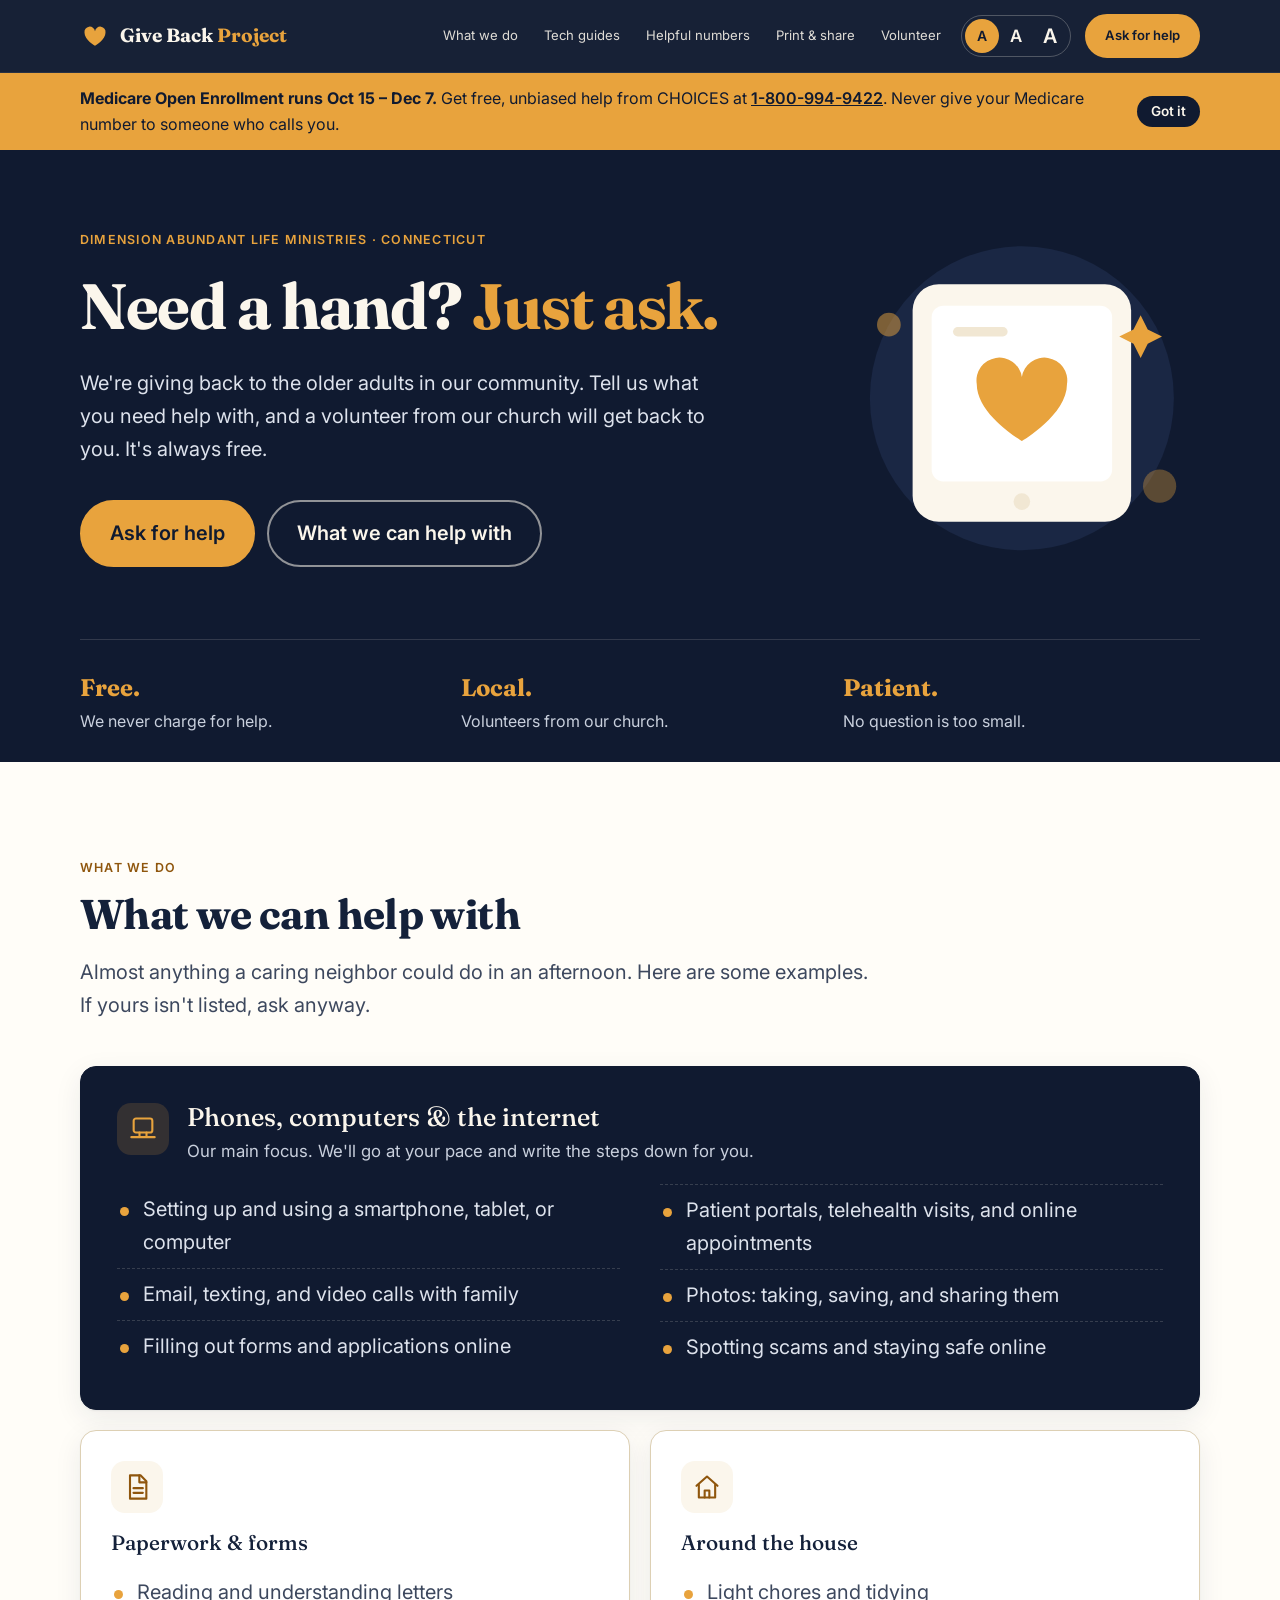
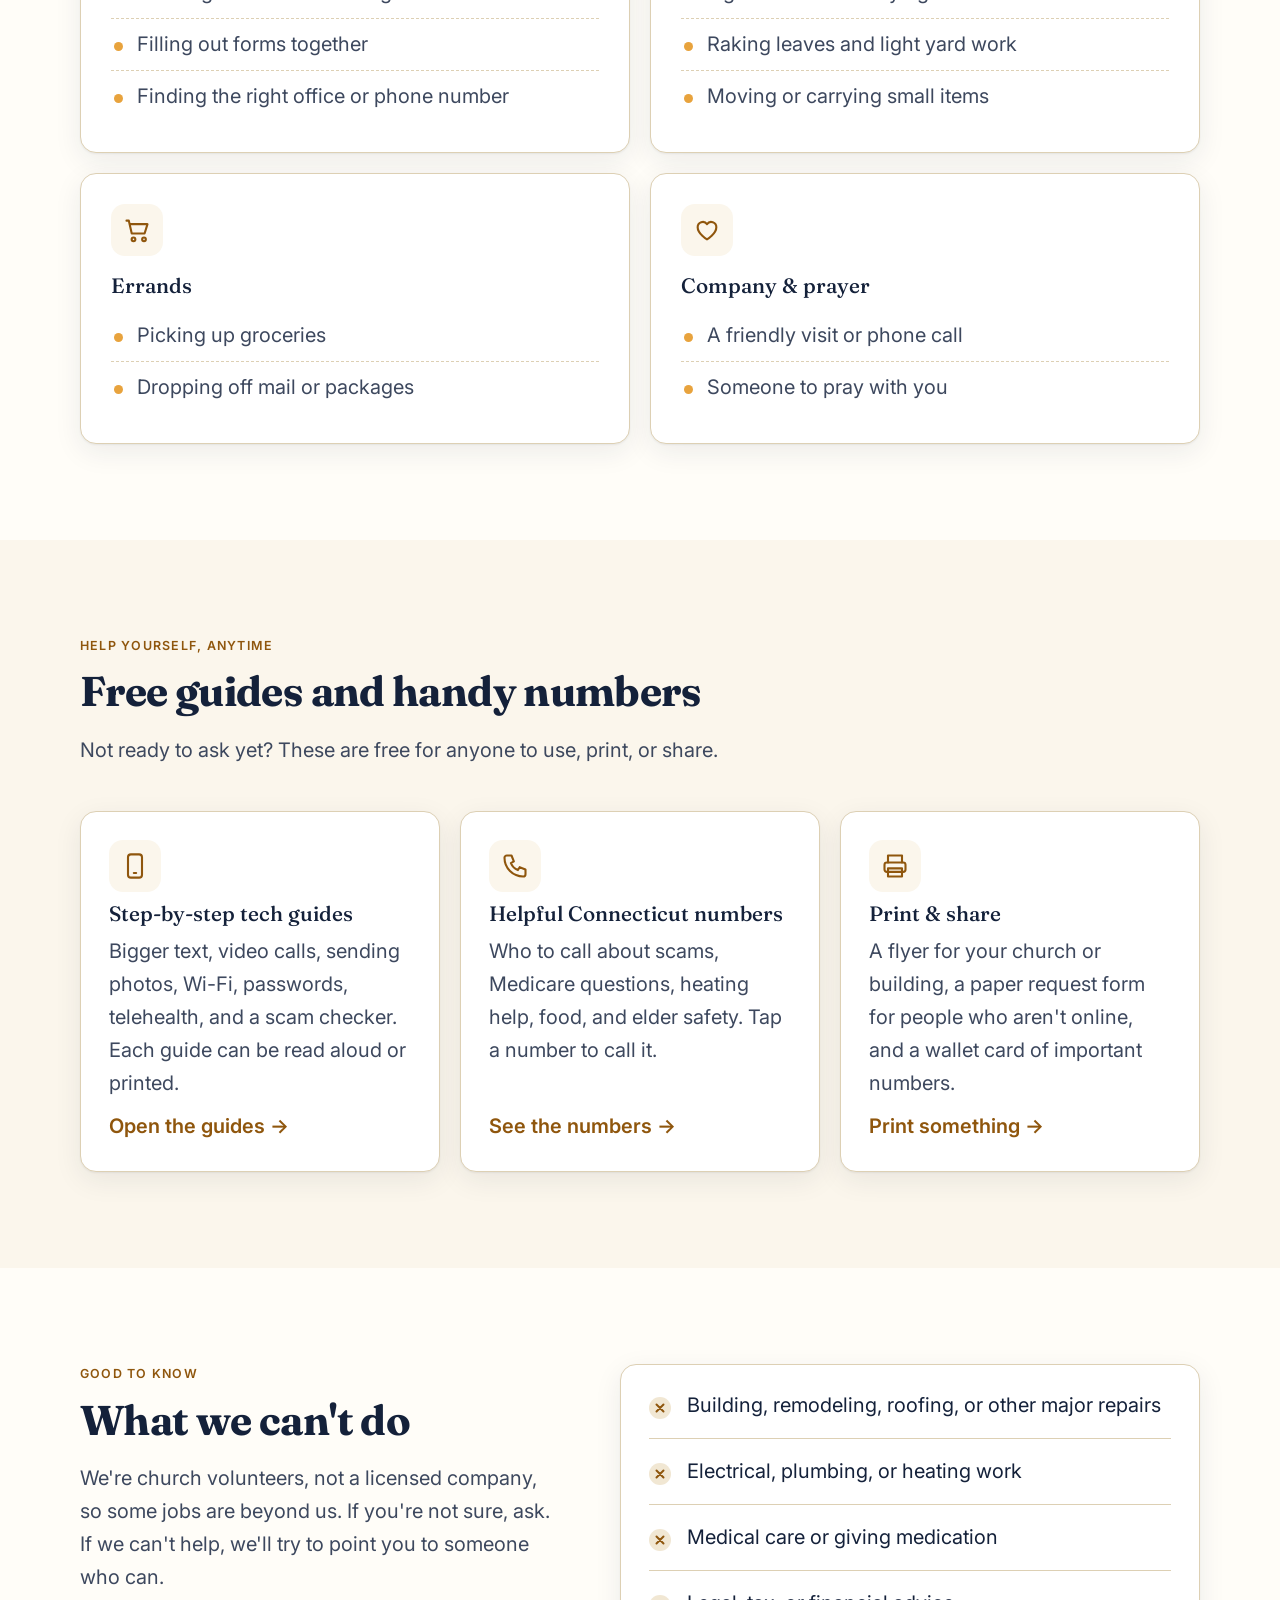
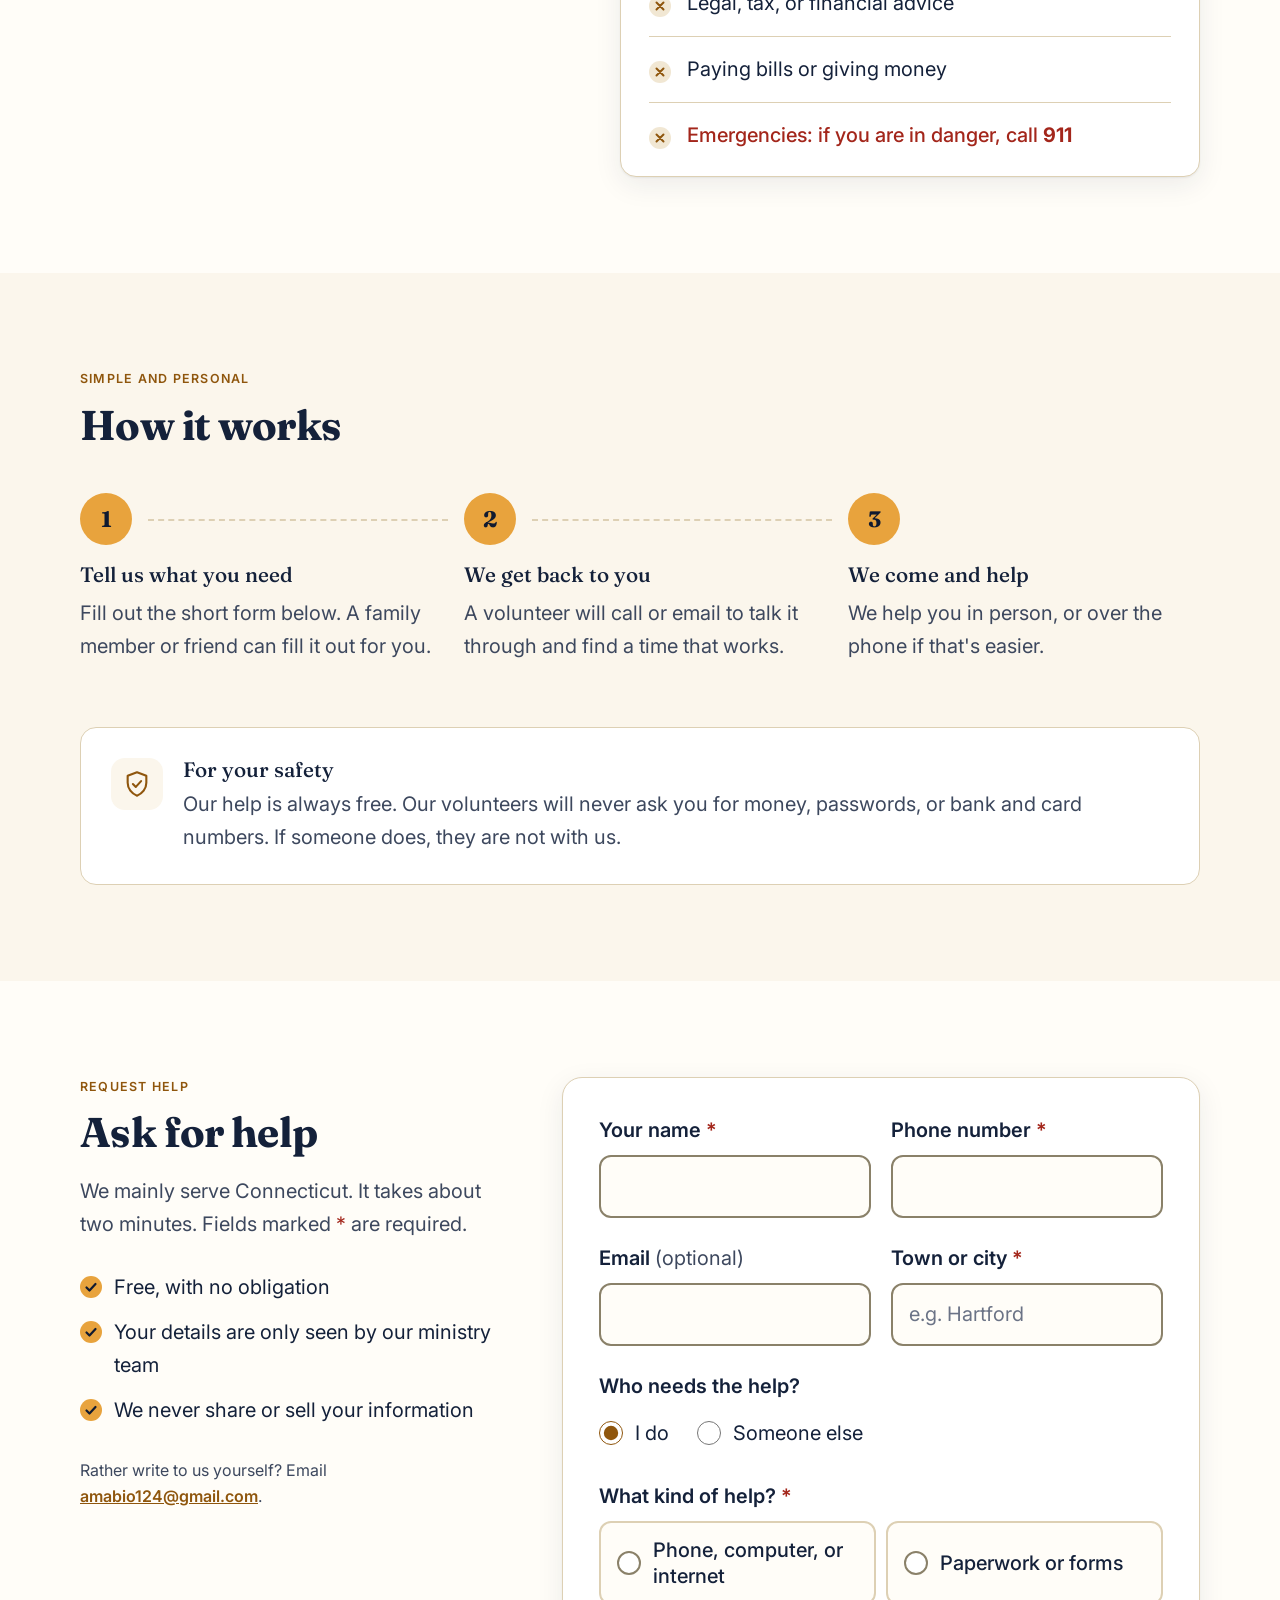
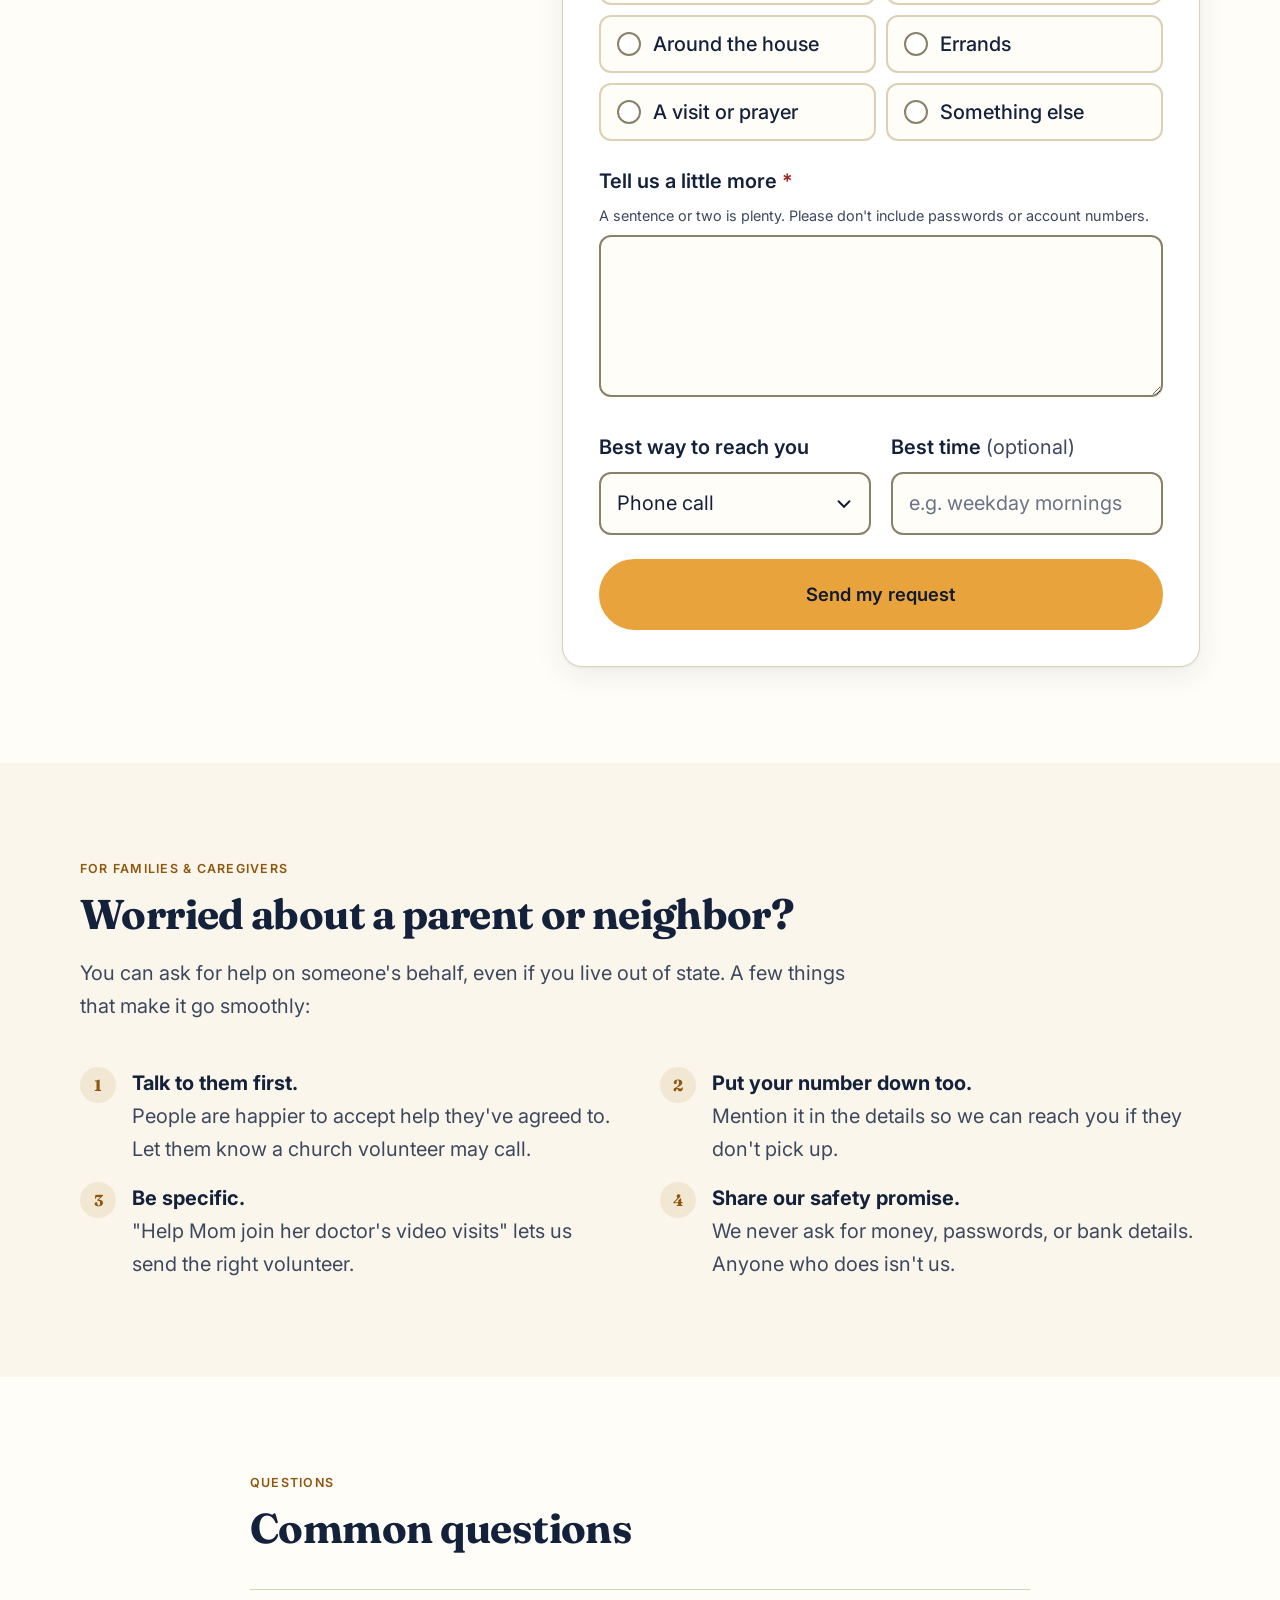
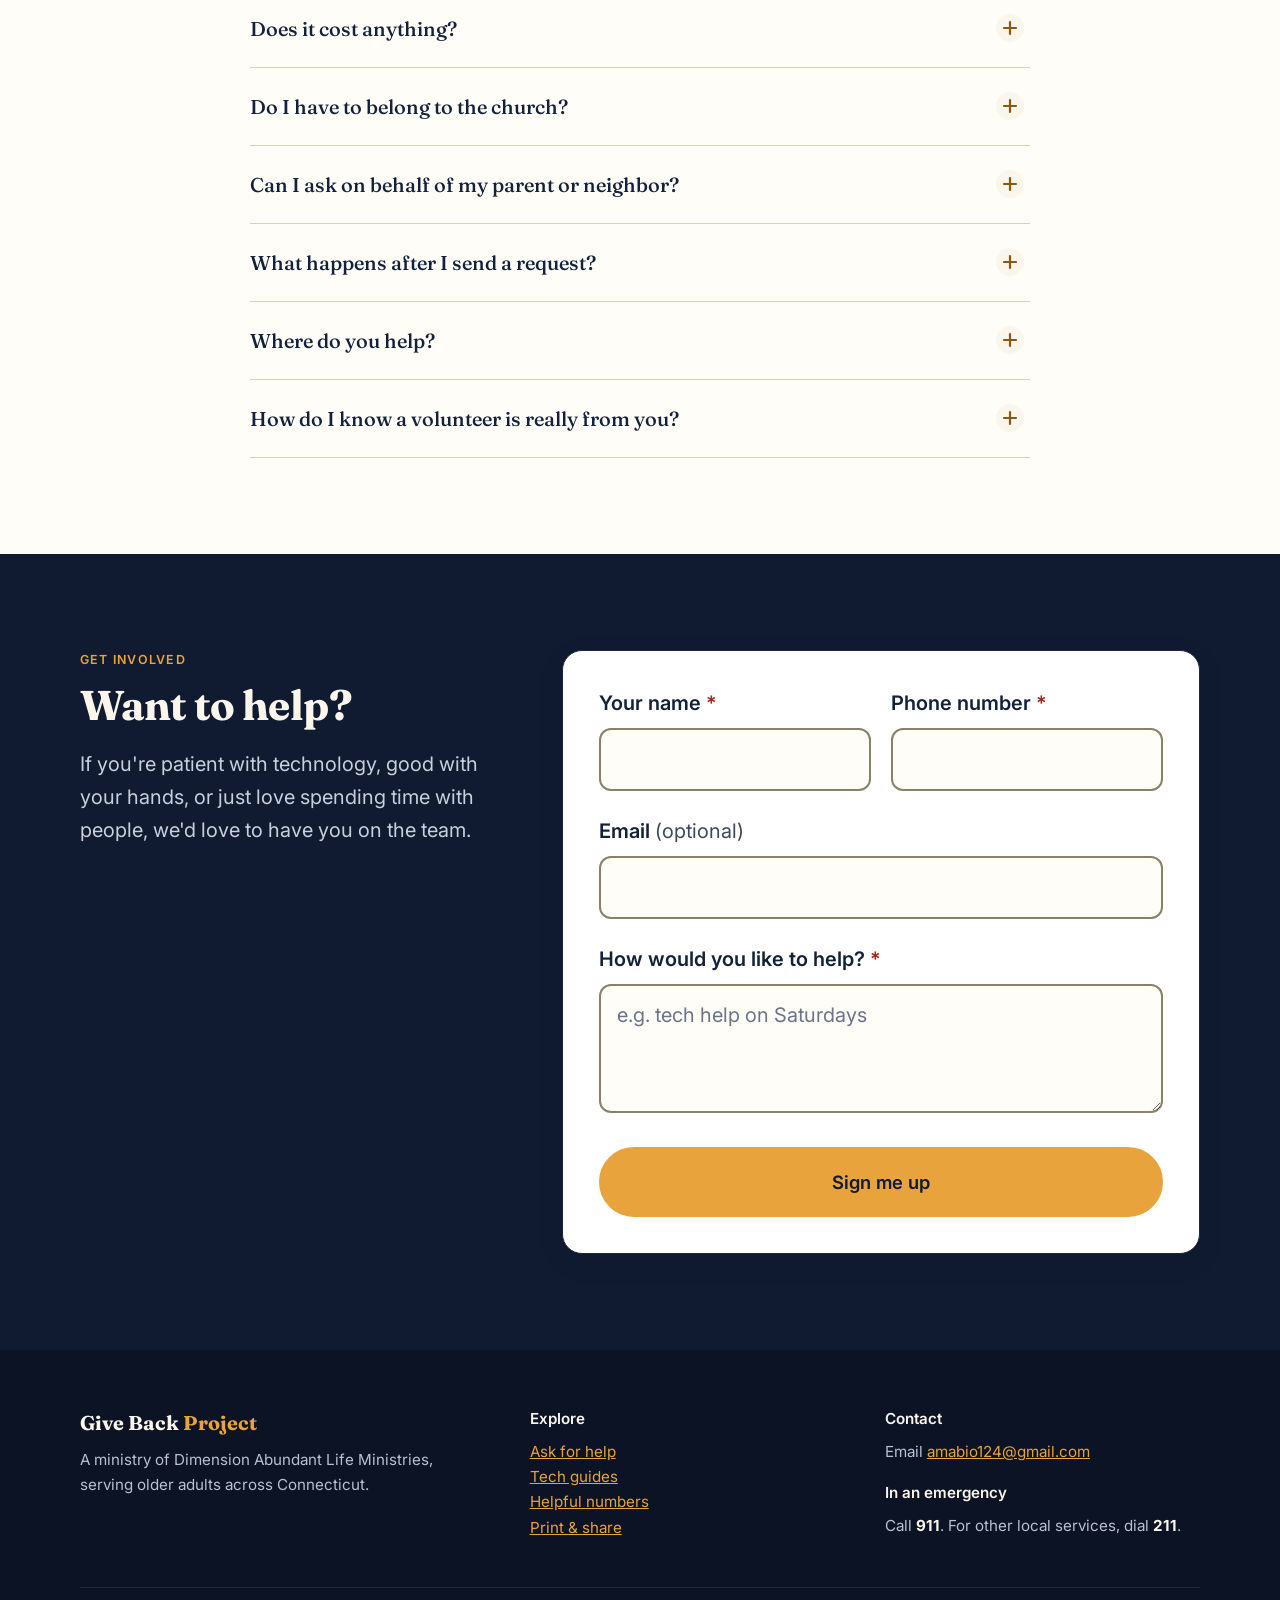
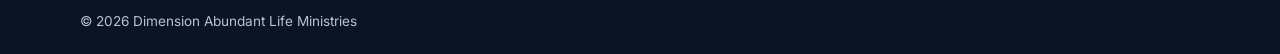
==== index.html @ 1e96fa34 "Give Back Project website for Dimension Abundant Life Ministries Help request and volunteer forms, t" ====
<!doctype html>
<html lang="en">
<head>
  <meta charset="utf-8">
  <meta name="viewport" content="width=device-width, initial-scale=1">
  <title>Give Back Project · Dimension Abundant Life Ministries</title>
  <meta name="description" content="Free help for older adults in Connecticut from Dimension Abundant Life Ministries. Ask for help with phones, computers, the internet, paperwork, and everyday tasks.">
  <meta name="theme-color" content="#101a30">
  <meta property="og:title" content="Give Back Project · Free help for older adults in Connecticut">
  <meta property="og:description" content="Ask for help with phones, computers, the internet, paperwork, and everyday tasks. Free, from Dimension Abundant Life Ministries.">
  <meta property="og:type" content="website">
  <link rel="icon" href="data:image/svg+xml,%3Csvg xmlns='http://www.w3.org/2000/svg' viewBox='0 0 64 64'%3E%3Crect width='64' height='64' rx='14' fill='%23101a30'/%3E%3Cpath d='M32 50S12 38 12 24a10 10 0 0 1 20-3 10 10 0 0 1 20 3c0 14-20 26-20 26z' fill='%23e8a33d'/%3E%3C/svg%3E">
  <link rel="preconnect" href="https://fonts.googleapis.com">
  <link rel="preconnect" href="https://fonts.gstatic.com" crossorigin>
  <link href="https://fonts.googleapis.com/css2?family=Fraunces:opsz,wght@9..144,500;9..144,700&family=Inter:wght@400;500;600&display=swap" rel="stylesheet">
  <link rel="stylesheet" href="styles.css">
</head>
<body>
  <a class="skip" href="#main">Skip to content</a>

  <header class="site-header">
    <div class="wrap header-row">
      <a class="brand" href="index.html">
        <svg viewBox="0 0 40 40" aria-hidden="true"><path d="M20 33S6 25 6 15.5a7 7 0 0 1 14-2 7 7 0 0 1 14 2C34 25 20 33 20 33z" fill="var(--amber)"/></svg>
        <span class="brand-text">Give Back <span>Project</span></span>
      </a>
      <nav id="site-nav" aria-label="Main">
        <a href="index.html#can">What we do</a>
        <a href="guides.html">Tech guides</a>
        <a href="resources.html">Helpful numbers</a>
        <a href="print.html">Print &amp; share</a>
        <a href="index.html#volunteer">Volunteer</a>
        <a class="nav-ask" href="index.html#ask">Ask for help →</a>
      </nav>
      <div class="header-tools">
        <div class="textsize" role="group" aria-label="Text size">
          <button type="button" data-size="1" aria-label="Normal text">A</button>
          <button type="button" data-size="2" aria-label="Larger text">A</button>
          <button type="button" data-size="3" aria-label="Largest text">A</button>
        </div>
        <a class="btn btn-small" href="index.html#ask">Ask for help</a>
        <button class="menu-btn" type="button" aria-expanded="false" aria-controls="site-nav">Menu</button>
      </div>
    </div>
  </header>

  <div class="notice" id="notice" hidden>
    <div class="wrap">
      <p id="notice-text"></p>
      <button type="button" id="notice-close">Got it</button>
    </div>
  </div>

  <main id="main">
    <section class="hero" id="top">
      <div class="wrap hero-grid">
        <div>
          <p class="eyebrow">Dimension Abundant Life Ministries · Connecticut</p>
          <h1>Need a hand? <em>Just ask.</em></h1>
          <p class="lede">We're giving back to the older adults in our community. Tell us what you need help with, and a volunteer from our church will get back to you. It's always free.</p>
          <div class="actions">
            <a class="btn" href="#ask">Ask for help</a>
            <a class="btn btn-ghost" href="#can">What we can help with</a>
          </div>
        </div>
        <svg class="hero-art" viewBox="0 0 320 280" role="img" aria-label="Illustration of a tablet showing a heart">
          <circle cx="170" cy="140" r="128" fill="#1a2744"/>
          <rect x="78" y="44" width="184" height="200" rx="22" fill="var(--cream)"/>
          <rect x="94" y="62" width="152" height="148" rx="10" fill="#fff"/>
          <circle cx="170" cy="227" r="7" fill="var(--sand)"/>
          <path d="M170 176s-38-22-38-48a19 19 0 0 1 38-6 19 19 0 0 1 38 6c0 26-38 48-38 48z" fill="var(--amber)"/>
          <rect x="112" y="80" width="46" height="8" rx="4" fill="var(--sand)"/>
          <circle cx="58" cy="78" r="10" fill="var(--amber)" opacity="0.5"/>
          <circle cx="286" cy="214" r="14" fill="var(--amber)" opacity="0.35"/>
          <path d="M270 70l6 12 12 6-12 6-6 12-6-12-12-6 12-6z" fill="var(--amber)"/>
        </svg>
      </div>
      <div class="wrap">
        <ul class="promises">
          <li><strong>Free.</strong> We never charge for help.</li>
          <li><strong>Local.</strong> Volunteers from our church.</li>
          <li><strong>Patient.</strong> No question is too small.</li>
        </ul>
      </div>
    </section>

    <section id="can">
      <div class="wrap">
        <p class="kicker">What we do</p>
        <h2>What we can help with</h2>
        <p class="section-lede">Almost anything a caring neighbor could do in an afternoon. Here are some examples. If yours isn't listed, ask anyway.</p>

        <div class="cards">
          <article class="card-feature">
            <div class="card-head">
              <span class="icon icon-light" aria-hidden="true"><svg viewBox="0 0 24 24"><rect x="4" y="3" width="16" height="12" rx="2"/><path d="M2 19h20M9 15v4M15 15v4"/></svg></span>
              <div>
                <h3>Phones, computers &amp; the internet</h3>
                <p class="card-note">Our main focus. We'll go at your pace and write the steps down for you.</p>
              </div>
            </div>
            <ul>
              <li>Setting up and using a smartphone, tablet, or computer</li>
              <li>Email, texting, and video calls with family</li>
              <li>Filling out forms and applications online</li>
              <li>Patient portals, telehealth visits, and online appointments</li>
              <li>Photos: taking, saving, and sharing them</li>
              <li>Spotting scams and staying safe online</li>
            </ul>
          </article>
          <article>
            <span class="icon" aria-hidden="true"><svg viewBox="0 0 24 24"><path d="M6 2h9l5 5v15H6z"/><path d="M14 2v6h6M9 13h8M9 17h8"/></svg></span>
            <h3>Paperwork &amp; forms</h3>
            <ul>
              <li>Reading and understanding letters</li>
              <li>Filling out forms together</li>
              <li>Finding the right office or phone number</li>
            </ul>
          </article>
          <article>
            <span class="icon" aria-hidden="true"><svg viewBox="0 0 24 24"><path d="M3 11l9-8 9 8"/><path d="M5 10v11h14V10"/><path d="M10 21v-6h4v6"/></svg></span>
            <h3>Around the house</h3>
            <ul>
              <li>Light chores and tidying</li>
              <li>Raking leaves and light yard work</li>
              <li>Moving or carrying small items</li>
            </ul>
          </article>
          <article>
            <span class="icon" aria-hidden="true"><svg viewBox="0 0 24 24"><path d="M3 4h2l2.5 11h11L21 7H6.5"/><circle cx="9" cy="20" r="1.6"/><circle cx="18" cy="20" r="1.6"/></svg></span>
            <h3>Errands</h3>
            <ul>
              <li>Picking up groceries</li>
              <li>Dropping off mail or packages</li>
            </ul>
          </article>
          <article>
            <span class="icon" aria-hidden="true"><svg viewBox="0 0 24 24"><path d="M12 20s-8-4.8-8-10.4A4.4 4.4 0 0 1 12 7a4.4 4.4 0 0 1 8 2.6C20 15.2 12 20 12 20z"/></svg></span>
            <h3>Company &amp; prayer</h3>
            <ul>
              <li>A friendly visit or phone call</li>
              <li>Someone to pray with you</li>
            </ul>
          </article>
        </div>
      </div>
    </section>

    <section id="extras" class="band">
      <div class="wrap">
        <p class="kicker">Help yourself, anytime</p>
        <h2>Free guides and handy numbers</h2>
        <p class="section-lede">Not ready to ask yet? These are free for anyone to use, print, or share.</p>
        <div class="extras">
          <a class="extra" href="guides.html">
            <span class="icon" aria-hidden="true"><svg viewBox="0 0 24 24"><rect x="6" y="2" width="12" height="20" rx="2.5"/><path d="M11 18h2"/></svg></span>
            <h3>Step-by-step tech guides</h3>
            <p>Bigger text, video calls, sending photos, Wi-Fi, passwords, telehealth, and a scam checker. Each guide can be read aloud or printed.</p>
            <span class="go">Open the guides →</span>
          </a>
          <a class="extra" href="resources.html">
            <span class="icon" aria-hidden="true"><svg viewBox="0 0 24 24"><path d="M5 3h4l2 5-2.5 1.5a11 11 0 0 0 6 6L16 13l5 2v4a2 2 0 0 1-2 2A16 16 0 0 1 3 5a2 2 0 0 1 2-2"/></svg></span>
            <h3>Helpful Connecticut numbers</h3>
            <p>Who to call about scams, Medicare questions, heating help, food, and elder safety. Tap a number to call it.</p>
            <span class="go">See the numbers →</span>
          </a>
          <a class="extra" href="print.html">
            <span class="icon" aria-hidden="true"><svg viewBox="0 0 24 24"><path d="M6 9V3h12v6"/><rect x="3" y="9" width="18" height="8" rx="2"/><path d="M6 14h12v7H6z"/></svg></span>
            <h3>Print &amp; share</h3>
            <p>A flyer for your church or building, a paper request form for people who aren't online, and a wallet card of important numbers.</p>
            <span class="go">Print something →</span>
          </a>
        </div>
      </div>
    </section>

    <section id="events" hidden>
      <div class="wrap narrow">
        <p class="kicker">Come see us</p>
        <h2>Upcoming Tech Help Days</h2>
        <p class="section-lede">Bring your phone, tablet, or laptop and your questions. No appointment needed.</p>
        <div class="events" id="event-list"></div>
      </div>
    </section>

    <section id="cannot">
      <div class="wrap two-col">
        <div>
          <p class="kicker">Good to know</p>
          <h2>What we can't do</h2>
          <p>We're church volunteers, not a licensed company, so some jobs are beyond us. If you're not sure, ask. If we can't help, we'll try to point you to someone who can.</p>
        </div>
        <ul class="limits">
          <li>Building, remodeling, roofing, or other major repairs</li>
          <li>Electrical, plumbing, or heating work</li>
          <li>Medical care or giving medication</li>
          <li>Legal, tax, or financial advice</li>
          <li>Paying bills or giving money</li>
          <li class="limit-urgent">Emergencies: if you are in danger, call <strong>911</strong></li>
        </ul>
      </div>
    </section>

    <section id="how" class="band">
      <div class="wrap">
        <p class="kicker">Simple and personal</p>
        <h2>How it works</h2>
        <ol class="steps">
          <li>
            <span class="step-num" aria-hidden="true">1</span>
            <h3>Tell us what you need</h3>
            <p>Fill out the short form below. A family member or friend can fill it out for you.</p>
          </li>
          <li>
            <span class="step-num" aria-hidden="true">2</span>
            <h3>We get back to you</h3>
            <p>A volunteer will call or email to talk it through and find a time that works.</p>
          </li>
          <li>
            <span class="step-num" aria-hidden="true">3</span>
            <h3>We come and help</h3>
            <p>We help you in person, or over the phone if that's easier.</p>
          </li>
        </ol>

        <aside class="safety">
          <span class="icon" aria-hidden="true"><svg viewBox="0 0 24 24"><path d="M12 2l8 3v6c0 5-3.4 9.4-8 11-4.6-1.6-8-6-8-11V5z"/><path d="M8.5 12l2.5 2.5 4.5-5"/></svg></span>
          <div>
            <h3>For your safety</h3>
            <p>Our help is always free. Our volunteers will never ask you for money, passwords, or bank and card numbers. If someone does, they are not with us.</p>
          </div>
        </aside>
      </div>
    </section>

    <section id="ask">
      <div class="wrap ask-grid">
        <div class="ask-intro">
          <p class="kicker">Request help</p>
          <h2>Ask for help</h2>
          <p>We mainly serve Connecticut. It takes about two minutes. Fields marked <span class="req" aria-hidden="true">*</span><span class="sr">with a star</span> are required.</p>
          <ul class="ask-points">
            <li>Free, with no obligation</li>
            <li>Your details are only seen by our ministry team</li>
            <li>We never share or sell your information</li>
          </ul>
          <p class="ask-email" id="ask-email" hidden></p>
        </div>

        <div class="ask-panel">
          <form id="request-form" class="form" novalidate data-kind="Help request">
            <p class="draft-note" hidden>We saved what you typed last time. <button type="button" class="link-btn draft-clear">Start over</button></p>
            <div class="row">
              <div class="field">
                <label for="name">Your name <span class="req" aria-hidden="true">*</span></label>
                <input id="name" name="name" type="text" autocomplete="name" required>
              </div>
              <div class="field">
                <label for="phone">Phone number <span class="req" aria-hidden="true">*</span></label>
                <input id="phone" name="phone" type="tel" autocomplete="tel" inputmode="tel" required>
              </div>
            </div>

            <div class="row">
              <div class="field">
                <label for="email">Email <span class="optional">(optional)</span></label>
                <input id="email" name="email" type="email" autocomplete="email">
              </div>
              <div class="field">
                <label for="town">Town or city <span class="req" aria-hidden="true">*</span></label>
                <input id="town" name="town" type="text" autocomplete="address-level2" placeholder="e.g. Hartford" required>
              </div>
            </div>

            <fieldset class="field">
              <legend>Who needs the help?</legend>
              <div class="choices">
                <label class="choice"><input type="radio" name="for" value="Myself" checked> I do</label>
                <label class="choice"><input type="radio" name="for" value="Someone else"> Someone else</label>
              </div>
            </fieldset>

            <fieldset class="field">
              <legend>What kind of help? <span class="req" aria-hidden="true">*</span></legend>
              <div class="tiles" data-required="kind">
                <label class="tile"><input type="radio" name="kind" value="Phone, computer, or internet"><span>Phone, computer, or internet</span></label>
                <label class="tile"><input type="radio" name="kind" value="Paperwork or forms"><span>Paperwork or forms</span></label>
                <label class="tile"><input type="radio" name="kind" value="Around the house"><span>Around the house</span></label>
                <label class="tile"><input type="radio" name="kind" value="Errands"><span>Errands</span></label>
                <label class="tile"><input type="radio" name="kind" value="A visit or prayer"><span>A visit or prayer</span></label>
                <label class="tile"><input type="radio" name="kind" value="Something else"><span>Something else</span></label>
              </div>
            </fieldset>

            <div class="field">
              <label for="details">Tell us a little more <span class="req" aria-hidden="true">*</span></label>
              <p class="hint" id="details-hint">A sentence or two is plenty. Please don't include passwords or account numbers.</p>
              <textarea id="details" name="details" rows="4" aria-describedby="details-hint" maxlength="2000" required></textarea>
            </div>

            <div class="row">
              <div class="field">
                <label for="contact">Best way to reach you</label>
                <select id="contact" name="contact">
                  <option>Phone call</option>
                  <option>Text message</option>
                  <option>Email</option>
                </select>
              </div>
              <div class="field">
                <label for="when">Best time <span class="optional">(optional)</span></label>
                <input id="when" name="when" type="text" placeholder="e.g. weekday mornings">
              </div>
            </div>

            <div class="trap" aria-hidden="true">
              <label for="honey-1">Leave this blank</label>
              <input id="honey-1" name="_honey" type="text" tabindex="-1" autocomplete="off">
            </div>

            <button class="btn btn-big" type="submit">Send my request</button>
            <p class="status" role="status" aria-live="polite"></p>
          </form>

          <div class="thanks" tabindex="-1" hidden>
            <span class="thanks-mark" aria-hidden="true"><svg viewBox="0 0 24 24"><path d="M5 12.5l4.5 4.5L19 7.5"/></svg></span>
            <h3>Thank you. We have your request.</h3>
            <p>A volunteer from Dimension Abundant Life Ministries will get back to you soon. You don't need to do anything else.</p>
            <p class="fine">Your reference number is <strong class="ref"></strong>.</p>
            <button class="link-btn" type="button" data-again>Send another request</button>
          </div>
        </div>
      </div>
    </section>

    <section id="families" class="band">
      <div class="wrap">
        <p class="kicker">For families &amp; caregivers</p>
        <h2>Worried about a parent or neighbor?</h2>
        <p class="section-lede">You can ask for help on someone's behalf, even if you live out of state. A few things that make it go smoothly:</p>
        <ol class="tips">
          <li><strong>Talk to them first.</strong> People are happier to accept help they've agreed to. Let them know a church volunteer may call.</li>
          <li><strong>Put your number down too.</strong> Mention it in the details so we can reach you if they don't pick up.</li>
          <li><strong>Be specific.</strong> "Help Mom join her doctor's video visits" lets us send the right volunteer.</li>
          <li><strong>Share our safety promise.</strong> We never ask for money, passwords, or bank details. Anyone who does isn't us.</li>
        </ol>
      </div>
    </section>

    <section id="faq">
      <div class="wrap narrow">
        <p class="kicker">Questions</p>
        <h2>Common questions</h2>
        <div class="faq">
          <details>
            <summary>Does it cost anything?</summary>
            <p>No. Our help is always free. We will never ask you for money.</p>
          </details>
          <details>
            <summary>Do I have to belong to the church?</summary>
            <p>No. Anyone can ask for help, whatever their faith or background.</p>
          </details>
          <details>
            <summary>Can I ask on behalf of my parent or neighbor?</summary>
            <p>Yes. Choose "Someone else" on the form and tell us a little about them. Please make sure they're happy for us to get in touch.</p>
          </details>
          <details>
            <summary>What happens after I send a request?</summary>
            <p>Someone from our ministry team reads every request. A volunteer will reach out the way you asked, by phone, text, or email, to talk it through and arrange a time.</p>
          </details>
          <details>
            <summary>Where do you help?</summary>
            <p>We mainly serve Connecticut. If you're outside the state, ask anyway and we'll see what we can do, even if it's helping over the phone.</p>
          </details>
          <details>
            <summary>How do I know a volunteer is really from you?</summary>
            <p>Our volunteers will tell you they're from Dimension Abundant Life Ministries and mention the request you sent. They will never ask for money, passwords, or bank details.</p>
          </details>
        </div>
      </div>
    </section>

    <section id="volunteer" class="volunteer">
      <div class="wrap ask-grid">
        <div class="ask-intro">
          <p class="kicker">Get involved</p>
          <h2>Want to help?</h2>
          <p>If you're patient with technology, good with your hands, or just love spending time with people, we'd love to have you on the team.</p>
        </div>

        <div class="ask-panel">
          <form id="volunteer-form" class="form" novalidate data-kind="Volunteer sign-up">
            <div class="row">
              <div class="field">
                <label for="v-name">Your name <span class="req" aria-hidden="true">*</span></label>
                <input id="v-name" name="name" type="text" autocomplete="name" required>
              </div>
              <div class="field">
                <label for="v-phone">Phone number <span class="req" aria-hidden="true">*</span></label>
                <input id="v-phone" name="phone" type="tel" autocomplete="tel" inputmode="tel" required>
              </div>
            </div>
            <div class="field">
              <label for="v-email">Email <span class="optional">(optional)</span></label>
              <input id="v-email" name="email" type="email" autocomplete="email">
            </div>
            <div class="field">
              <label for="v-details">How would you like to help? <span class="req" aria-hidden="true">*</span></label>
              <textarea id="v-details" name="details" rows="3" maxlength="2000" required placeholder="e.g. tech help on Saturdays"></textarea>
            </div>
            <div class="trap" aria-hidden="true">
              <label for="honey-2">Leave this blank</label>
              <input id="honey-2" name="_honey" type="text" tabindex="-1" autocomplete="off">
            </div>
            <button class="btn btn-big" type="submit">Sign me up</button>
            <p class="status" role="status" aria-live="polite"></p>
          </form>

          <div class="thanks" tabindex="-1" hidden>
            <span class="thanks-mark" aria-hidden="true"><svg viewBox="0 0 24 24"><path d="M5 12.5l4.5 4.5L19 7.5"/></svg></span>
            <h3>Thank you for signing up!</h3>
            <p>Someone from our ministry team will be in touch about next steps.</p>
            <p class="fine">Your reference number is <strong class="ref"></strong>.</p>
          </div>
        </div>
      </div>
    </section>
  </main>

  <footer class="site-footer">
    <div class="wrap footer-grid">
      <div>
        <p class="footer-brand">Give Back <span>Project</span></p>
        <p>A ministry of Dimension Abundant Life Ministries, serving older adults across Connecticut.</p>
      </div>
      <div>
        <p class="footer-head">Explore</p>
        <p><a href="index.html#ask">Ask for help</a><br><a href="guides.html">Tech guides</a><br><a href="resources.html">Helpful numbers</a><br><a href="print.html">Print &amp; share</a></p>
      </div>
      <div>
        <p class="footer-head">Contact</p>
        <p id="footer-contact">Use the form on our home page to reach us.</p>
        <p class="footer-head">In an emergency</p>
        <p>Call <strong>911</strong>. For other local services, dial <strong>211</strong>.</p>
      </div>
    </div>
    <div class="wrap footer-bottom">
      <p>© <span id="year"></span> Dimension Abundant Life Ministries</p>
    </div>
  </footer>

  <script src="script.js"></script>
</body>
</html>
---- styles.css ----
:root {
  --ink: #14213a;
  --ink-soft: #3d485e;
  --night: #101a30;
  --night-2: #1a2744;
  --cream: #fbf6ec;
  --paper: #fffdf8;
  --sand: #f1e7d3;
  --amber: #e8a33d;
  --amber-deep: #8f560d;
  --line: #ddd0b4;
  --field: #8a8169;
  --error: #a3261b;
  --ok: #2e6b3f;
  --radius: 16px;
  --shadow: 0 1px 2px rgba(20, 33, 58, 0.06), 0 8px 28px rgba(20, 33, 58, 0.08);
  --serif: "Fraunces", Georgia, serif;
  --sans: "Inter", system-ui, -apple-system, "Segoe UI", sans-serif;
}

* { box-sizing: border-box; }

/* The text-size buttons scale everything through the root size. */
html { font-size: 100%; scroll-behavior: smooth; scroll-padding-top: 88px; }
html[data-size="2"] { font-size: 112.5%; }
html[data-size="3"] { font-size: 125%; }

/* Larger type and stronger contrast than usual: most readers here are older adults. */
body {
  margin: 0;
  background: var(--paper);
  color: var(--ink);
  font: 400 1.25rem/1.65 var(--sans);
  -webkit-font-smoothing: antialiased;
}

h1, h2, h3 { font-family: var(--serif); line-height: 1.14; margin: 0; text-wrap: balance; }
h1 { font-size: clamp(2.5rem, 6vw, 4rem); font-weight: 700; letter-spacing: -0.02em; }
h1 em { font-style: normal; color: var(--amber); }
h2 { font-size: clamp(1.9rem, 4vw, 2.6rem); font-weight: 700; letter-spacing: -0.015em; }
h3 { font-size: 1.3rem; font-weight: 500; }
p { margin: 0 0 1em; }
a { color: inherit; }
svg { display: block; }

.wrap { width: min(1120px, 100% - 40px); margin-inline: auto; }
.wrap.narrow { width: min(780px, 100% - 40px); }
.sr { position: absolute; width: 1px; height: 1px; overflow: hidden; clip: rect(0 0 0 0); }

.skip { position: absolute; left: -999px; }
.skip:focus { left: 12px; top: 12px; background: var(--paper); padding: 8px 12px; z-index: 20; }

:focus-visible { outline: 3px solid var(--amber); outline-offset: 3px; }

/* Header */
.site-header {
  position: sticky; top: 0; z-index: 10;
  background: rgba(16, 26, 48, 0.97);
  backdrop-filter: blur(8px);
  color: var(--cream);
  border-bottom: 1px solid rgba(251, 246, 236, 0.08);
}
.header-row { display: flex; align-items: center; gap: 20px; min-height: 72px; }
.brand { display: flex; align-items: center; gap: 10px; text-decoration: none; white-space: nowrap; }
.brand svg { width: 30px; height: 30px; }
.brand-text { font-family: var(--serif); font-weight: 700; font-size: 1.2rem; }
.brand-text span { color: var(--amber); }
nav { display: flex; gap: 26px; font-size: 0.82rem; margin-left: auto; }
nav a { text-decoration: none; opacity: 0.88; }
nav a:hover { opacity: 1; text-decoration: underline; text-underline-offset: 4px; }
.header-tools { display: flex; align-items: center; gap: 14px; }

.textsize { display: flex; align-items: flex-end; border: 1px solid rgba(251, 246, 236, 0.25); border-radius: 999px; padding: 3px; }
.textsize button {
  font: 600 14px/1 var(--sans); color: var(--cream); background: none; border: 0;
  width: 34px; height: 34px; border-radius: 999px; cursor: pointer;
}
.textsize button:nth-child(2) { font-size: 17px; }
.textsize button:nth-child(3) { font-size: 20px; }
.textsize button[aria-pressed="true"] { background: var(--amber); color: var(--night); }

/* Buttons */
.btn {
  display: inline-block;
  background: var(--amber);
  color: var(--night);
  font: inherit;
  font-weight: 600;
  text-decoration: none;
  text-align: center;
  padding: 15px 28px;
  border-radius: 999px;
  border: 2px solid var(--amber);
  cursor: pointer;
  transition: transform 0.15s ease, background 0.15s ease, box-shadow 0.15s ease;
}
.btn:hover { transform: translateY(-1px); background: #f0b356; box-shadow: 0 6px 18px rgba(232, 163, 61, 0.3); }
.btn:disabled { opacity: 0.65; cursor: progress; transform: none; box-shadow: none; }
.btn-ghost { background: transparent; color: var(--cream); border-color: rgba(251, 246, 236, 0.55); }
.btn-ghost:hover { background: rgba(251, 246, 236, 0.1); box-shadow: none; }
.btn-big { width: 100%; font-size: 1.15rem; padding: 18px 28px; }
.btn-small { padding: 9px 18px; font-size: 0.82rem; white-space: nowrap; }
.link-btn { font: inherit; font-weight: 600; color: var(--amber-deep); background: none; border: 0; padding: 0; cursor: pointer; text-decoration: underline; text-underline-offset: 4px; }

/* Hero */
.hero { background: var(--night); color: var(--cream); padding: 80px 0 0; overflow: hidden; }
.hero-grid { display: grid; grid-template-columns: 1.2fr 0.8fr; gap: 48px; align-items: center; }
.eyebrow { color: var(--amber); font-weight: 600; font-size: 0.78rem; letter-spacing: 0.1em; text-transform: uppercase; margin-bottom: 20px; }
.lede { font-size: 1.25rem; color: #dde2ec; max-width: 32em; margin: 24px 0 34px; }
.actions { display: flex; flex-wrap: wrap; gap: 12px; }
.hero-art { width: 100%; max-width: 380px; height: auto; justify-self: end; }

.promises {
  list-style: none; margin: 72px 0 0; padding: 28px 0;
  display: grid; grid-template-columns: repeat(3, 1fr); gap: 24px;
  border-top: 1px solid rgba(251, 246, 236, 0.14);
  color: #c9d0dd; font-size: 1rem;
}
.promises strong { display: block; font-family: var(--serif); font-size: 1.5rem; font-weight: 700; color: var(--amber); }

/* Sections */
section { padding: 96px 0; }
.band { background: var(--cream); }
.kicker { color: var(--amber-deep); font-weight: 600; font-size: 0.78rem; letter-spacing: 0.1em; text-transform: uppercase; margin-bottom: 12px; }
.section-lede { color: var(--ink-soft); max-width: 40em; margin: 18px 0 44px; }
.two-col { display: grid; grid-template-columns: 1fr 1.2fr; gap: 56px; align-items: start; }
.two-col p:not(.kicker) { color: var(--ink-soft); margin-top: 18px; }

.icon { display: inline-grid; place-items: center; width: 52px; height: 52px; border-radius: 14px; background: var(--cream); color: var(--amber-deep); flex: none; }
.icon svg { width: 28px; height: 28px; fill: none; stroke: currentColor; stroke-width: 1.8; stroke-linecap: round; stroke-linejoin: round; }
.icon-light { background: rgba(232, 163, 61, 0.16); color: var(--amber); }

/* What we can help with */
.cards { display: grid; grid-template-columns: repeat(2, 1fr); gap: 20px; }
.cards article { border: 1px solid var(--line); border-radius: var(--radius); padding: 30px; background: #fff; box-shadow: var(--shadow); }
.cards article > .icon { margin-bottom: 18px; }
.cards h3 { margin-bottom: 12px; }
.cards ul { margin: 0; padding: 0; list-style: none; color: var(--ink-soft); }
.cards li { padding: 9px 0 9px 26px; position: relative; border-top: 1px dashed var(--line); }
.cards li:first-child { border-top: 0; }
.cards li::before { content: ""; position: absolute; left: 3px; top: 1.15em; width: 9px; height: 9px; border-radius: 50%; background: var(--amber); }
.cards .card-feature { grid-column: 1 / -1; background: var(--night); border-color: var(--night); color: var(--cream); padding: 36px; }
.card-head { display: flex; gap: 18px; align-items: flex-start; margin-bottom: 18px; }
.card-head h3 { font-size: 1.6rem; margin-bottom: 6px; }
.card-note { color: #c9d0dd; margin: 0; font-size: 1.05rem; }
.cards .card-feature ul { color: #dde2ec; columns: 2; column-gap: 40px; }
.cards .card-feature li { border-color: rgba(251, 246, 236, 0.16); break-inside: avoid; }

/* What we can't do */
.limits { margin: 0; padding: 0; list-style: none; background: #fff; border: 1px solid var(--line); border-radius: var(--radius); padding: 8px 28px; box-shadow: var(--shadow); }
.limits li { padding: 16px 0 16px 38px; position: relative; border-top: 1px solid var(--line); }
.limits li:first-child { border-top: 0; }
.limits li::before {
  content: ""; position: absolute; left: 0; top: 1.2em; width: 22px; height: 22px; border-radius: 50%;
  background: var(--sand) url("data:image/svg+xml,%3Csvg xmlns='http://www.w3.org/2000/svg' viewBox='0 0 22 22'%3E%3Cpath d='M7.5 7.5l7 7M14.5 7.5l-7 7' stroke='%238f560d' stroke-width='2' stroke-linecap='round'/%3E%3C/svg%3E") center / 22px no-repeat;
}
.limits .limit-urgent { color: var(--error); font-weight: 500; }

/* How it works */
.steps { list-style: none; padding: 0; margin: 44px 0 0; display: grid; grid-template-columns: repeat(3, 1fr); gap: 32px; }
.steps li { position: relative; }
.step-num {
  display: grid; place-items: center; width: 52px; height: 52px; border-radius: 50%;
  background: var(--amber); color: var(--night); font: 700 1.4rem/1 var(--serif); margin-bottom: 18px;
}
.steps li:not(:last-child)::after { content: ""; position: absolute; top: 26px; left: 68px; right: -16px; border-top: 2px dashed var(--line); }
.steps p { color: var(--ink-soft); margin: 10px 0 0; }

.safety { display: flex; gap: 20px; align-items: flex-start; margin-top: 64px; background: var(--cream); border: 1px solid var(--line); border-radius: var(--radius); padding: 30px; }
.safety .icon { background: #fff; }
.safety h3 { margin-bottom: 6px; }
.safety p { margin: 0; color: var(--ink-soft); }

/* Ask + volunteer layout */
.ask-grid { display: grid; grid-template-columns: 0.8fr 1.2fr; gap: 56px; align-items: start; }
.ask-intro { position: sticky; top: 110px; }
.ask-intro > p:not(.kicker) { color: var(--ink-soft); margin-top: 18px; }
.ask-points { list-style: none; margin: 24px 0; padding: 0; }
.ask-points li { padding: 6px 0 6px 34px; position: relative; }
.ask-points li::before {
  content: ""; position: absolute; left: 0; top: 0.55em; width: 22px; height: 22px; border-radius: 50%;
  background: var(--amber) url("data:image/svg+xml,%3Csvg xmlns='http://www.w3.org/2000/svg' viewBox='0 0 22 22'%3E%3Cpath d='M6.5 11.5l3 3 6-6.5' fill='none' stroke='%23101a30' stroke-width='2.2' stroke-linecap='round' stroke-linejoin='round'/%3E%3C/svg%3E") center / 22px no-repeat;
}
.ask-email { font-size: 1rem; }
.ask-email a { color: var(--amber-deep); font-weight: 600; word-break: break-word; }

/* Forms */
.form, .thanks { background: #fff; border: 1px solid var(--line); border-radius: 20px; padding: 36px; box-shadow: var(--shadow); }
.row { display: grid; grid-template-columns: 1fr 1fr; gap: 0 20px; }
.field { margin: 0 0 24px; padding: 0; border: 0; min-width: 0; }
label, legend { display: block; font-weight: 600; margin-bottom: 8px; padding: 0; }
.req { color: var(--error); }
.optional { font-weight: 400; color: var(--ink-soft); }
.hint { color: var(--ink-soft); font-size: 0.9rem; margin: -2px 0 8px; }
input[type="text"], input[type="tel"], input[type="email"], select, textarea {
  width: 100%;
  font: inherit;
  color: var(--ink);
  background: var(--paper);
  border: 2px solid var(--field);
  border-radius: 12px;
  padding: 13px 16px;
  min-height: 56px;
}
select {
  appearance: none;
  background: var(--paper) url("data:image/svg+xml,%3Csvg xmlns='http://www.w3.org/2000/svg' viewBox='0 0 24 24'%3E%3Cpath d='M6 9l6 6 6-6' fill='none' stroke='%2314213a' stroke-width='2.2' stroke-linecap='round'/%3E%3C/svg%3E") right 14px center / 22px no-repeat;
  padding-right: 46px;
}
textarea { resize: vertical; }
::placeholder { color: #6b7386; opacity: 1; }
input:focus, select:focus, textarea:focus { outline: 3px solid var(--amber); outline-offset: 1px; border-color: var(--ink); }
[aria-invalid="true"] { border-color: var(--error) !important; background-color: #fff6f5; }

.choices { display: flex; flex-wrap: wrap; gap: 8px 28px; }
.choice { display: flex; align-items: center; gap: 12px; font-weight: 400; padding: 6px 0; margin: 0; cursor: pointer; }
.choice input { width: 24px; height: 24px; accent-color: var(--amber-deep); flex: none; margin: 0; }

.tiles { display: grid; grid-template-columns: repeat(2, 1fr); gap: 10px; }
.tile { position: relative; margin: 0; font-weight: 500; cursor: pointer; }
.tile input { position: absolute; opacity: 0; inset: 0; margin: 0; cursor: pointer; }
.tile span {
  display: flex; align-items: center; gap: 12px; height: 100%;
  padding: 14px 16px; border: 2px solid var(--line); border-radius: 12px; background: var(--paper);
  line-height: 1.3; transition: border-color 0.15s ease, background 0.15s ease;
}
.tile span::before { content: ""; flex: none; width: 20px; height: 20px; border-radius: 50%; border: 2px solid var(--field); background: #fff; }
.tile:hover span { border-color: var(--field); }
.tile input:checked + span { border-color: var(--amber-deep); background: #fdf2df; }
.tile input:checked + span::before { border: 6px solid var(--amber-deep); }
.tile input:focus-visible + span { outline: 3px solid var(--amber); outline-offset: 2px; }
.tile input[aria-invalid="true"] + span { border-color: var(--error); }

.trap { position: absolute; left: -9999px; }
.status { margin: 16px 0 0; font-weight: 500; }
.status:empty { display: none; }
.status.error { color: var(--error); background: #fff6f5; border: 1px solid #f0c9c4; border-radius: 12px; padding: 12px 16px; }
.status a { font-weight: 600; }

.thanks { text-align: center; padding: 52px 36px; }
.thanks:focus { outline: none; }
.thanks-mark { display: grid; place-items: center; width: 72px; height: 72px; border-radius: 50%; background: #e3f0e5; color: var(--ok); margin: 0 auto 22px; }
.thanks-mark svg { width: 38px; height: 38px; fill: none; stroke: currentColor; stroke-width: 2.4; stroke-linecap: round; stroke-linejoin: round; }
.thanks h3 { font-size: 1.7rem; margin-bottom: 12px; }
.thanks p { color: var(--ink-soft); max-width: 30em; margin-inline: auto; }
.fine { font-size: 0.95rem; }
.fine strong { color: var(--ink); letter-spacing: 0.04em; }

/* FAQ */
.faq { margin-top: 36px; border-top: 1px solid var(--line); }
.faq details { border-bottom: 1px solid var(--line); }
.faq summary {
  list-style: none; cursor: pointer; padding: 22px 48px 22px 0; position: relative;
  font-family: var(--serif); font-size: 1.25rem; font-weight: 500;
}
.faq summary::-webkit-details-marker { display: none; }
.faq summary::after {
  content: ""; position: absolute; right: 6px; top: 50%; width: 28px; height: 28px; margin-top: -14px; border-radius: 50%;
  background: var(--cream) url("data:image/svg+xml,%3Csvg xmlns='http://www.w3.org/2000/svg' viewBox='0 0 28 28'%3E%3Cpath d='M14 8v12M8 14h12' stroke='%238f560d' stroke-width='2.2' stroke-linecap='round'/%3E%3C/svg%3E") center / 28px no-repeat;
  transition: transform 0.2s ease;
}
.faq details[open] summary::after { transform: rotate(45deg); }
.faq details p { color: var(--ink-soft); margin: -6px 0 22px; max-width: 40em; }

/* Volunteer */
.volunteer { background: var(--night); color: var(--cream); }
.volunteer .kicker { color: var(--amber); }
.volunteer .ask-intro > p:not(.kicker) { color: #c9d0dd; }
.volunteer .form, .volunteer .thanks { color: var(--ink); border-color: var(--night-2); }

/* Footer */
.site-footer { background: #0b1324; color: #b9c1d0; padding: 56px 0 0; font-size: 0.95rem; }
.footer-grid { display: grid; grid-template-columns: 1.3fr 1fr 1fr; gap: 40px; }
.footer-brand { font-family: var(--serif); font-weight: 700; font-size: 1.25rem; color: var(--cream); margin-bottom: 8px; }
.footer-brand span { color: var(--amber); }
.footer-head { color: var(--cream); font-weight: 600; margin-bottom: 8px; }
.site-footer a { color: var(--amber); word-break: break-word; }
.site-footer strong { color: var(--cream); }
.footer-bottom { border-top: 1px solid rgba(251, 246, 236, 0.1); margin-top: 32px; padding: 22px 0; font-size: 0.85rem; }
.footer-bottom p { margin: 0; }

@media (max-width: 960px) {
  nav { display: none; }
  .header-tools { margin-left: auto; }
  .ask-grid { grid-template-columns: 1fr; gap: 32px; }
  .ask-intro { position: static; }
}

@media (max-width: 820px) {
  section { padding: 64px 0; }
  .hero { padding-top: 52px; }
  .hero-grid, .two-col { grid-template-columns: 1fr; gap: 28px; }
  .hero-art { display: none; }
  .promises { grid-template-columns: 1fr; gap: 14px; margin-top: 48px; }
  .promises li { display: flex; gap: 10px; align-items: baseline; }
  .promises strong { display: inline; font-size: 1.2rem; }
  .steps { grid-template-columns: 1fr; gap: 28px; }
  .steps li:not(:last-child)::after { display: none; }
  .cards .card-feature ul { columns: 1; }
  .footer-grid { grid-template-columns: 1fr; gap: 24px; }
}

@media (max-width: 600px) {
  body { font-size: 1.1875rem; }
  .cards, .row, .tiles { grid-template-columns: 1fr; }
  .cards article, .cards .card-feature { padding: 24px; }
  .card-head { flex-direction: column; }
  .form, .thanks { padding: 24px 18px; border-radius: 16px; }
  .limits { padding: 4px 18px; }
  .actions .btn { width: 100%; }
  .safety { flex-direction: column; }
}

@media (max-width: 420px) {
  .brand-text { display: none; }
}

@media (prefers-reduced-motion: reduce) {
  html { scroll-behavior: auto; }
  .btn, .tile span, .faq summary::after { transition: none; }
}

/* ---------- Added: menu, notices, extra pages ---------- */

.menu-btn {
  display: none; font: 600 0.82rem/1 var(--sans); color: var(--cream); background: none;
  border: 1px solid rgba(251, 246, 236, 0.35); border-radius: 999px; padding: 10px 16px; cursor: pointer;
}
nav a[aria-current="page"] { opacity: 1; color: var(--amber); }
nav .nav-ask { display: none; }

.notice { background: var(--amber); color: var(--night); font-size: 1rem; }
.notice .wrap { display: flex; align-items: center; gap: 16px; padding: 12px 0; }
.notice p { margin: 0; flex: 1; }
.notice a { font-weight: 600; }
.notice button { flex: none; font: 600 0.85rem/1 var(--sans); background: var(--night); color: var(--cream); border: 0; border-radius: 999px; padding: 9px 14px; cursor: pointer; }

/* Page header for inner pages */
.page-hero { background: var(--night); color: var(--cream); padding: 64px 0 56px; }
.page-hero .lede { margin-bottom: 0; }
.crumbs { font-size: 0.85rem; margin-bottom: 16px; color: #c9d0dd; }
.crumbs a { color: var(--amber); }

/* Link cards */
.extras { display: grid; grid-template-columns: repeat(3, 1fr); gap: 20px; }
.extra {
  display: flex; flex-direction: column; gap: 10px; text-decoration: none; background: #fff;
  border: 1px solid var(--line); border-radius: var(--radius); padding: 28px; box-shadow: var(--shadow);
  transition: transform 0.15s ease, border-color 0.15s ease;
}
.extra:hover { transform: translateY(-2px); border-color: var(--amber); }
.extra p { color: var(--ink-soft); margin: 0; flex: 1; }
.extra .go { font-weight: 600; color: var(--amber-deep); }

/* Families */
.tips { display: grid; grid-template-columns: repeat(2, 1fr); gap: 16px 40px; margin: 36px 0 0; padding: 0; list-style: none; counter-reset: tip; }
.tips li { counter-increment: tip; position: relative; padding-left: 52px; color: var(--ink-soft); }
.tips li::before {
  content: counter(tip); position: absolute; left: 0; top: 0; width: 36px; height: 36px; border-radius: 50%;
  display: grid; place-items: center; background: var(--sand); color: var(--amber-deep); font: 700 1rem/1 var(--serif);
}
.tips strong { color: var(--ink); display: block; }

/* Events */
.events { display: grid; gap: 14px; margin-top: 32px; }
.event { display: flex; gap: 22px; align-items: center; background: #fff; border: 1px solid var(--line); border-radius: var(--radius); padding: 20px 24px; }
.event-date { flex: none; width: 72px; text-align: center; background: var(--night); color: var(--cream); border-radius: 12px; padding: 10px 0; line-height: 1.1; }
.event-date b { display: block; font: 700 1.6rem/1.1 var(--serif); color: var(--amber); }
.event-date span { font-size: 0.75rem; text-transform: uppercase; letter-spacing: 0.08em; }
.event h3 { margin-bottom: 4px; }
.event p { margin: 0; color: var(--ink-soft); font-size: 1rem; }

/* Guides */
.guide-layout { display: grid; grid-template-columns: 260px 1fr; gap: 56px; align-items: start; }
.toc { position: sticky; top: 100px; font-size: 0.95rem; }
.toc p { font-weight: 600; margin-bottom: 8px; }
.toc ol { margin: 0; padding: 0; list-style: none; border-left: 2px solid var(--line); }
.toc a { display: block; padding: 7px 0 7px 16px; text-decoration: none; color: var(--ink-soft); margin-left: -2px; border-left: 2px solid transparent; }
.toc a:hover { color: var(--ink); border-left-color: var(--amber); }

.device-pick { display: flex; flex-wrap: wrap; align-items: center; gap: 12px; background: var(--cream); border: 1px solid var(--line); border-radius: var(--radius); padding: 18px 22px; margin-bottom: 40px; }
.device-pick p { margin: 0 8px 0 0; font-weight: 600; }
.seg { display: inline-flex; background: #fff; border: 2px solid var(--line); border-radius: 999px; padding: 3px; }
.seg button { font: 600 1rem/1 var(--sans); color: var(--ink); background: none; border: 0; border-radius: 999px; padding: 11px 20px; cursor: pointer; }
.seg button[aria-pressed="true"] { background: var(--night); color: var(--cream); }

.guide { background: #fff; border: 1px solid var(--line); border-radius: 20px; padding: 36px; box-shadow: var(--shadow); margin-bottom: 28px; }
.guide-top { display: flex; align-items: flex-start; justify-content: space-between; gap: 16px; margin-bottom: 8px; }
.guide h2 { font-size: clamp(1.5rem, 3vw, 2rem); }
.guide .meta { color: var(--ink-soft); font-size: 0.95rem; margin: 6px 0 22px; }
.guide h3 { margin: 26px 0 10px; font-size: 1.15rem; }
.guide-tools { display: flex; gap: 8px; flex: none; }
.tool-btn {
  display: inline-flex; align-items: center; gap: 8px; font: 600 0.85rem/1 var(--sans); color: var(--ink);
  background: var(--cream); border: 1px solid var(--line); border-radius: 999px; padding: 10px 14px; cursor: pointer; white-space: nowrap;
}
.tool-btn:hover { border-color: var(--amber-deep); }
.tool-btn svg { width: 18px; height: 18px; fill: none; stroke: currentColor; stroke-width: 2; stroke-linecap: round; stroke-linejoin: round; }
.tool-btn[aria-pressed="true"] { background: var(--night); color: var(--cream); border-color: var(--night); }

.steps-list { margin: 0; padding: 0; list-style: none; counter-reset: s; }
.steps-list li { counter-increment: s; position: relative; padding: 12px 0 12px 54px; border-top: 1px dashed var(--line); }
.steps-list li:first-child { border-top: 0; }
.steps-list li::before {
  content: counter(s); position: absolute; left: 0; top: 10px; width: 36px; height: 36px; border-radius: 50%;
  display: grid; place-items: center; background: var(--amber); color: var(--night); font: 700 1rem/1 var(--serif);
}
.path { font-weight: 600; background: var(--cream); border-radius: 6px; padding: 1px 6px; white-space: nowrap; }
[data-device][hidden] { display: none; }
.tip { display: flex; gap: 14px; background: #fdf2df; border-radius: 12px; padding: 16px 18px; margin-top: 20px; font-size: 1rem; }
.tip::before { content: "Tip"; flex: none; font-weight: 700; color: var(--amber-deep); }
.tip.warn { background: #fff1ef; }
.tip.warn::before { content: "Careful"; color: var(--error); }
.bullets { margin: 0; padding-left: 1.2em; }
.bullets li { margin: 6px 0; }

/* Scam checker */
.checker { background: var(--cream); border: 1px solid var(--line); border-radius: var(--radius); padding: 24px; margin-top: 24px; }
.checker h3 { margin-top: 0; }
.checker .choice { align-items: flex-start; padding: 8px 0; }
.checker .choice input { margin-top: 4px; }
.verdict { margin-top: 16px; border-radius: 12px; padding: 16px 18px; font-weight: 500; }
.verdict.safe { background: #e3f0e5; color: #1f4d2c; }
.verdict.danger { background: #fde2de; color: #7a1c13; }
.verdict strong { display: block; font-size: 1.15rem; margin-bottom: 4px; }

/* Resources */
.res-group { margin-bottom: 56px; }
.res-group > h2 { margin-bottom: 8px; }
.res-group > p { color: var(--ink-soft); margin-bottom: 24px; }
.res-list { display: grid; grid-template-columns: repeat(2, 1fr); gap: 16px; }
.res { background: #fff; border: 1px solid var(--line); border-radius: var(--radius); padding: 24px; display: flex; flex-direction: column; gap: 6px; }
.res h3 { font-size: 1.2rem; }
.res p { margin: 0; color: var(--ink-soft); font-size: 1rem; flex: 1; }
.res .call {
  align-self: flex-start; margin-top: 10px; display: inline-flex; align-items: center; gap: 10px;
  background: var(--night); color: var(--cream); text-decoration: none; font-weight: 600; border-radius: 999px; padding: 11px 18px;
}
.res .call svg { width: 18px; height: 18px; fill: none; stroke: var(--amber); stroke-width: 2; stroke-linecap: round; stroke-linejoin: round; }
.res .hours { font-size: 0.88rem; }
.res.urgent { border: 2px solid var(--error); }
.res.urgent .call { background: var(--error); }
.res.urgent .call svg { stroke: #fff; }
.checked { font-size: 0.9rem; color: var(--ink-soft); border-top: 1px solid var(--line); padding-top: 20px; }

/* Print & share */
.sheet-pick { display: grid; grid-template-columns: repeat(3, 1fr); gap: 20px; margin-bottom: 56px; }
.sheet-pick article { background: #fff; border: 1px solid var(--line); border-radius: var(--radius); padding: 26px; display: flex; flex-direction: column; gap: 8px; }
.sheet-pick p { color: var(--ink-soft); margin: 0 0 8px; flex: 1; font-size: 1rem; }
.sheet { background: #fff; border: 1px solid var(--line); box-shadow: var(--shadow); width: min(816px, 100%); margin: 0 auto 40px; padding: 56px; color: #000; }
.sheet h2 { font-size: 2.3rem; }
.sheet-label { text-align: center; font-size: 0.85rem; color: var(--ink-soft); text-transform: uppercase; letter-spacing: 0.1em; margin-bottom: 10px; }
.flyer-top { display: grid; grid-template-columns: 1fr 200px; gap: 32px; align-items: center; border-bottom: 3px solid var(--amber); padding-bottom: 28px; margin-bottom: 24px; }
.flyer-top .eyebrow { color: var(--amber-deep); }
.flyer-top h2 { font-size: 3rem; }
.qr { width: 200px; text-align: center; font-size: 0.8rem; }
.qr canvas, .qr img { width: 180px !important; height: 180px !important; margin: 0 auto 6px; }
.flyer-cols { display: grid; grid-template-columns: 1fr 1fr; gap: 28px; }
.flyer-cols h3 { margin-bottom: 8px; }
.flyer-cols ul { margin: 0; padding-left: 1.1em; }
.flyer-foot { margin-top: 28px; background: var(--night); color: var(--cream); border-radius: 12px; padding: 20px 24px; font-size: 1.1rem; }
.flyer-foot strong { color: var(--amber); }
.paper-line { display: flex; gap: 12px; align-items: flex-end; margin: 18px 0; font-weight: 600; }
.paper-line span { flex: 1; border-bottom: 1.5px solid #555; height: 1.6em; }
.boxes { display: grid; grid-template-columns: 1fr 1fr; gap: 6px 24px; margin: 8px 0 16px; }
.boxes span::before { content: ""; display: inline-block; width: 18px; height: 18px; border: 1.5px solid #555; border-radius: 3px; margin-right: 10px; vertical-align: -3px; }
.lines { height: 140px; background: repeating-linear-gradient(to bottom, transparent 0 34px, #888 34px 35.5px); }
.cards-print { display: grid; grid-template-columns: 1fr 1fr; gap: 20px; }
.wallet { border: 2px dashed #777; border-radius: 12px; padding: 18px 20px; font-size: 0.95rem; }
.wallet h3 { font-size: 1.1rem; margin-bottom: 8px; }
.wallet dl { margin: 0; display: grid; grid-template-columns: auto 1fr; gap: 6px 12px; }
.wallet dt { font-weight: 600; }
.wallet dd { margin: 0; border-bottom: 1px solid #aaa; min-height: 1.4em; }

/* 404 */
.lost { text-align: center; padding: 120px 0; }
.lost p { color: var(--ink-soft); margin: 18px auto 30px; max-width: 30em; }

@media (max-width: 960px) {
  .menu-btn { display: inline-block; }
  nav {
    display: none; position: absolute; top: 100%; left: 0; right: 0; flex-direction: column; gap: 0;
    background: var(--night); padding: 8px 20px 20px; font-size: 1.1rem; border-bottom: 1px solid rgba(251, 246, 236, 0.12);
  }
  nav.open { display: flex; }
  nav a { padding: 14px 4px; border-top: 1px solid rgba(251, 246, 236, 0.1); }
  nav .nav-ask { display: block; color: var(--amber); font-weight: 600; }
  .guide-layout { grid-template-columns: 1fr; gap: 24px; }
  .toc { position: static; }
  .extras, .sheet-pick { grid-template-columns: 1fr; }
}

@media (max-width: 700px) {
  .header-tools .btn-small { display: none; }
  .tips, .res-list, .flyer-cols, .cards-print, .flyer-top { grid-template-columns: 1fr; }
  .guide { padding: 24px 18px; }
  .guide-top { flex-direction: column; }
  .sheet { padding: 28px 20px; }
  .notice .wrap { align-items: flex-start; }
  .event { flex-direction: column; align-items: flex-start; }
}

@media print {
  @page { margin: 0.5in; }
  html { font-size: 90%; }
  body { background: #fff; }
  .site-header, .site-footer, .notice, .no-print, .guide-tools, .toc, .device-pick, .page-hero .actions { display: none !important; }
  .page-hero { background: none; color: #000; padding: 0 0 16px; }
  .page-hero .lede { color: #333; }
  section { padding: 0; }
  .guide-layout { display: block; }
  .guide, .res, .sheet { box-shadow: none; break-inside: avoid; }
  .sheet { border: 0; padding: 0; margin: 0; width: 100%; }
  .sheet-label { display: none; }
  body.print-one [data-printable]:not(.printing) { display: none !important; }
  body.print-one .page-hero, body.print-one .checked { display: none; }
  a[href^="tel:"] { text-decoration: none; }
  .res .call { background: none !important; color: #000; padding: 0; }
}
.band .safety { background: #fff; }
.band .safety .icon { background: var(--cream); }
.draft-note { background: var(--cream); border-radius: 12px; padding: 12px 16px; font-size: 1rem; margin-bottom: 22px; }
.notice a { white-space: nowrap; }
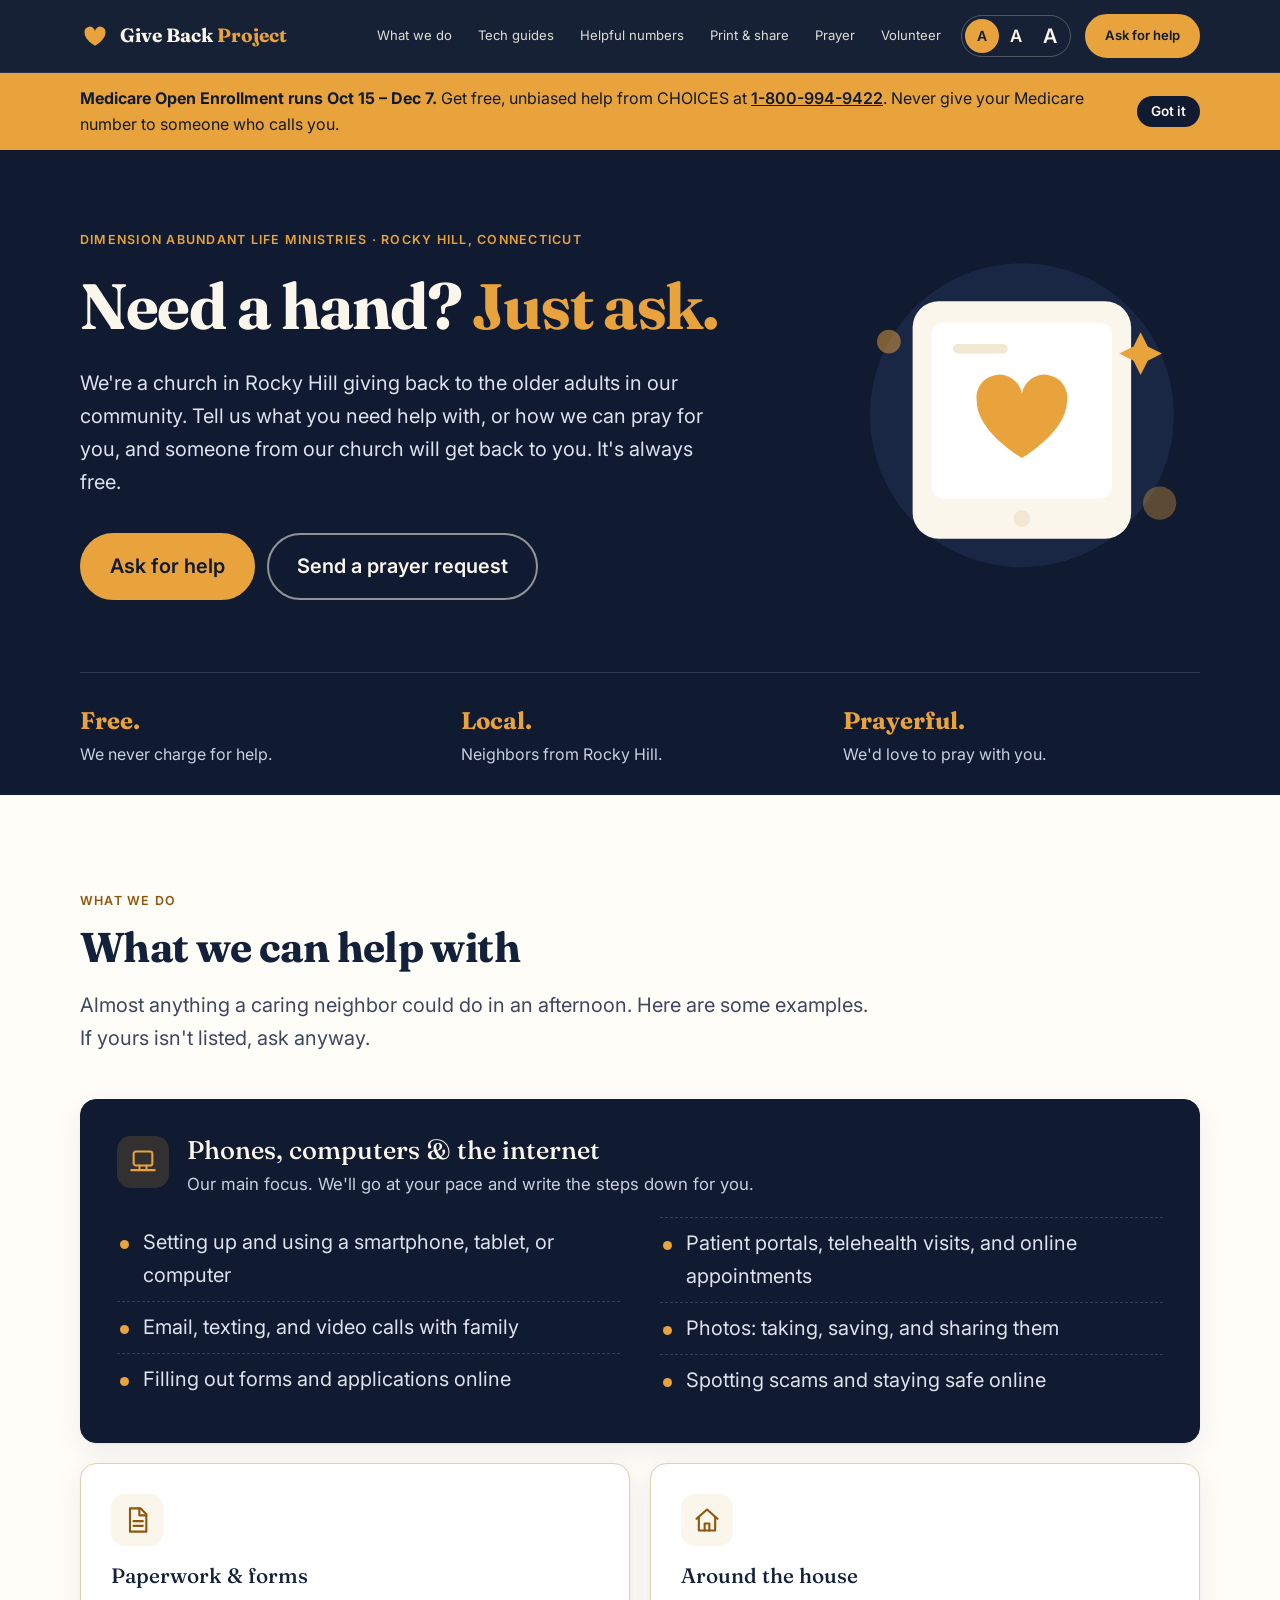
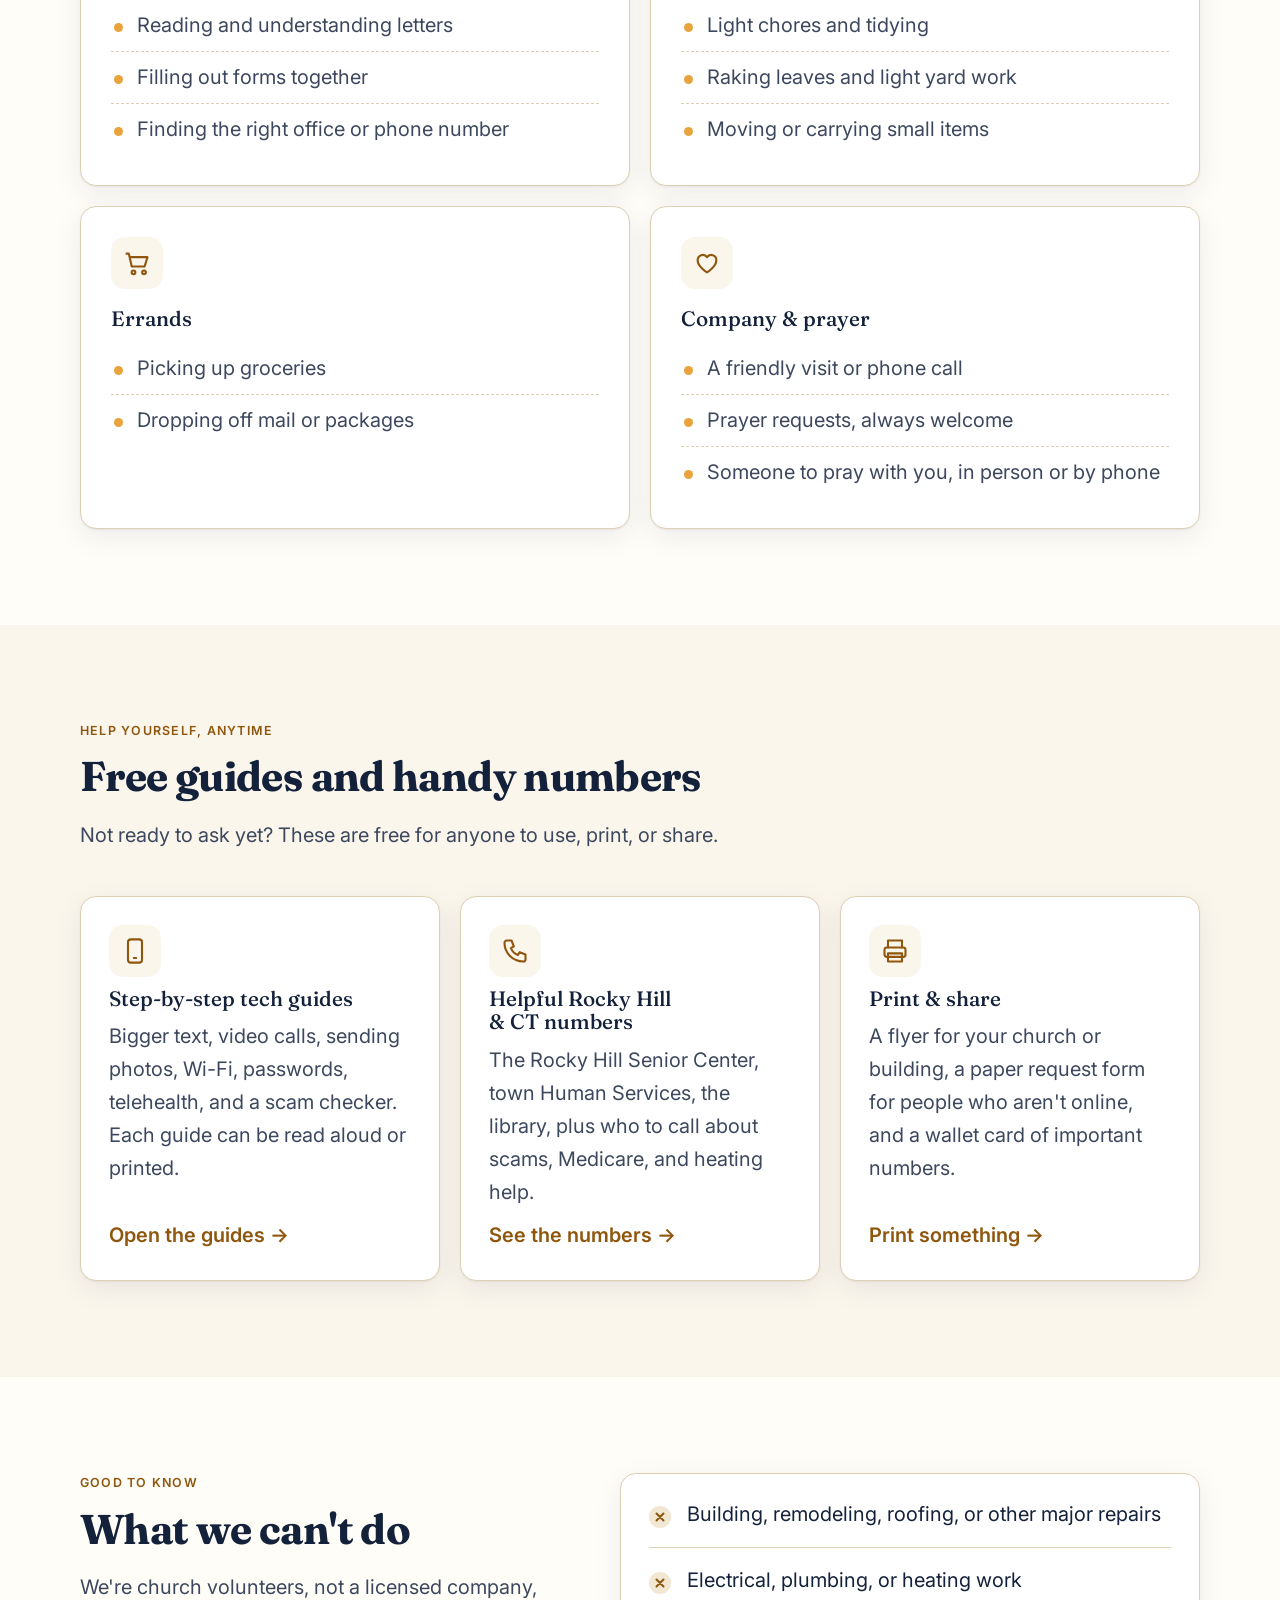
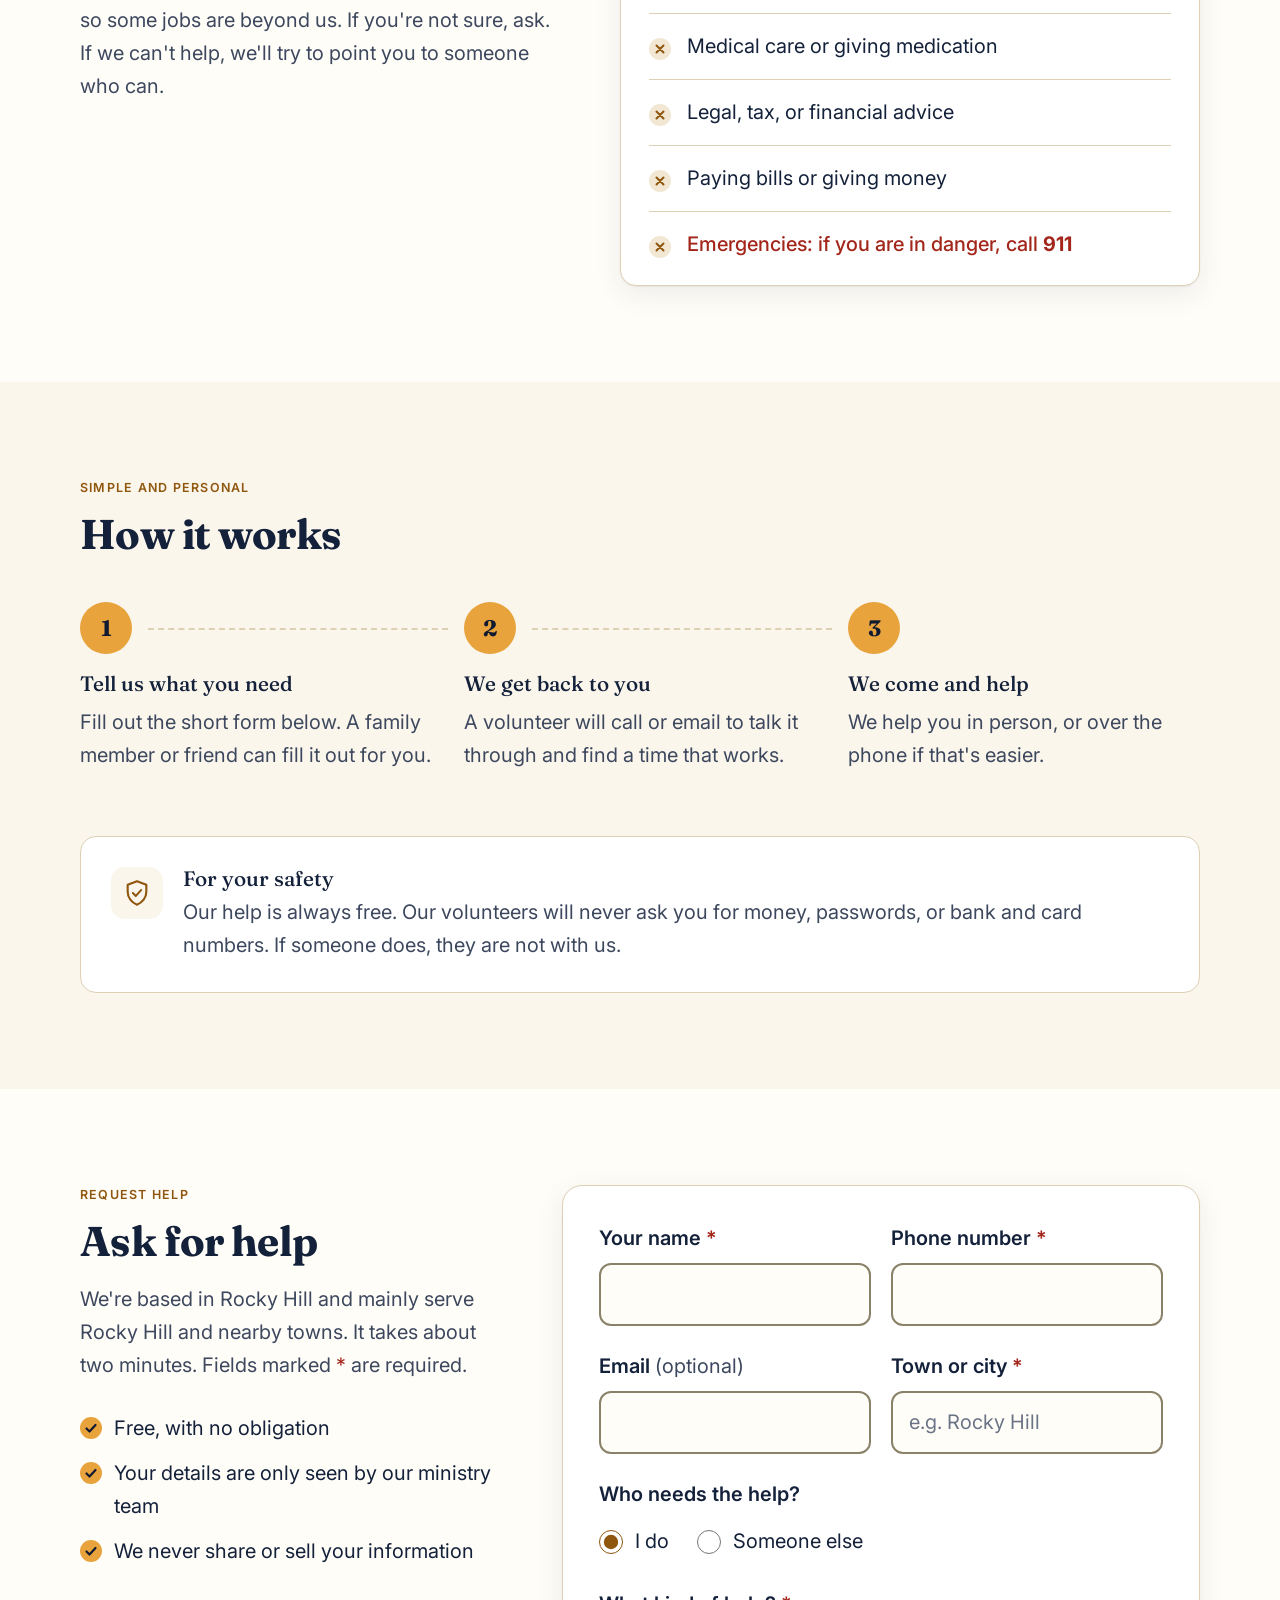
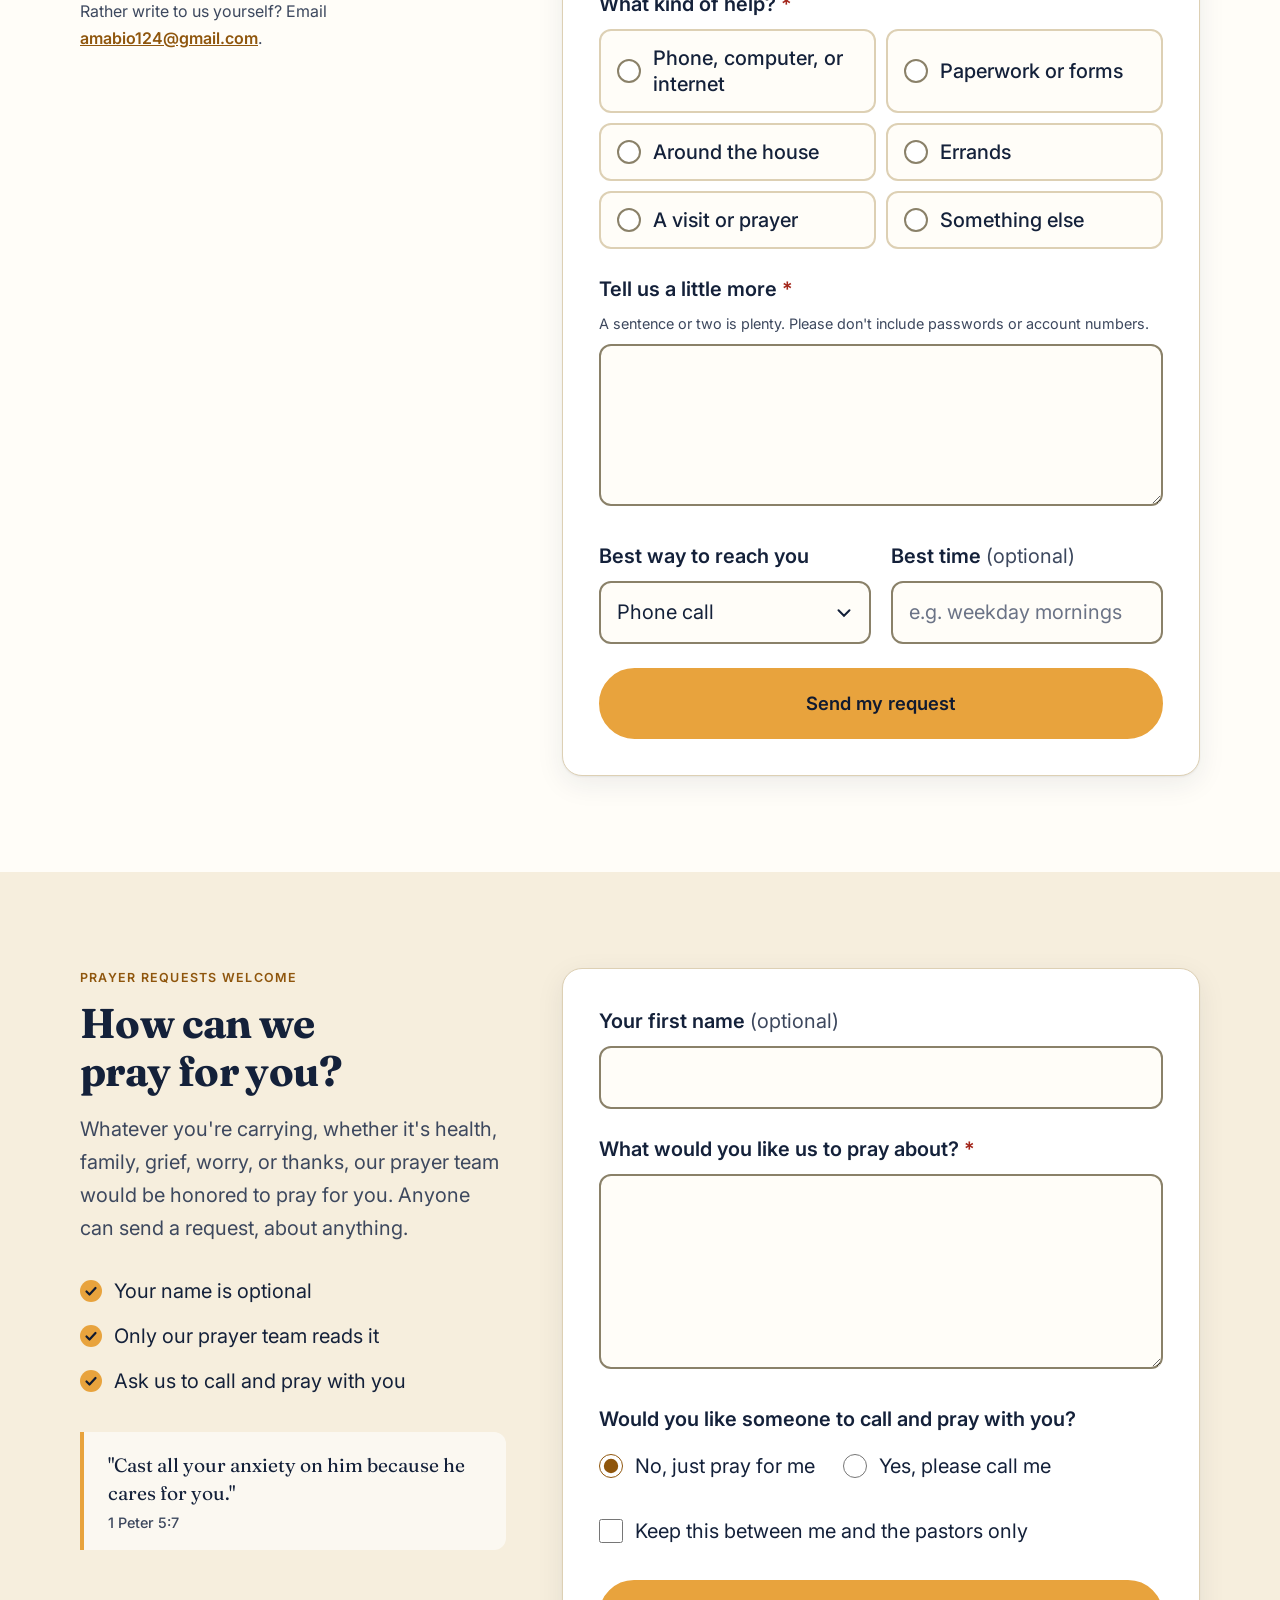
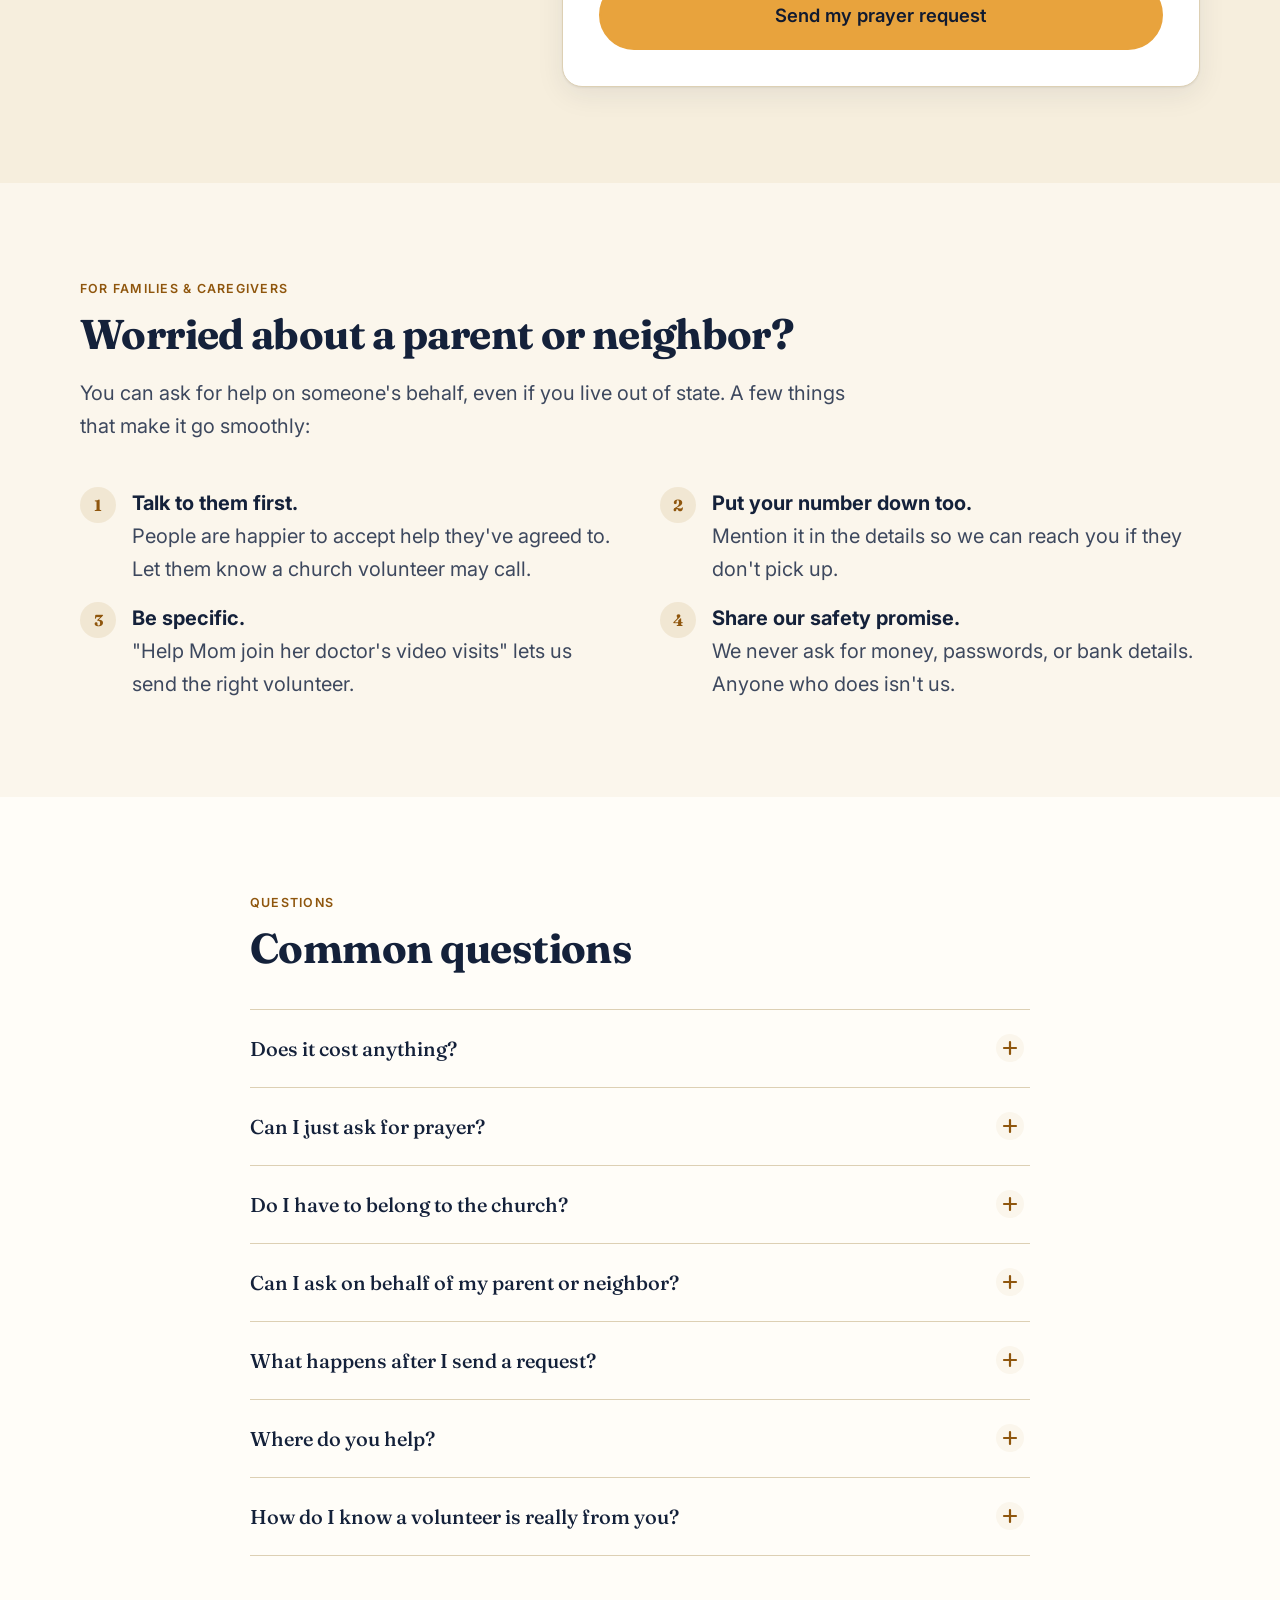
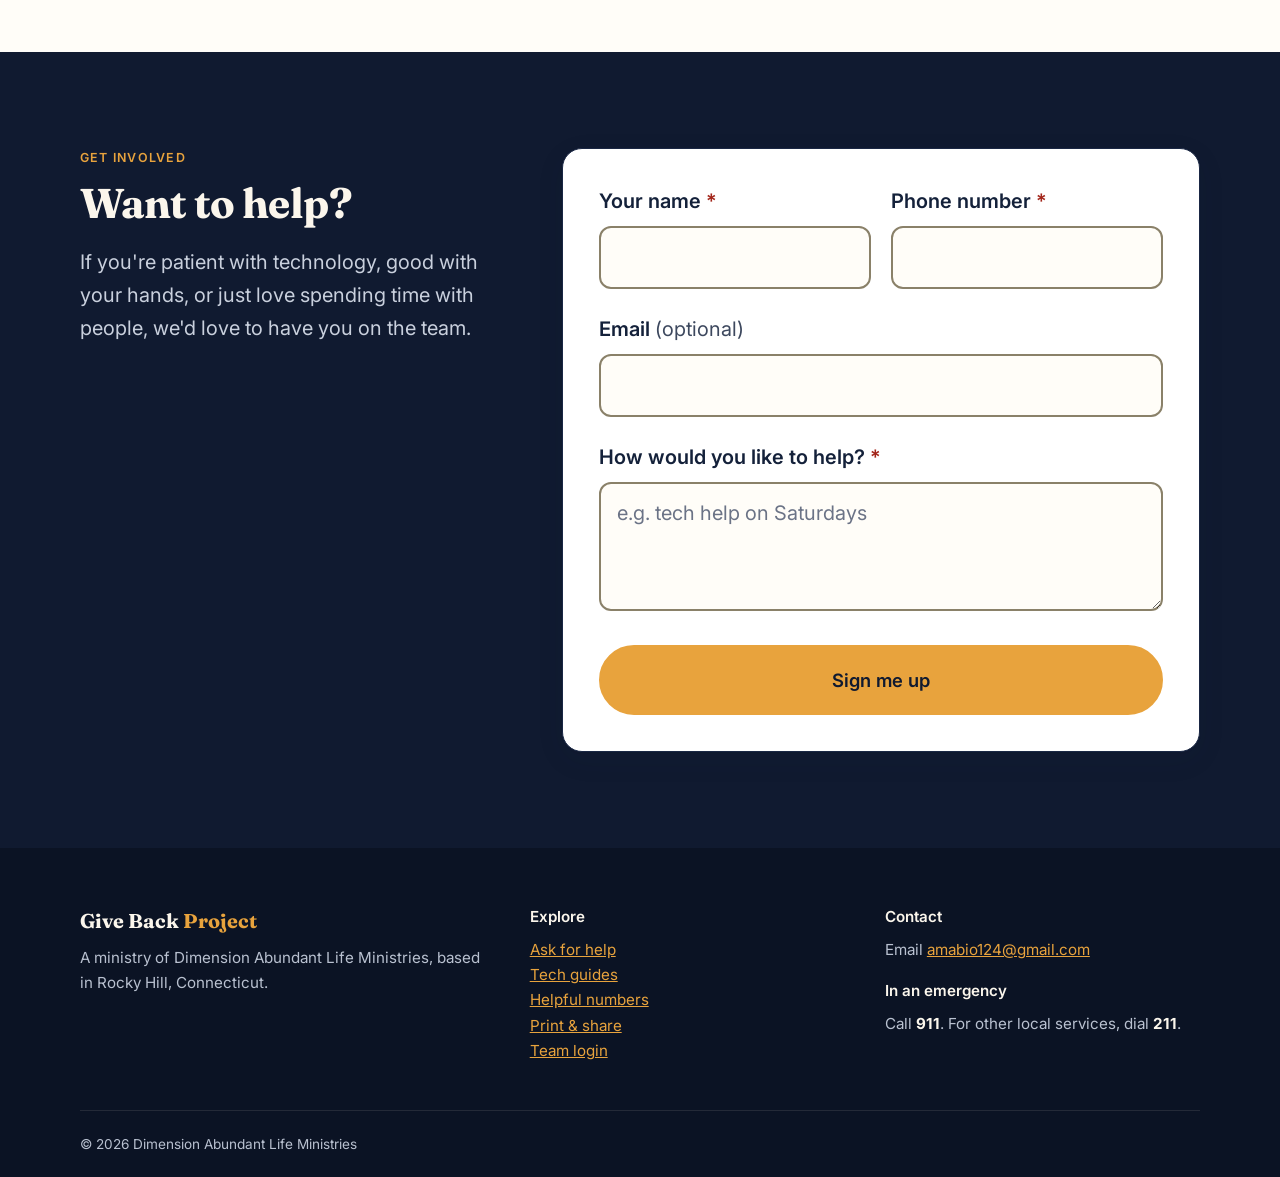
==== commit 3d59d0c2: "Add Rocky Hill info, prayer requests, and team dashboard - Rocky Hill local services on Helpful Numb" ====
--- a/index.html
+++ b/index.html
@@ -4,9 +4,9 @@
   <meta charset="utf-8">
   <meta name="viewport" content="width=device-width, initial-scale=1">
   <title>Give Back Project · Dimension Abundant Life Ministries</title>
-  <meta name="description" content="Free help for older adults in Connecticut from Dimension Abundant Life Ministries. Ask for help with phones, computers, the internet, paperwork, and everyday tasks.">
+  <meta name="description" content="Free help for older adults in Rocky Hill and nearby Connecticut towns from Dimension Abundant Life Ministries. Prayer requests welcome. Ask for help with phones, computers, the internet, paperwork, and everyday tasks.">
   <meta name="theme-color" content="#101a30">
-  <meta property="og:title" content="Give Back Project · Free help for older adults in Connecticut">
+  <meta property="og:title" content="Give Back Project · Free help for older adults in Rocky Hill, CT">
   <meta property="og:description" content="Ask for help with phones, computers, the internet, paperwork, and everyday tasks. Free, from Dimension Abundant Life Ministries.">
   <meta property="og:type" content="website">
   <link rel="icon" href="data:image/svg+xml,%3Csvg xmlns='http://www.w3.org/2000/svg' viewBox='0 0 64 64'%3E%3Crect width='64' height='64' rx='14' fill='%23101a30'/%3E%3Cpath d='M32 50S12 38 12 24a10 10 0 0 1 20-3 10 10 0 0 1 20 3c0 14-20 26-20 26z' fill='%23e8a33d'/%3E%3C/svg%3E">
@@ -29,6 +29,7 @@
         <a href="guides.html">Tech guides</a>
         <a href="resources.html">Helpful numbers</a>
         <a href="print.html">Print &amp; share</a>
+        <a href="index.html#pray">Prayer</a>
         <a href="index.html#volunteer">Volunteer</a>
         <a class="nav-ask" href="index.html#ask">Ask for help →</a>
       </nav>
@@ -55,12 +56,12 @@
     <section class="hero" id="top">
       <div class="wrap hero-grid">
         <div>
-          <p class="eyebrow">Dimension Abundant Life Ministries · Connecticut</p>
+          <p class="eyebrow">Dimension Abundant Life Ministries · Rocky Hill, Connecticut</p>
           <h1>Need a hand? <em>Just ask.</em></h1>
-          <p class="lede">We're giving back to the older adults in our community. Tell us what you need help with, and a volunteer from our church will get back to you. It's always free.</p>
+          <p class="lede">We're a church in Rocky Hill giving back to the older adults in our community. Tell us what you need help with, or how we can pray for you, and someone from our church will get back to you. It's always free.</p>
           <div class="actions">
             <a class="btn" href="#ask">Ask for help</a>
-            <a class="btn btn-ghost" href="#can">What we can help with</a>
+            <a class="btn btn-ghost" href="#pray">Send a prayer request</a>
           </div>
         </div>
         <svg class="hero-art" viewBox="0 0 320 280" role="img" aria-label="Illustration of a tablet showing a heart">
@@ -78,8 +79,8 @@
       <div class="wrap">
         <ul class="promises">
           <li><strong>Free.</strong> We never charge for help.</li>
-          <li><strong>Local.</strong> Volunteers from our church.</li>
-          <li><strong>Patient.</strong> No question is too small.</li>
+          <li><strong>Local.</strong> Neighbors from Rocky Hill.</li>
+          <li><strong>Prayerful.</strong> We'd love to pray with you.</li>
         </ul>
       </div>
     </section>
@@ -139,7 +140,8 @@
             <h3>Company &amp; prayer</h3>
             <ul>
               <li>A friendly visit or phone call</li>
-              <li>Someone to pray with you</li>
+              <li>Prayer requests, always welcome</li>
+              <li>Someone to pray with you, in person or by phone</li>
             </ul>
           </article>
         </div>
@@ -160,8 +162,8 @@
           </a>
           <a class="extra" href="resources.html">
             <span class="icon" aria-hidden="true"><svg viewBox="0 0 24 24"><path d="M5 3h4l2 5-2.5 1.5a11 11 0 0 0 6 6L16 13l5 2v4a2 2 0 0 1-2 2A16 16 0 0 1 3 5a2 2 0 0 1 2-2"/></svg></span>
-            <h3>Helpful Connecticut numbers</h3>
-            <p>Who to call about scams, Medicare questions, heating help, food, and elder safety. Tap a number to call it.</p>
+            <h3>Helpful Rocky Hill &amp; CT numbers</h3>
+            <p>The Rocky Hill Senior Center, town Human Services, the library, plus who to call about scams, Medicare, and heating help.</p>
             <span class="go">See the numbers →</span>
           </a>
           <a class="extra" href="print.html">
@@ -238,7 +240,7 @@
         <div class="ask-intro">
           <p class="kicker">Request help</p>
           <h2>Ask for help</h2>
-          <p>We mainly serve Connecticut. It takes about two minutes. Fields marked <span class="req" aria-hidden="true">*</span><span class="sr">with a star</span> are required.</p>
+          <p>We're based in Rocky Hill and mainly serve Rocky Hill and nearby towns. It takes about two minutes. Fields marked <span class="req" aria-hidden="true">*</span><span class="sr">with a star</span> are required.</p>
           <ul class="ask-points">
             <li>Free, with no obligation</li>
             <li>Your details are only seen by our ministry team</li>
@@ -268,7 +270,7 @@
               </div>
               <div class="field">
                 <label for="town">Town or city <span class="req" aria-hidden="true">*</span></label>
-                <input id="town" name="town" type="text" autocomplete="address-level2" placeholder="e.g. Hartford" required>
+                <input id="town" name="town" type="text" autocomplete="address-level2" placeholder="e.g. Rocky Hill" required>
               </div>
             </div>
 
@@ -328,6 +330,62 @@
             <p>A volunteer from Dimension Abundant Life Ministries will get back to you soon. You don't need to do anything else.</p>
             <p class="fine">Your reference number is <strong class="ref"></strong>.</p>
             <button class="link-btn" type="button" data-again>Send another request</button>
+          </div>
+        </div>
+      </div>
+    </section>
+
+    <section id="pray" class="pray">
+      <div class="wrap ask-grid">
+        <div class="ask-intro">
+          <p class="kicker">Prayer requests welcome</p>
+          <h2>How can we pray for you?</h2>
+          <p>Whatever you're carrying, whether it's health, family, grief, worry, or thanks, our prayer team would be honored to pray for you. Anyone can send a request, about anything.</p>
+          <ul class="ask-points">
+            <li>Your name is optional</li>
+            <li>Only our prayer team reads it</li>
+            <li>Ask us to call and pray with you</li>
+          </ul>
+          <blockquote class="verse">"Cast all your anxiety on him because he cares for you."<cite>1 Peter 5:7</cite></blockquote>
+        </div>
+
+        <div class="ask-panel">
+          <form id="prayer-form" class="form" novalidate data-kind="Prayer request">
+            <p class="draft-note" hidden>We saved what you typed last time. <button type="button" class="link-btn draft-clear">Start over</button></p>
+            <div class="field">
+              <label for="p-name">Your first name <span class="optional">(optional)</span></label>
+              <input id="p-name" name="name" type="text" autocomplete="given-name">
+            </div>
+            <div class="field">
+              <label for="p-details">What would you like us to pray about? <span class="req" aria-hidden="true">*</span></label>
+              <textarea id="p-details" name="details" rows="5" maxlength="3000" required></textarea>
+            </div>
+            <fieldset class="field">
+              <legend>Would you like someone to call and pray with you?</legend>
+              <div class="choices">
+                <label class="choice"><input type="radio" name="callback" value="No, just pray for me" checked> No, just pray for me</label>
+                <label class="choice"><input type="radio" name="callback" value="Yes, please call me" data-reveal="p-phone-field"> Yes, please call me</label>
+              </div>
+            </fieldset>
+            <div class="field" id="p-phone-field" hidden>
+              <label for="p-phone">Phone number</label>
+              <input id="p-phone" name="phone" type="tel" autocomplete="tel" inputmode="tel">
+            </div>
+            <label class="choice private-choice"><input type="checkbox" name="private" value="Yes"> Keep this between me and the pastors only</label>
+            <div class="trap" aria-hidden="true">
+              <label for="honey-3">Leave this blank</label>
+              <input id="honey-3" name="_honey" type="text" tabindex="-1" autocomplete="off">
+            </div>
+            <button class="btn btn-big" type="submit">Send my prayer request</button>
+            <p class="status" role="status" aria-live="polite"></p>
+          </form>
+
+          <div class="thanks" tabindex="-1" hidden>
+            <span class="thanks-mark" aria-hidden="true"><svg viewBox="0 0 24 24"><path d="M5 12.5l4.5 4.5L19 7.5"/></svg></span>
+            <h3>We're praying with you.</h3>
+            <p>Thank you for trusting us with this. Our prayer team will lift it up in prayer. If you asked for a call, someone will be in touch soon.</p>
+            <p class="fine">Your reference number is <strong class="ref"></strong>.</p>
+            <button class="link-btn" type="button" data-again>Send another prayer request</button>
           </div>
         </div>
       </div>
@@ -357,6 +415,10 @@
             <p>No. Our help is always free. We will never ask you for money.</p>
           </details>
           <details>
+            <summary>Can I just ask for prayer?</summary>
+            <p>Yes, please do. Prayer requests are always welcome, from anyone, about anything. Use the <a href="#pray">prayer request form</a>. You can leave your name off, and you can ask for someone to call and pray with you.</p>
+          </details>
+          <details>
             <summary>Do I have to belong to the church?</summary>
             <p>No. Anyone can ask for help, whatever their faith or background.</p>
           </details>
@@ -370,7 +432,7 @@
           </details>
           <details>
             <summary>Where do you help?</summary>
-            <p>We mainly serve Connecticut. If you're outside the state, ask anyway and we'll see what we can do, even if it's helping over the phone.</p>
+            <p>We're based in Rocky Hill, so we mainly help people in Rocky Hill and nearby towns like Wethersfield, Cromwell, Newington, Glastonbury, and Berlin. If you're farther away, ask anyway. We can often help over the phone, and we'll gladly pray for anyone, anywhere.</p>
           </details>
           <details>
             <summary>How do I know a volunteer is really from you?</summary>
@@ -431,11 +493,12 @@
     <div class="wrap footer-grid">
       <div>
         <p class="footer-brand">Give Back <span>Project</span></p>
-        <p>A ministry of Dimension Abundant Life Ministries, serving older adults across Connecticut.</p>
+        <p>A ministry of Dimension Abundant Life Ministries, based in Rocky Hill, Connecticut.</p>
+        <p data-address-row><span data-church-address></span></p>
       </div>
       <div>
         <p class="footer-head">Explore</p>
-        <p><a href="index.html#ask">Ask for help</a><br><a href="guides.html">Tech guides</a><br><a href="resources.html">Helpful numbers</a><br><a href="print.html">Print &amp; share</a></p>
+        <p><a href="index.html#ask">Ask for help</a><br><a href="guides.html">Tech guides</a><br><a href="resources.html">Helpful numbers</a><br><a href="print.html">Print &amp; share</a><br><a href="admin.html" rel="nofollow">Team login</a></p>
       </div>
       <div>
         <p class="footer-head">Contact</p>
--- a/styles.css
+++ b/styles.css
@@ -192,7 +192,9 @@
 .req { color: var(--error); }
 .optional { font-weight: 400; color: var(--ink-soft); }
 .hint { color: var(--ink-soft); font-size: 0.9rem; margin: -2px 0 8px; }
-input[type="text"], input[type="tel"], input[type="email"], select, textarea {
+[hidden] { display: none !important; }
+
+input[type="text"], input[type="tel"], input[type="email"], input[type="password"], input[type="search"], input:not([type]), select, textarea {
   width: 100%;
   font: inherit;
   color: var(--ink);
@@ -521,3 +523,10 @@
 .band .safety .icon { background: var(--cream); }
 .draft-note { background: var(--cream); border-radius: 12px; padding: 12px 16px; font-size: 1rem; margin-bottom: 22px; }
 .notice a { white-space: nowrap; }
+
+/* Prayer */
+.pray { background: #f6eedd; }
+.verse { margin: 28px 0 0; padding: 20px 24px; border-left: 4px solid var(--amber); background: rgba(255, 255, 255, 0.6); border-radius: 0 12px 12px 0; font-family: var(--serif); font-size: 1.2rem; line-height: 1.45; }
+.verse cite { display: block; margin-top: 8px; font: 500 0.9rem/1 var(--sans); font-style: normal; color: var(--ink-soft); }
+.private-choice { margin: -4px 0 26px; }
+.footer-grid [data-address-row] { margin-top: -6px; }
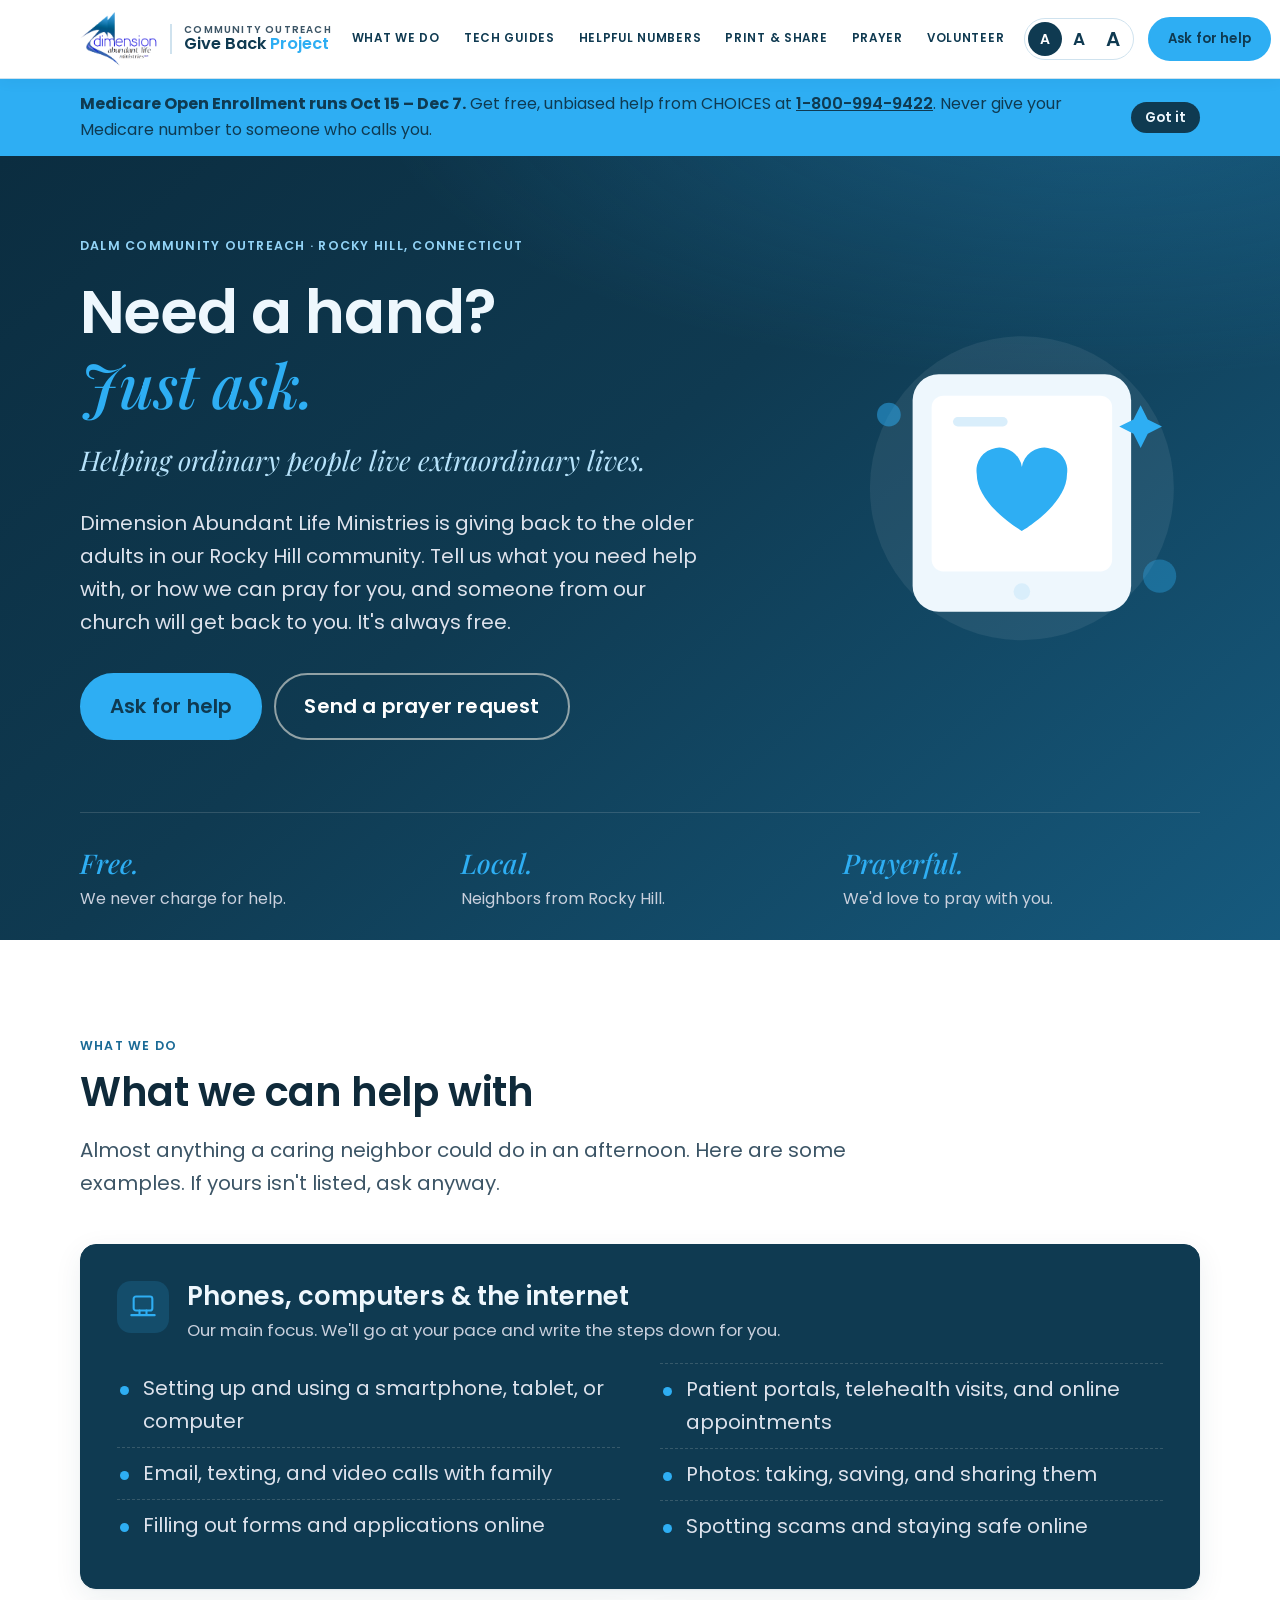
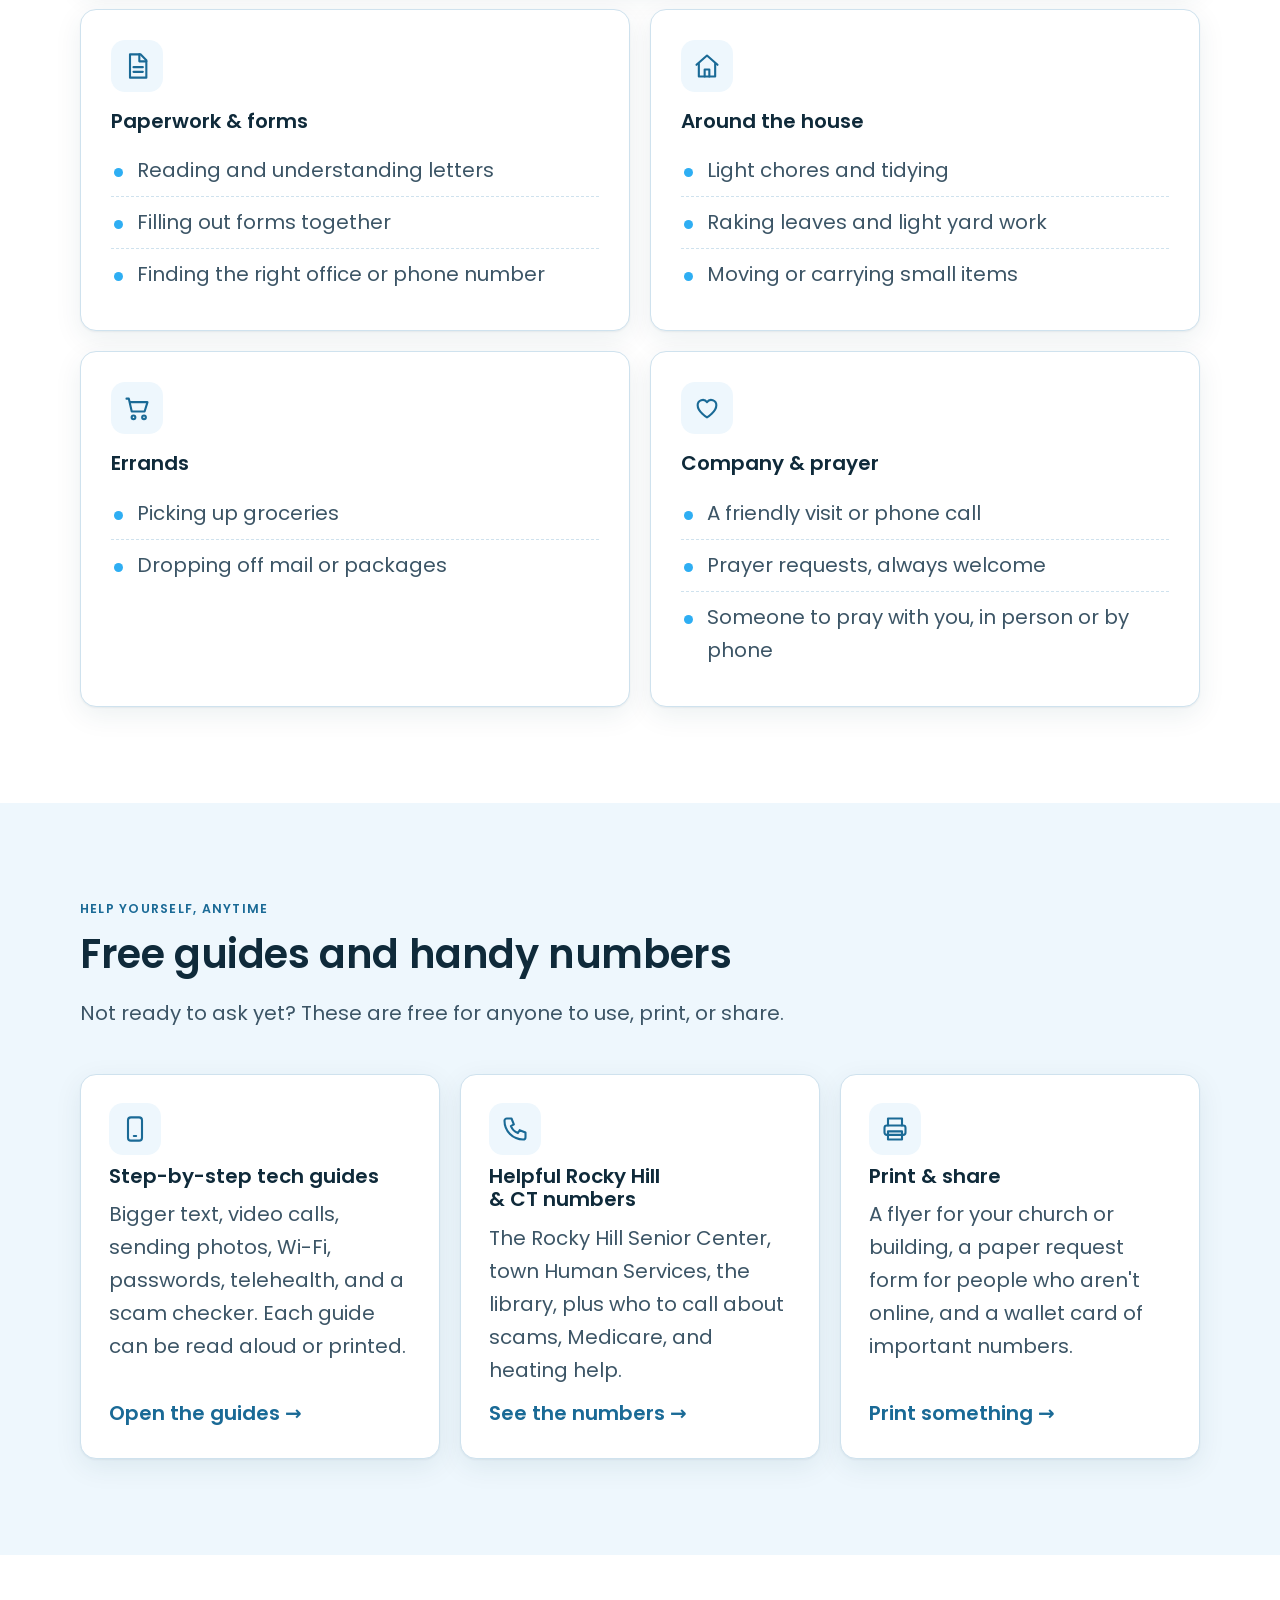
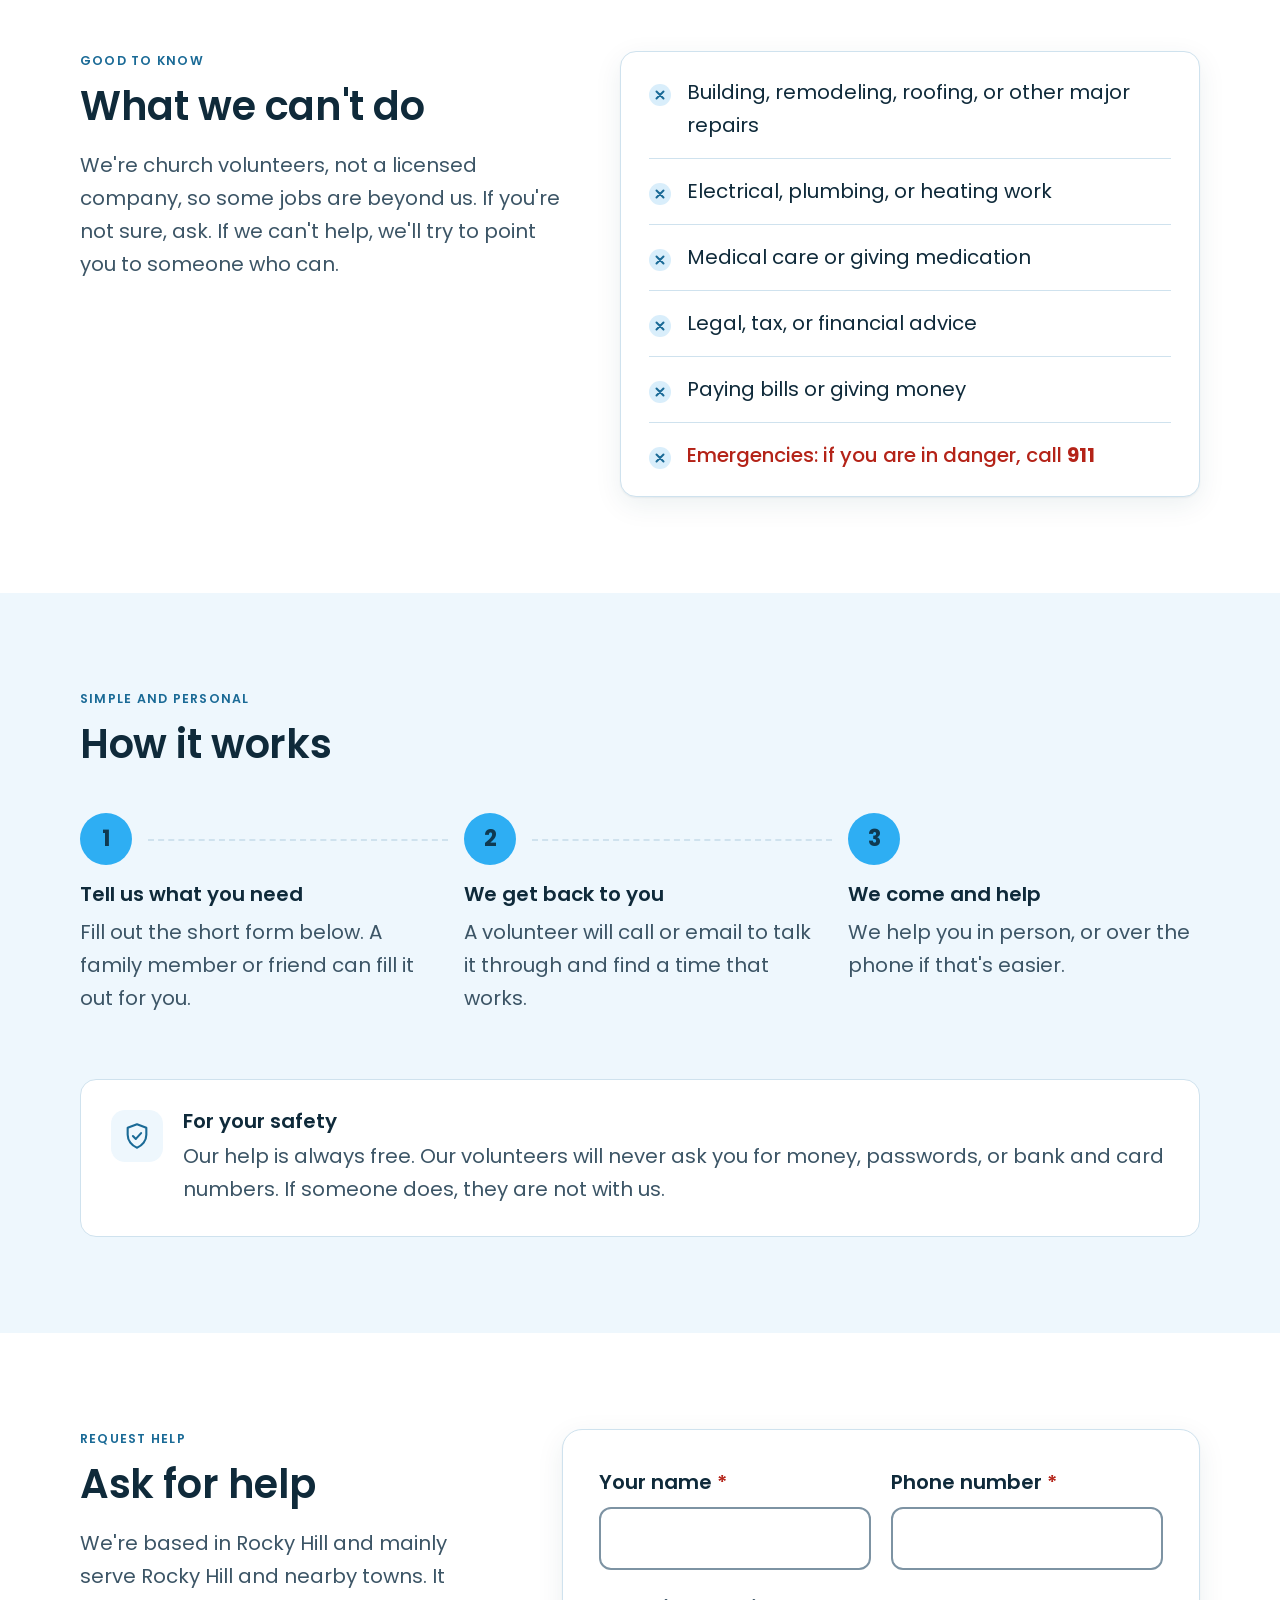
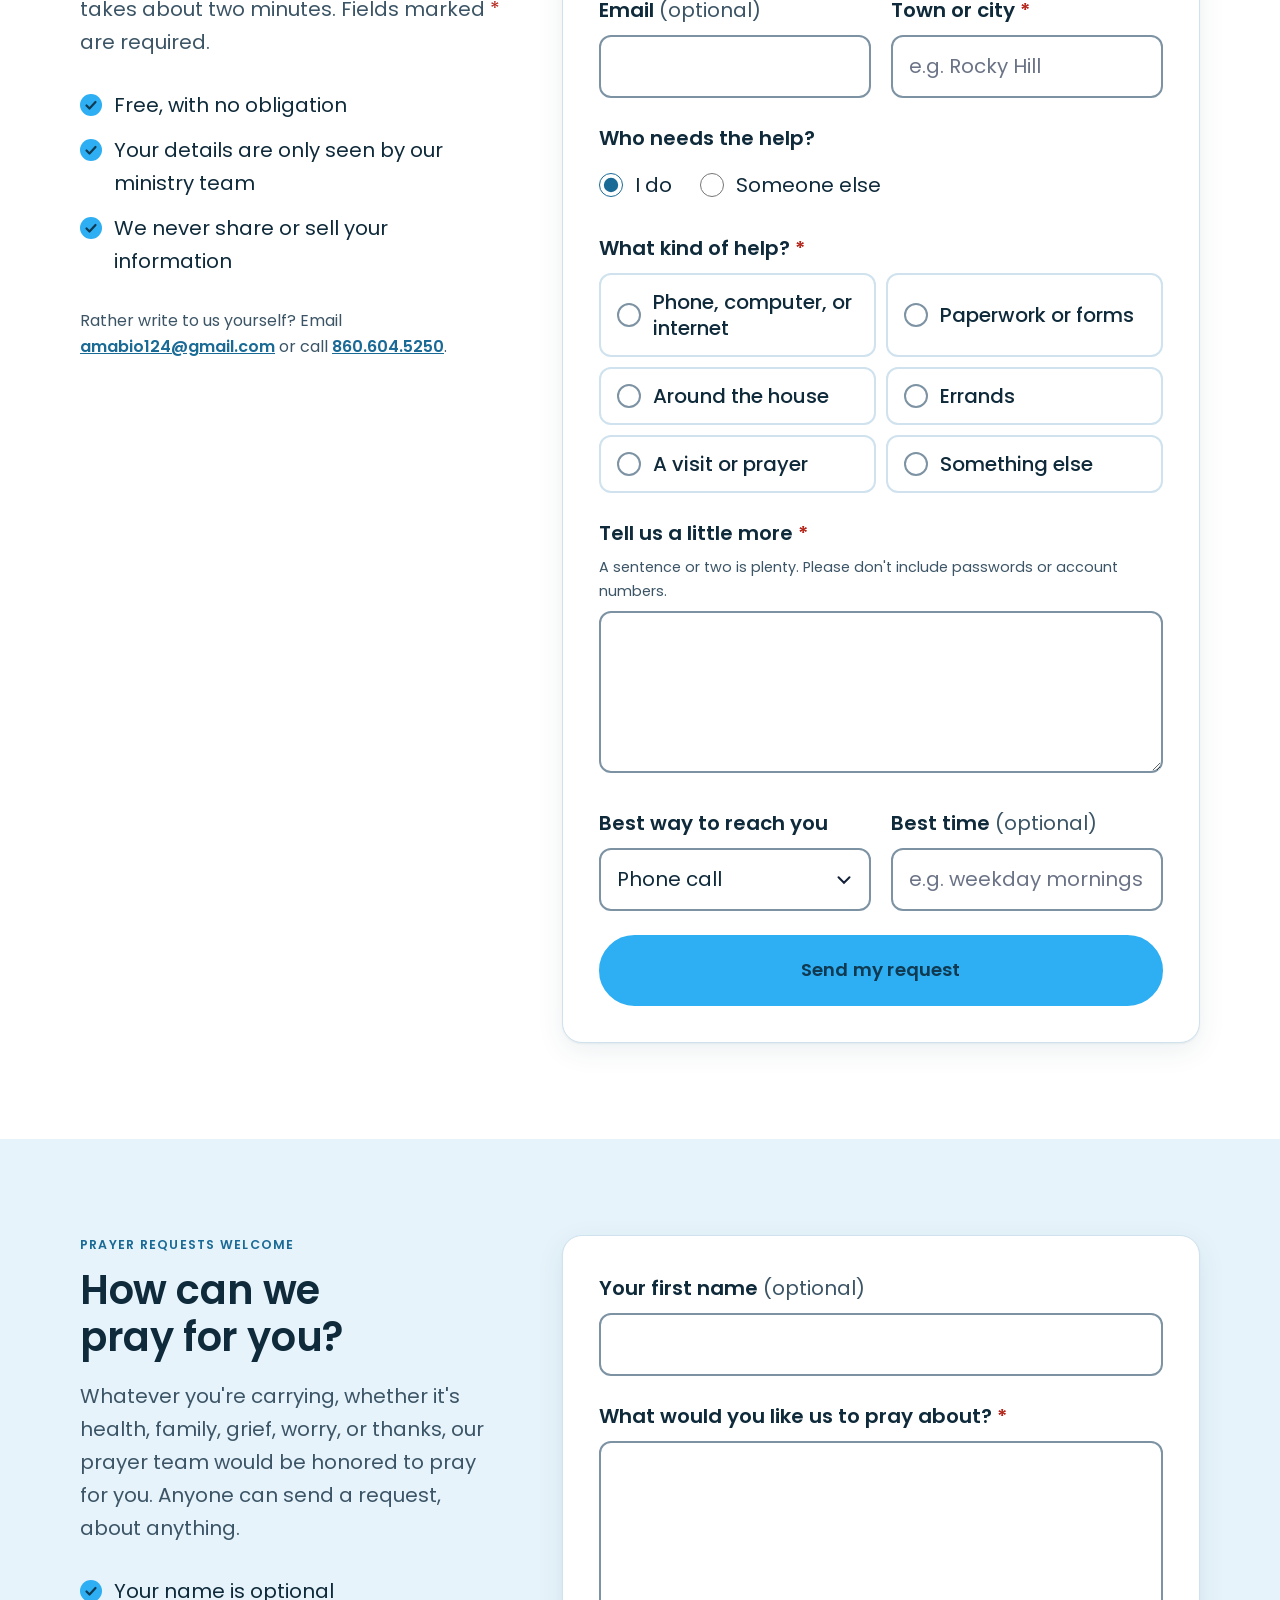
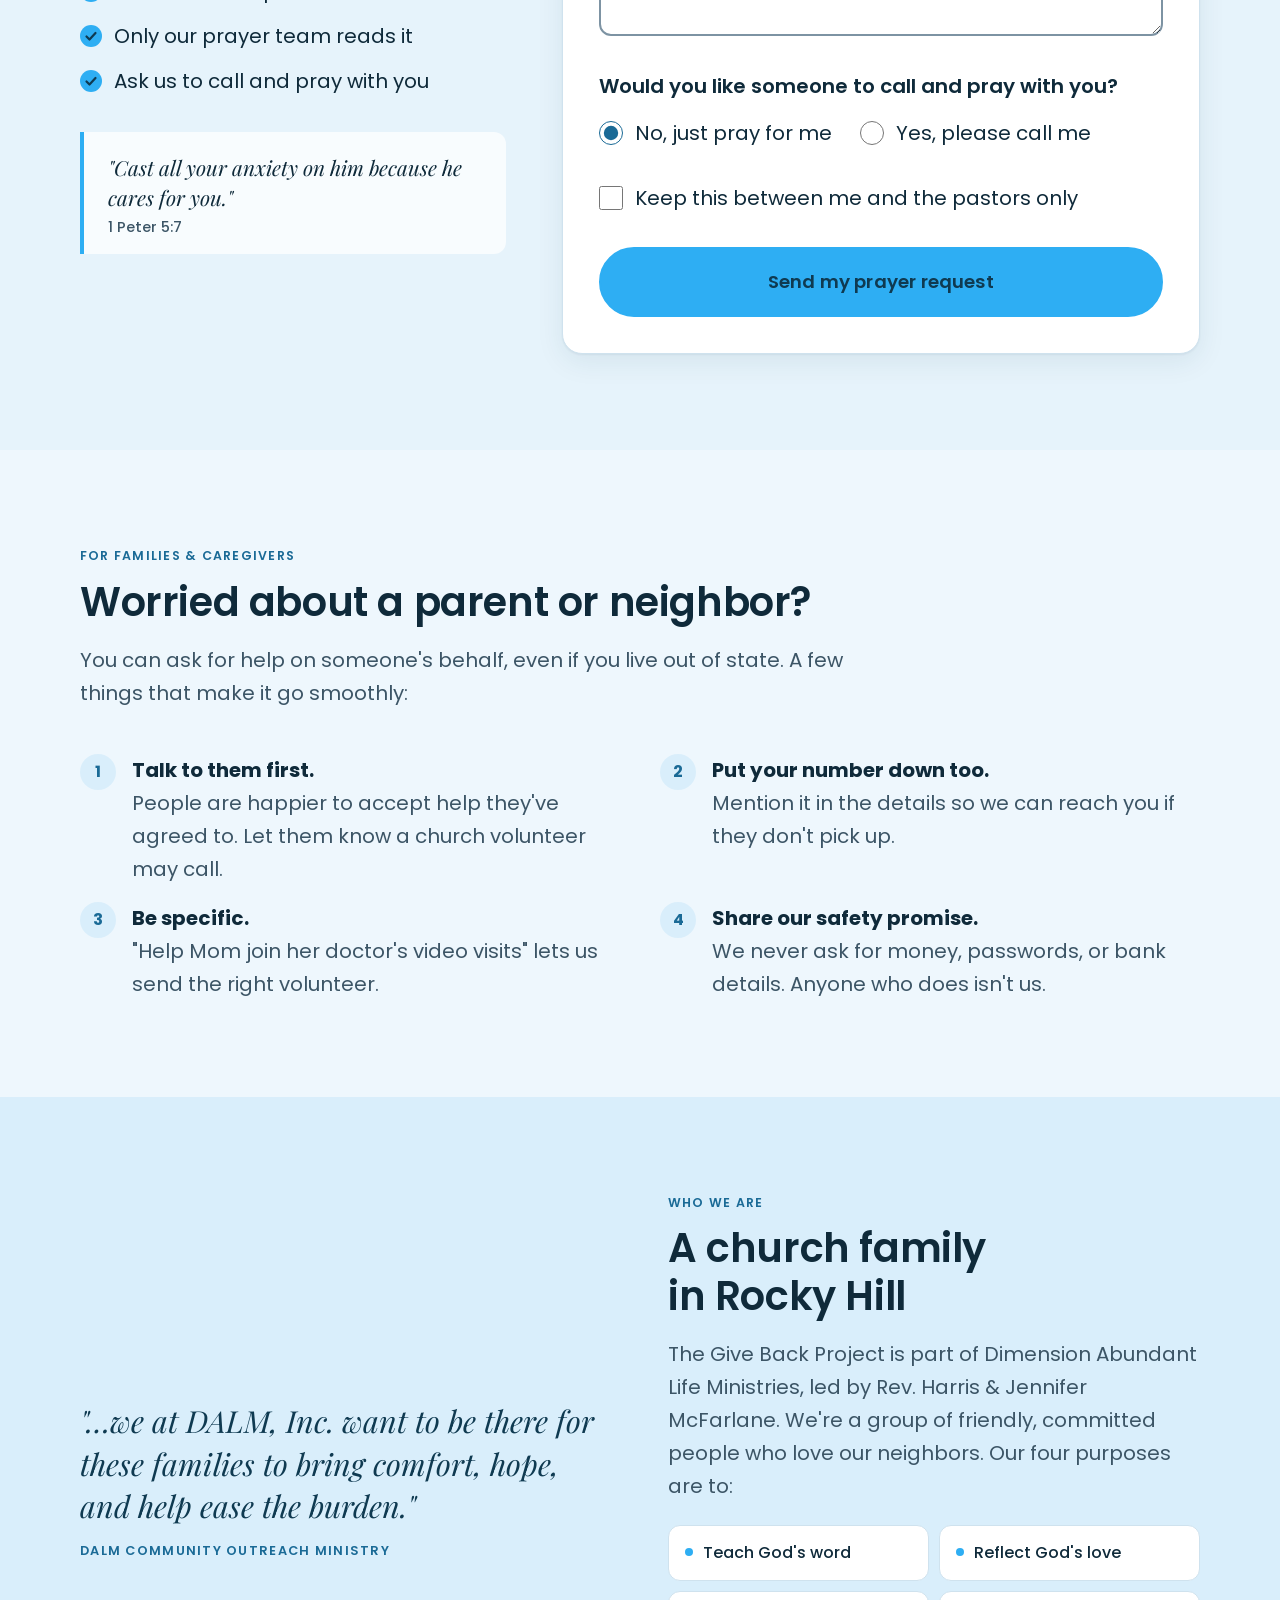
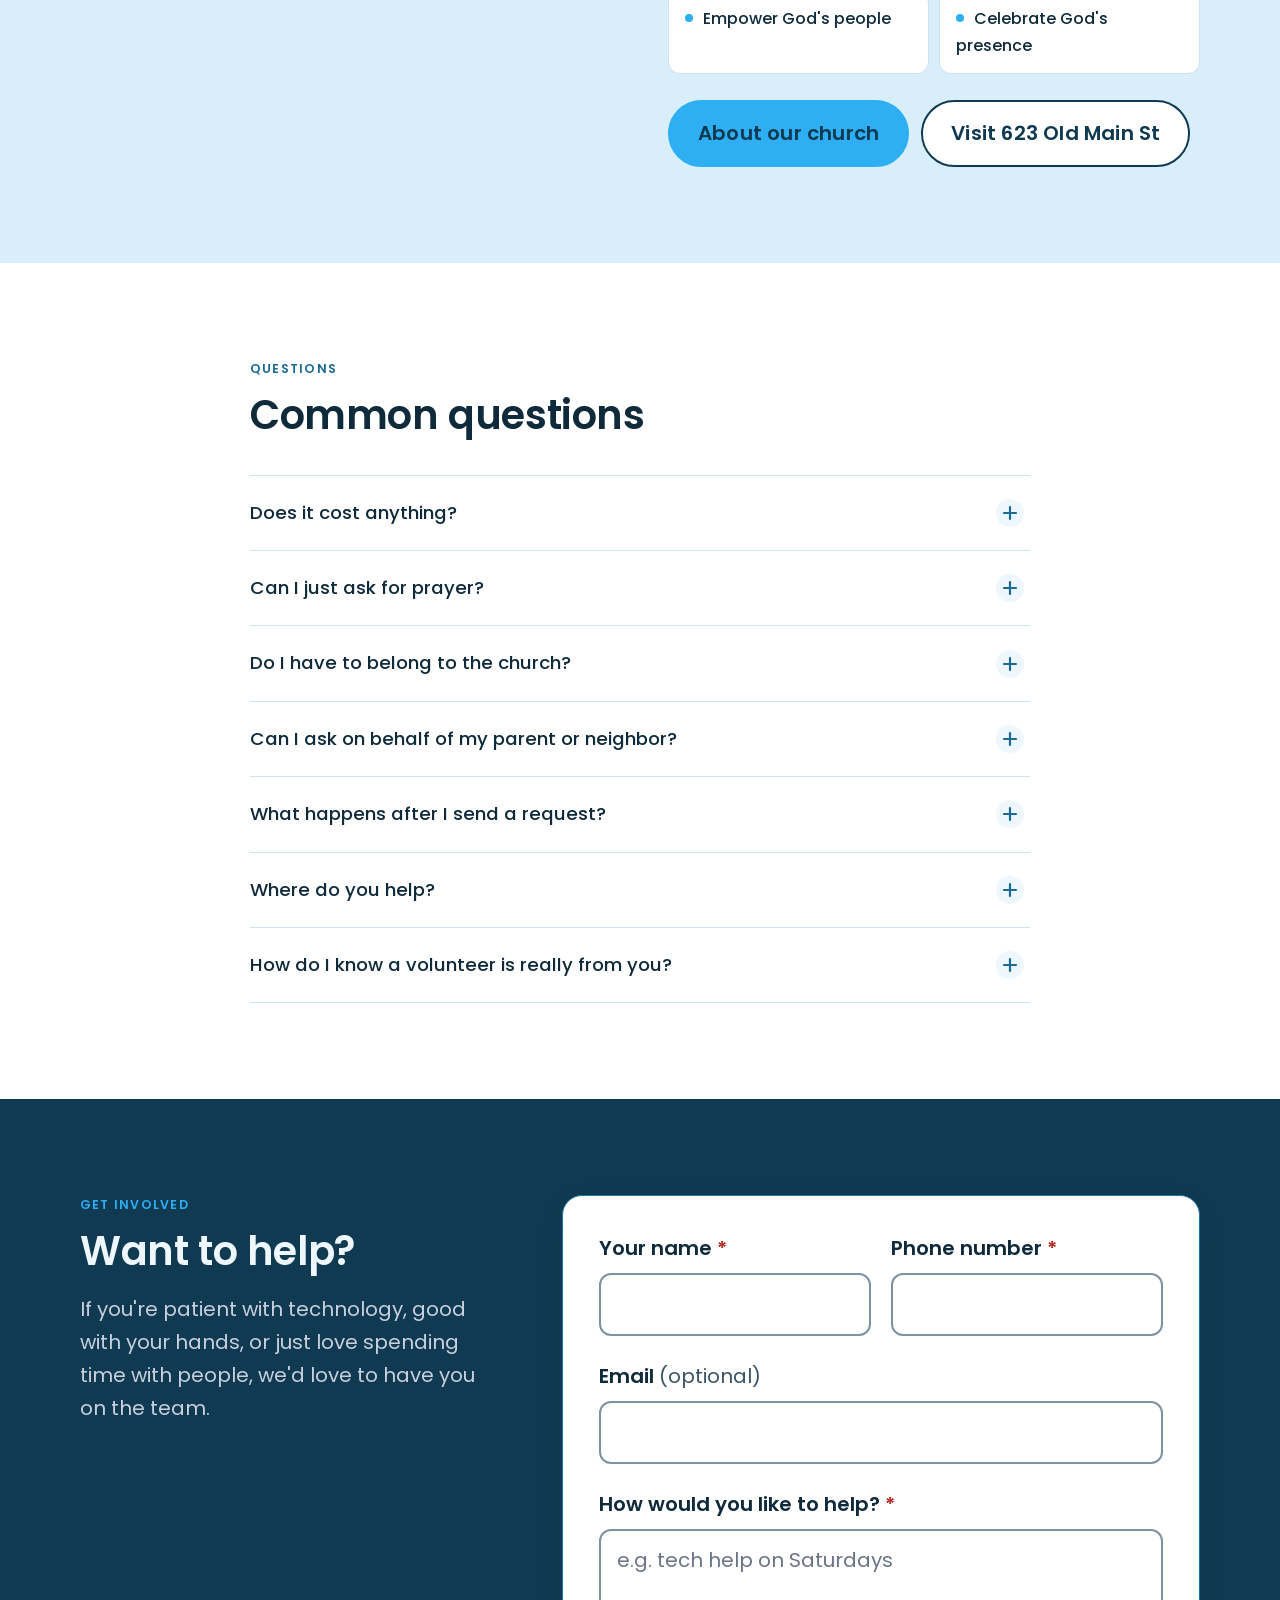
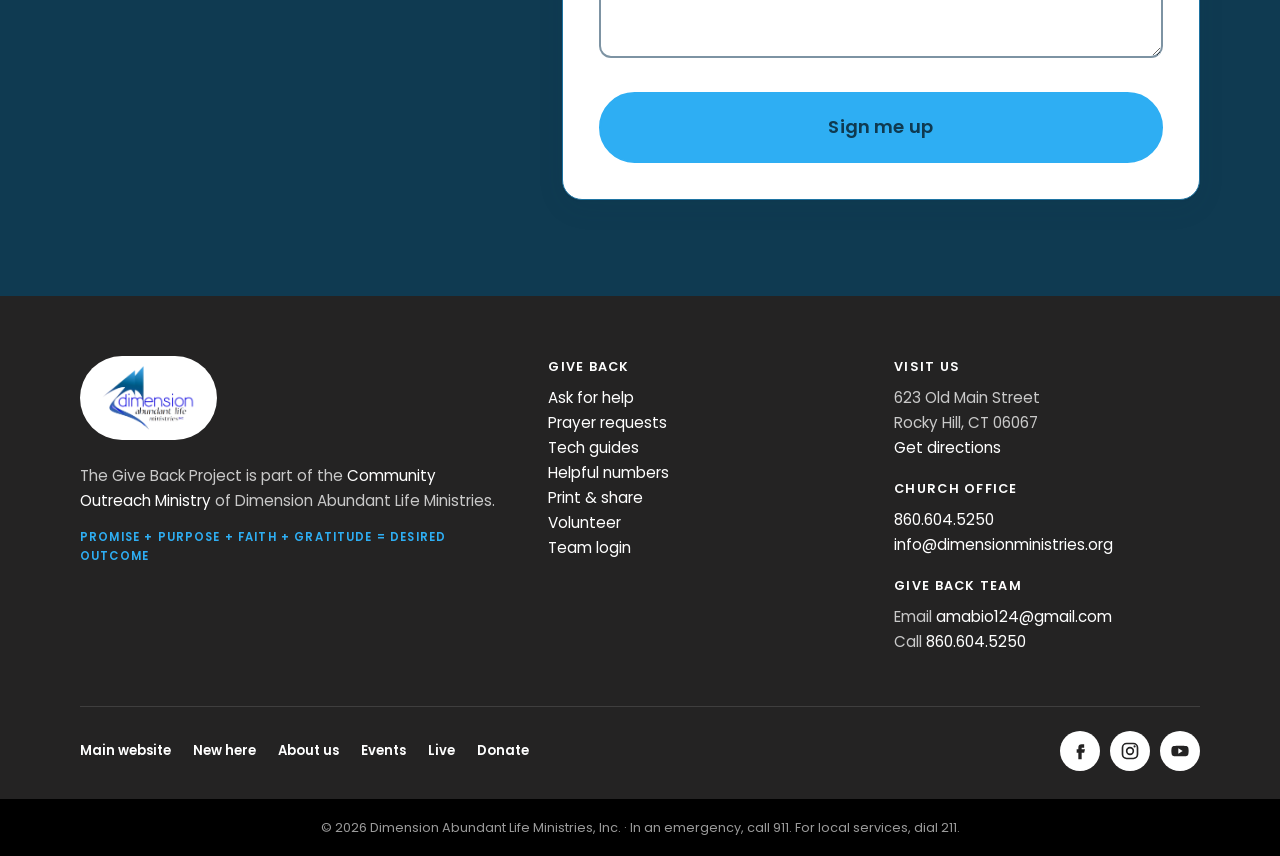
==== commit 8576ef8f: "Rebrand to match Dimension Abundant Life Ministries - DALM logo, navy and sky-blue palette, Poppins " ====
--- a/index.html
+++ b/index.html
@@ -5,14 +5,15 @@
   <meta name="viewport" content="width=device-width, initial-scale=1">
   <title>Give Back Project · Dimension Abundant Life Ministries</title>
   <meta name="description" content="Free help for older adults in Rocky Hill and nearby Connecticut towns from Dimension Abundant Life Ministries. Prayer requests welcome. Ask for help with phones, computers, the internet, paperwork, and everyday tasks.">
-  <meta name="theme-color" content="#101a30">
+  <meta name="theme-color" content="#0f3a51">
   <meta property="og:title" content="Give Back Project · Free help for older adults in Rocky Hill, CT">
   <meta property="og:description" content="Ask for help with phones, computers, the internet, paperwork, and everyday tasks. Free, from Dimension Abundant Life Ministries.">
   <meta property="og:type" content="website">
-  <link rel="icon" href="data:image/svg+xml,%3Csvg xmlns='http://www.w3.org/2000/svg' viewBox='0 0 64 64'%3E%3Crect width='64' height='64' rx='14' fill='%23101a30'/%3E%3Cpath d='M32 50S12 38 12 24a10 10 0 0 1 20-3 10 10 0 0 1 20 3c0 14-20 26-20 26z' fill='%23e8a33d'/%3E%3C/svg%3E">
+  <link rel="icon" type="image/png" href="assets/dalm-logo.png">
+  <link rel="apple-touch-icon" href="assets/dalm-logo.png">
   <link rel="preconnect" href="https://fonts.googleapis.com">
   <link rel="preconnect" href="https://fonts.gstatic.com" crossorigin>
-  <link href="https://fonts.googleapis.com/css2?family=Fraunces:opsz,wght@9..144,500;9..144,700&family=Inter:wght@400;500;600&display=swap" rel="stylesheet">
+  <link href="https://fonts.googleapis.com/css2?family=Poppins:wght@400;500;600;700&family=Playfair+Display:ital,wght@1,400;1,500&display=swap" rel="stylesheet">
   <link rel="stylesheet" href="styles.css">
 </head>
 <body>
@@ -20,9 +21,9 @@
 
   <header class="site-header">
     <div class="wrap header-row">
-      <a class="brand" href="index.html">
-        <svg viewBox="0 0 40 40" aria-hidden="true"><path d="M20 33S6 25 6 15.5a7 7 0 0 1 14-2 7 7 0 0 1 14 2C34 25 20 33 20 33z" fill="var(--amber)"/></svg>
-        <span class="brand-text">Give Back <span>Project</span></span>
+      <a class="brand" href="index.html" aria-label="Give Back Project home, Dimension Abundant Life Ministries">
+        <img src="assets/dalm-logo.png" alt="Dimension Abundant Life Ministries" width="78" height="54">
+        <span class="brand-text"><small>Community Outreach</small><b>Give Back <span>Project</span></b></span>
       </a>
       <nav id="site-nav" aria-label="Main">
         <a href="index.html#can">What we do</a>
@@ -56,16 +57,17 @@
     <section class="hero" id="top">
       <div class="wrap hero-grid">
         <div>
-          <p class="eyebrow">Dimension Abundant Life Ministries · Rocky Hill, Connecticut</p>
+          <p class="eyebrow">DALM Community Outreach · Rocky Hill, Connecticut</p>
           <h1>Need a hand? <em>Just ask.</em></h1>
-          <p class="lede">We're a church in Rocky Hill giving back to the older adults in our community. Tell us what you need help with, or how we can pray for you, and someone from our church will get back to you. It's always free.</p>
+          <p class="tagline">Helping ordinary people live extraordinary lives.</p>
+          <p class="lede">Dimension Abundant Life Ministries is giving back to the older adults in our Rocky Hill community. Tell us what you need help with, or how we can pray for you, and someone from our church will get back to you. It's always free.</p>
           <div class="actions">
             <a class="btn" href="#ask">Ask for help</a>
             <a class="btn btn-ghost" href="#pray">Send a prayer request</a>
           </div>
         </div>
         <svg class="hero-art" viewBox="0 0 320 280" role="img" aria-label="Illustration of a tablet showing a heart">
-          <circle cx="170" cy="140" r="128" fill="#1a2744"/>
+          <circle cx="170" cy="140" r="128" fill="rgba(255,255,255,0.07)"/>
           <rect x="78" y="44" width="184" height="200" rx="22" fill="var(--cream)"/>
           <rect x="94" y="62" width="152" height="148" rx="10" fill="#fff"/>
           <circle cx="170" cy="227" r="7" fill="var(--sand)"/>
@@ -405,6 +407,29 @@
       </div>
     </section>
 
+    <section class="outreach" id="about">
+      <div class="wrap outreach-grid">
+        <div>
+          <blockquote>"…we at DALM, Inc. want to be there for these families to bring comfort, hope, and help ease the burden."<cite>DALM Community Outreach Ministry</cite></blockquote>
+        </div>
+        <div>
+          <p class="kicker">Who we are</p>
+          <h2>A church family in Rocky Hill</h2>
+          <p class="section-lede" style="margin-bottom:0">The Give Back Project is part of Dimension Abundant Life Ministries, led by Rev. Harris &amp; Jennifer McFarlane. We're a group of friendly, committed people who love our neighbors. Our four purposes are to:</p>
+          <ul class="purposes">
+            <li>Teach God's word</li>
+            <li>Reflect God's love</li>
+            <li>Empower God's people</li>
+            <li>Celebrate God's presence</li>
+          </ul>
+          <div class="visit">
+            <a class="btn" href="https://www.dimensionministries.org/about-us" target="_blank" rel="noopener">About our church</a>
+            <a class="btn btn-outline" href="https://maps.google.com/?q=623+Old+Main+Street+Rocky+Hill+CT+06067" target="_blank" rel="noopener">Visit 623 Old Main St</a>
+          </div>
+        </div>
+      </div>
+    </section>
+
     <section id="faq">
       <div class="wrap narrow">
         <p class="kicker">Questions</p>
@@ -420,7 +445,7 @@
           </details>
           <details>
             <summary>Do I have to belong to the church?</summary>
-            <p>No. Anyone can ask for help, whatever their faith or background.</p>
+            <p>No. Anyone can ask for help, whatever their faith or background. If you'd ever like to visit, we'd love to see you at 623 Old Main Street in Rocky Hill, or <a href="https://www.dimensionministries.org/live" target="_blank" rel="noopener">watch online</a>.</p>
           </details>
           <details>
             <summary>Can I ask on behalf of my parent or neighbor?</summary>
@@ -436,7 +461,7 @@
           </details>
           <details>
             <summary>How do I know a volunteer is really from you?</summary>
-            <p>Our volunteers will tell you they're from Dimension Abundant Life Ministries and mention the request you sent. They will never ask for money, passwords, or bank details.</p>
+            <p>Our volunteers will tell you they're from Dimension Abundant Life Ministries and mention the request you sent. You can always check by calling the church office at <a href="tel:18606045250">860.604.5250</a>. They will never ask for money, passwords, or bank details.</p>
           </details>
         </div>
       </div>
@@ -492,23 +517,42 @@
   <footer class="site-footer">
     <div class="wrap footer-grid">
       <div>
-        <p class="footer-brand">Give Back <span>Project</span></p>
-        <p>A ministry of Dimension Abundant Life Ministries, based in Rocky Hill, Connecticut.</p>
-        <p data-address-row><span data-church-address></span></p>
+        <span class="footer-logo"><img src="assets/dalm-logo.png" alt="Dimension Abundant Life Ministries" width="116" height="80"></span>
+        <p>The Give Back Project is part of the <a href="https://www.dimensionministries.org/community-outreach-ministry" target="_blank" rel="noopener">Community Outreach Ministry</a> of Dimension Abundant Life Ministries.</p>
+        <p class="equation">Promise + Purpose + Faith + Gratitude = Desired Outcome</p>
       </div>
       <div>
-        <p class="footer-head">Explore</p>
-        <p><a href="index.html#ask">Ask for help</a><br><a href="guides.html">Tech guides</a><br><a href="resources.html">Helpful numbers</a><br><a href="print.html">Print &amp; share</a><br><a href="admin.html" rel="nofollow">Team login</a></p>
+        <p class="footer-head">Give Back</p>
+        <p><a href="index.html#ask">Ask for help</a><br><a href="index.html#pray">Prayer requests</a><br><a href="guides.html">Tech guides</a><br><a href="resources.html">Helpful numbers</a><br><a href="print.html">Print &amp; share</a><br><a href="index.html#volunteer">Volunteer</a><br><a href="admin.html" rel="nofollow">Team login</a></p>
       </div>
       <div>
-        <p class="footer-head">Contact</p>
+        <p class="footer-head">Visit us</p>
+        <p>623 Old Main Street<br>Rocky Hill, CT 06067<br><a href="https://maps.google.com/?q=623+Old+Main+Street+Rocky+Hill+CT+06067" target="_blank" rel="noopener">Get directions</a></p>
+        <p class="footer-head">Church office</p>
+        <p><a href="tel:18606045250">860.604.5250</a><br><a href="mailto:info@dimensionministries.org">info@dimensionministries.org</a></p>
+        <p class="footer-head">Give Back team</p>
         <p id="footer-contact">Use the form on our home page to reach us.</p>
-        <p class="footer-head">In an emergency</p>
-        <p>Call <strong>911</strong>. For other local services, dial <strong>211</strong>.</p>
       </div>
     </div>
-    <div class="wrap footer-bottom">
-      <p>© <span id="year"></span> Dimension Abundant Life Ministries</p>
+    <div class="wrap footer-links">
+      <div class="footer-nav" role="navigation" aria-label="Dimension Abundant Life Ministries">
+        <a href="https://www.dimensionministries.org/" target="_blank" rel="noopener">Main website</a>
+        <a href="https://www.dimensionministries.org/about-us" target="_blank" rel="noopener">New here</a>
+        <a href="https://www.dimensionministries.org/about-us" target="_blank" rel="noopener">About us</a>
+        <a href="https://www.dimensionministries.org/events" target="_blank" rel="noopener">Events</a>
+        <a href="https://www.dimensionministries.org/live" target="_blank" rel="noopener">Live</a>
+        <a href="https://www.dimensionministries.org/online-giving" target="_blank" rel="noopener">Donate</a>
+      </div>
+      <div class="social">
+          <a href="https://www.facebook.com/DimensionAbundantLifeMinistries" target="_blank" rel="noopener" aria-label="Facebook"><svg viewBox="0 0 24 24" aria-hidden="true"><path d="M14 8h3V4h-3a4 4 0 0 0-4 4v2H8v4h2v8h4v-8h3l1-4h-4V8z"/></svg></a>
+          <a href="https://www.instagram.com/dimensionlifeministries/" target="_blank" rel="noopener" aria-label="Instagram"><svg viewBox="0 0 24 24" aria-hidden="true"><rect x="3" y="3" width="18" height="18" rx="5" fill="none" stroke="currentColor" stroke-width="2"/><circle cx="12" cy="12" r="4" fill="none" stroke="currentColor" stroke-width="2"/><circle cx="17.5" cy="6.5" r="1.3"/></svg></a>
+          <a href="https://www.youtube.com/channel/UC2dPU9p5CdF0M4lxwu2d5DQ" target="_blank" rel="noopener" aria-label="YouTube"><svg viewBox="0 0 24 24" aria-hidden="true"><path d="M22 8.2a3 3 0 0 0-2.1-2.1C18 5.6 12 5.6 12 5.6s-6 0-7.9.5A3 3 0 0 0 2 8.2 31 31 0 0 0 1.6 12 31 31 0 0 0 2 15.8a3 3 0 0 0 2.1 2.1c1.9.5 7.9.5 7.9.5s6 0 7.9-.5a3 3 0 0 0 2.1-2.1 31 31 0 0 0 .4-3.8 31 31 0 0 0-.4-3.8zM10 15.2V8.8l5.2 3.2z"/></svg></a>
+        </div>
+    </div>
+    <div class="footer-bottom">
+      <div class="wrap">
+        <p>© <span id="year"></span> Dimension Abundant Life Ministries, Inc. · In an emergency, call 911. For local services, dial 211.</p>
+      </div>
     </div>
   </footer>
 
--- a/styles.css
+++ b/styles.css
@@ -1,21 +1,24 @@
 :root {
-  --ink: #14213a;
-  --ink-soft: #3d485e;
-  --night: #101a30;
-  --night-2: #1a2744;
-  --cream: #fbf6ec;
-  --paper: #fffdf8;
-  --sand: #f1e7d3;
-  --amber: #e8a33d;
-  --amber-deep: #8f560d;
-  --line: #ddd0b4;
-  --field: #8a8169;
-  --error: #a3261b;
+  /* Dimension Abundant Life Ministries brand: navy + sky blue, Poppins with an italic serif accent */
+  --ink: #0f2a3a;
+  --ink-soft: #3c5566;
+  --night: #0f3a51;
+  --night-2: #1f74a2;
+  --cream: #eef7fd;
+  --paper: #ffffff;
+  --sand: #d9eefb;
+  --amber: #2eaef3;
+  --amber-deep: #1a6a96;
+  --line: #cfe2ee;
+  --field: #7d93a3;
+  --error: #b42318;
   --ok: #2e6b3f;
+  --charcoal: #242323;
   --radius: 16px;
-  --shadow: 0 1px 2px rgba(20, 33, 58, 0.06), 0 8px 28px rgba(20, 33, 58, 0.08);
-  --serif: "Fraunces", Georgia, serif;
-  --sans: "Inter", system-ui, -apple-system, "Segoe UI", sans-serif;
+  --shadow: 0 1px 2px rgba(15, 58, 81, 0.06), 0 8px 28px rgba(15, 58, 81, 0.08);
+  --serif: "Poppins", system-ui, -apple-system, "Segoe UI", sans-serif;
+  --script: "Playfair Display", Georgia, "Times New Roman", serif;
+  --sans: "Poppins", system-ui, -apple-system, "Segoe UI", sans-serif;
 }
 
 * { box-sizing: border-box; }
@@ -34,11 +37,11 @@
   -webkit-font-smoothing: antialiased;
 }
 
-h1, h2, h3 { font-family: var(--serif); line-height: 1.14; margin: 0; text-wrap: balance; }
-h1 { font-size: clamp(2.5rem, 6vw, 4rem); font-weight: 700; letter-spacing: -0.02em; }
-h1 em { font-style: normal; color: var(--amber); }
-h2 { font-size: clamp(1.9rem, 4vw, 2.6rem); font-weight: 700; letter-spacing: -0.015em; }
-h3 { font-size: 1.3rem; font-weight: 500; }
+h1, h2, h3 { font-family: var(--serif); line-height: 1.18; margin: 0; text-wrap: balance; }
+h1 { font-size: clamp(2.4rem, 5.6vw, 3.8rem); font-weight: 600; letter-spacing: -0.01em; }
+h1 em { font-family: var(--script); font-style: italic; font-weight: 500; color: var(--amber); }
+h2 { font-size: clamp(1.8rem, 3.8vw, 2.5rem); font-weight: 600; letter-spacing: -0.01em; }
+h3 { font-size: 1.25rem; font-weight: 600; }
 p { margin: 0 0 1em; }
 a { color: inherit; }
 svg { display: block; }
@@ -52,32 +55,35 @@
 
 :focus-visible { outline: 3px solid var(--amber); outline-offset: 3px; }
 
-/* Header */
+/* Header: white bar so the DALM logo shows as it does on dimensionministries.org */
 .site-header {
   position: sticky; top: 0; z-index: 10;
-  background: rgba(16, 26, 48, 0.97);
+  background: rgba(255, 255, 255, 0.97);
   backdrop-filter: blur(8px);
-  color: var(--cream);
-  border-bottom: 1px solid rgba(251, 246, 236, 0.08);
-}
-.header-row { display: flex; align-items: center; gap: 20px; min-height: 72px; }
-.brand { display: flex; align-items: center; gap: 10px; text-decoration: none; white-space: nowrap; }
-.brand svg { width: 30px; height: 30px; }
-.brand-text { font-family: var(--serif); font-weight: 700; font-size: 1.2rem; }
-.brand-text span { color: var(--amber); }
-nav { display: flex; gap: 26px; font-size: 0.82rem; margin-left: auto; }
-nav a { text-decoration: none; opacity: 0.88; }
-nav a:hover { opacity: 1; text-decoration: underline; text-underline-offset: 4px; }
+  color: var(--night);
+  border-bottom: 1px solid var(--line);
+  box-shadow: 0 2px 14px rgba(15, 58, 81, 0.06);
+}
+.header-row { display: flex; align-items: center; gap: 20px; min-height: 78px; }
+.brand { display: flex; align-items: center; gap: 12px; text-decoration: none; white-space: nowrap; }
+.brand img { height: 54px; width: auto; display: block; }
+.brand-text { display: flex; flex-direction: column; line-height: 1.15; padding-left: 12px; border-left: 2px solid var(--line); }
+.brand-text small { font-size: 0.62rem; font-weight: 600; letter-spacing: 0.12em; text-transform: uppercase; color: var(--ink-soft); }
+.brand-text b { font-weight: 600; font-size: 1.02rem; color: var(--night); }
+.brand-text b span { color: var(--amber); }
+nav { display: flex; gap: 24px; font-size: 0.74rem; font-weight: 600; letter-spacing: 0.06em; text-transform: uppercase; margin-left: auto; }
+nav a { text-decoration: none; color: var(--night); }
+nav a:hover { color: var(--amber-deep); }
 .header-tools { display: flex; align-items: center; gap: 14px; }
 
-.textsize { display: flex; align-items: flex-end; border: 1px solid rgba(251, 246, 236, 0.25); border-radius: 999px; padding: 3px; }
+.textsize { display: flex; align-items: flex-end; border: 1px solid var(--line); border-radius: 999px; padding: 3px; }
 .textsize button {
-  font: 600 14px/1 var(--sans); color: var(--cream); background: none; border: 0;
+  font: 600 14px/1 var(--sans); color: var(--night); background: none; border: 0;
   width: 34px; height: 34px; border-radius: 999px; cursor: pointer;
 }
 .textsize button:nth-child(2) { font-size: 17px; }
 .textsize button:nth-child(3) { font-size: 20px; }
-.textsize button[aria-pressed="true"] { background: var(--amber); color: var(--night); }
+.textsize button[aria-pressed="true"] { background: var(--night); color: #fff; }
 
 /* Buttons */
 .btn {
@@ -94,7 +100,7 @@
   cursor: pointer;
   transition: transform 0.15s ease, background 0.15s ease, box-shadow 0.15s ease;
 }
-.btn:hover { transform: translateY(-1px); background: #f0b356; box-shadow: 0 6px 18px rgba(232, 163, 61, 0.3); }
+.btn:hover { transform: translateY(-1px); background: #5cc2f6; box-shadow: 0 6px 18px rgba(46, 174, 243, 0.3); }
 .btn:disabled { opacity: 0.65; cursor: progress; transform: none; box-shadow: none; }
 .btn-ghost { background: transparent; color: var(--cream); border-color: rgba(251, 246, 236, 0.55); }
 .btn-ghost:hover { background: rgba(251, 246, 236, 0.1); box-shadow: none; }
@@ -116,7 +122,7 @@
   border-top: 1px solid rgba(251, 246, 236, 0.14);
   color: #c9d0dd; font-size: 1rem;
 }
-.promises strong { display: block; font-family: var(--serif); font-size: 1.5rem; font-weight: 700; color: var(--amber); }
+.promises strong { display: block; font-family: var(--script); font-style: italic; font-size: 1.7rem; font-weight: 500; color: var(--amber); }
 
 /* Sections */
 section { padding: 96px 0; }
@@ -128,7 +134,7 @@
 
 .icon { display: inline-grid; place-items: center; width: 52px; height: 52px; border-radius: 14px; background: var(--cream); color: var(--amber-deep); flex: none; }
 .icon svg { width: 28px; height: 28px; fill: none; stroke: currentColor; stroke-width: 1.8; stroke-linecap: round; stroke-linejoin: round; }
-.icon-light { background: rgba(232, 163, 61, 0.16); color: var(--amber); }
+.icon-light { background: rgba(46, 174, 243, 0.16); color: var(--amber); }
 
 /* What we can help with */
 .cards { display: grid; grid-template-columns: repeat(2, 1fr); gap: 20px; }
@@ -152,7 +158,7 @@
 .limits li:first-child { border-top: 0; }
 .limits li::before {
   content: ""; position: absolute; left: 0; top: 1.2em; width: 22px; height: 22px; border-radius: 50%;
-  background: var(--sand) url("data:image/svg+xml,%3Csvg xmlns='http://www.w3.org/2000/svg' viewBox='0 0 22 22'%3E%3Cpath d='M7.5 7.5l7 7M14.5 7.5l-7 7' stroke='%238f560d' stroke-width='2' stroke-linecap='round'/%3E%3C/svg%3E") center / 22px no-repeat;
+  background: var(--sand) url("data:image/svg+xml,%3Csvg xmlns='http://www.w3.org/2000/svg' viewBox='0 0 22 22'%3E%3Cpath d='M7.5 7.5l7 7M14.5 7.5l-7 7' stroke='%231a6a96' stroke-width='2' stroke-linecap='round'/%3E%3C/svg%3E") center / 22px no-repeat;
 }
 .limits .limit-urgent { color: var(--error); font-weight: 500; }
 
@@ -179,7 +185,7 @@
 .ask-points li { padding: 6px 0 6px 34px; position: relative; }
 .ask-points li::before {
   content: ""; position: absolute; left: 0; top: 0.55em; width: 22px; height: 22px; border-radius: 50%;
-  background: var(--amber) url("data:image/svg+xml,%3Csvg xmlns='http://www.w3.org/2000/svg' viewBox='0 0 22 22'%3E%3Cpath d='M6.5 11.5l3 3 6-6.5' fill='none' stroke='%23101a30' stroke-width='2.2' stroke-linecap='round' stroke-linejoin='round'/%3E%3C/svg%3E") center / 22px no-repeat;
+  background: var(--amber) url("data:image/svg+xml,%3Csvg xmlns='http://www.w3.org/2000/svg' viewBox='0 0 22 22'%3E%3Cpath d='M6.5 11.5l3 3 6-6.5' fill='none' stroke='%230f3a51' stroke-width='2.2' stroke-linecap='round' stroke-linejoin='round'/%3E%3C/svg%3E") center / 22px no-repeat;
 }
 .ask-email { font-size: 1rem; }
 .ask-email a { color: var(--amber-deep); font-weight: 600; word-break: break-word; }
@@ -228,7 +234,7 @@
 }
 .tile span::before { content: ""; flex: none; width: 20px; height: 20px; border-radius: 50%; border: 2px solid var(--field); background: #fff; }
 .tile:hover span { border-color: var(--field); }
-.tile input:checked + span { border-color: var(--amber-deep); background: #fdf2df; }
+.tile input:checked + span { border-color: var(--amber-deep); background: #e3f4fd; }
 .tile input:checked + span::before { border: 6px solid var(--amber-deep); }
 .tile input:focus-visible + span { outline: 3px solid var(--amber); outline-offset: 2px; }
 .tile input[aria-invalid="true"] + span { border-color: var(--error); }
@@ -253,12 +259,12 @@
 .faq details { border-bottom: 1px solid var(--line); }
 .faq summary {
   list-style: none; cursor: pointer; padding: 22px 48px 22px 0; position: relative;
-  font-family: var(--serif); font-size: 1.25rem; font-weight: 500;
+  font-family: var(--serif); font-size: 1.15rem; font-weight: 500;
 }
 .faq summary::-webkit-details-marker { display: none; }
 .faq summary::after {
   content: ""; position: absolute; right: 6px; top: 50%; width: 28px; height: 28px; margin-top: -14px; border-radius: 50%;
-  background: var(--cream) url("data:image/svg+xml,%3Csvg xmlns='http://www.w3.org/2000/svg' viewBox='0 0 28 28'%3E%3Cpath d='M14 8v12M8 14h12' stroke='%238f560d' stroke-width='2.2' stroke-linecap='round'/%3E%3C/svg%3E") center / 28px no-repeat;
+  background: var(--cream) url("data:image/svg+xml,%3Csvg xmlns='http://www.w3.org/2000/svg' viewBox='0 0 28 28'%3E%3Cpath d='M14 8v12M8 14h12' stroke='%231a6a96' stroke-width='2.2' stroke-linecap='round'/%3E%3C/svg%3E") center / 28px no-repeat;
   transition: transform 0.2s ease;
 }
 .faq details[open] summary::after { transform: rotate(45deg); }
@@ -271,7 +277,7 @@
 .volunteer .form, .volunteer .thanks { color: var(--ink); border-color: var(--night-2); }
 
 /* Footer */
-.site-footer { background: #0b1324; color: #b9c1d0; padding: 56px 0 0; font-size: 0.95rem; }
+.site-footer { background: var(--charcoal); color: #c9c9c9; padding: 56px 0 0; font-size: 0.95rem; }
 .footer-grid { display: grid; grid-template-columns: 1.3fr 1fr 1fr; gap: 40px; }
 .footer-brand { font-family: var(--serif); font-weight: 700; font-size: 1.25rem; color: var(--cream); margin-bottom: 8px; }
 .footer-brand span { color: var(--amber); }
@@ -325,10 +331,10 @@
 /* ---------- Added: menu, notices, extra pages ---------- */
 
 .menu-btn {
-  display: none; font: 600 0.82rem/1 var(--sans); color: var(--cream); background: none;
-  border: 1px solid rgba(251, 246, 236, 0.35); border-radius: 999px; padding: 10px 16px; cursor: pointer;
-}
-nav a[aria-current="page"] { opacity: 1; color: var(--amber); }
+  display: none; font: 600 0.82rem/1 var(--sans); color: var(--night); background: none;
+  border: 1px solid var(--line); border-radius: 999px; padding: 10px 16px; cursor: pointer;
+}
+nav a[aria-current="page"] { color: var(--amber-deep); box-shadow: inset 0 -2px 0 var(--amber); }
 nav .nav-ask { display: none; }
 
 .notice { background: var(--amber); color: var(--night); font-size: 1rem; }
@@ -409,7 +415,7 @@
 }
 .path { font-weight: 600; background: var(--cream); border-radius: 6px; padding: 1px 6px; white-space: nowrap; }
 [data-device][hidden] { display: none; }
-.tip { display: flex; gap: 14px; background: #fdf2df; border-radius: 12px; padding: 16px 18px; margin-top: 20px; font-size: 1rem; }
+.tip { display: flex; gap: 14px; background: #e3f4fd; border-radius: 12px; padding: 16px 18px; margin-top: 20px; font-size: 1rem; }
 .tip::before { content: "Tip"; flex: none; font-weight: 700; color: var(--amber-deep); }
 .tip.warn { background: #fff1ef; }
 .tip.warn::before { content: "Careful"; color: var(--error); }
@@ -482,11 +488,12 @@
   .menu-btn { display: inline-block; }
   nav {
     display: none; position: absolute; top: 100%; left: 0; right: 0; flex-direction: column; gap: 0;
-    background: var(--night); padding: 8px 20px 20px; font-size: 1.1rem; border-bottom: 1px solid rgba(251, 246, 236, 0.12);
+    background: #fff; padding: 8px 20px 20px; font-size: 1rem; border-bottom: 1px solid var(--line); box-shadow: 0 12px 24px rgba(15, 58, 81, 0.1);
   }
   nav.open { display: flex; }
-  nav a { padding: 14px 4px; border-top: 1px solid rgba(251, 246, 236, 0.1); }
-  nav .nav-ask { display: block; color: var(--amber); font-weight: 600; }
+  nav a { padding: 14px 4px; border-top: 1px solid var(--line); }
+  nav a[aria-current="page"] { box-shadow: none; }
+  nav .nav-ask { display: block; color: var(--amber-deep); }
   .guide-layout { grid-template-columns: 1fr; gap: 24px; }
   .toc { position: static; }
   .extras, .sheet-pick { grid-template-columns: 1fr; }
@@ -525,8 +532,78 @@
 .notice a { white-space: nowrap; }
 
 /* Prayer */
-.pray { background: #f6eedd; }
-.verse { margin: 28px 0 0; padding: 20px 24px; border-left: 4px solid var(--amber); background: rgba(255, 255, 255, 0.6); border-radius: 0 12px 12px 0; font-family: var(--serif); font-size: 1.2rem; line-height: 1.45; }
+.pray { background: #e6f3fb; }
+.verse { margin: 28px 0 0; padding: 20px 24px; border-left: 4px solid var(--amber); background: rgba(255, 255, 255, 0.7); border-radius: 0 12px 12px 0; font-family: var(--script); font-style: italic; font-size: 1.3rem; line-height: 1.45; }
 .verse cite { display: block; margin-top: 8px; font: 500 0.9rem/1 var(--sans); font-style: normal; color: var(--ink-soft); }
 .private-choice { margin: -4px 0 26px; }
 .footer-grid [data-address-row] { margin-top: -6px; }
+
+/* ---------- DALM brand: hero, footer, accents ---------- */
+
+.hero, .page-hero {
+  background:
+    radial-gradient(1200px 500px at 85% -10%, rgba(46, 174, 243, 0.28), transparent 60%),
+    linear-gradient(140deg, #0b2d40 0%, #0f3a51 45%, #165a7e 100%);
+}
+.hero .eyebrow, .page-hero .eyebrow { color: #93d4f7; }
+.tagline { font-family: var(--script); font-style: italic; font-size: clamp(1.3rem, 2.6vw, 1.7rem); color: #b7e3fb; margin: 14px 0 0; }
+.equation { font-size: 0.72rem; font-weight: 600; letter-spacing: 0.1em; text-transform: uppercase; color: var(--amber); }
+.hero .equation { margin: 26px 0 0; }
+.btn { font-weight: 600; letter-spacing: 0.01em; }
+.btn-ghost { color: #fff; }
+.crumbs a { color: #93d4f7; }
+
+.site-footer { padding-top: 60px; }
+.site-footer a { color: #fff; text-decoration: none; }
+.site-footer a:hover { color: var(--amber); text-decoration: underline; }
+.footer-grid { grid-template-columns: 1.4fr 1fr 1fr; }
+.footer-logo { display: inline-block; background: #fff; border-radius: 999px; padding: 10px 22px; margin-bottom: 16px; }
+.footer-logo img { display: block; height: 64px; width: auto; }
+.footer-head { color: #fff; font-weight: 600; font-size: 0.8rem; letter-spacing: 0.1em; text-transform: uppercase; margin: 0 0 8px; }
+.site-footer p + .footer-head { margin-top: 18px; }
+.footer-links { display: flex; align-items: center; justify-content: space-between; gap: 20px; flex-wrap: wrap; margin-top: 36px; padding-top: 24px; border-top: 1px solid rgba(255, 255, 255, 0.12); }
+.footer-nav { display: flex; flex-wrap: wrap; gap: 8px 22px; font-size: 0.82rem; font-weight: 600; }
+.social { display: flex; gap: 10px; }
+.social a { display: grid; place-items: center; width: 40px; height: 40px; border-radius: 50%; background: #fff; color: var(--charcoal); }
+.social a:hover { background: var(--amber); color: #fff; text-decoration: none; }
+.social svg { width: 20px; height: 20px; fill: currentColor; }
+.footer-bottom { background: #000; color: #9a9a9a; margin-top: 28px; border-top: 0; padding: 18px 0; text-align: center; font-size: 0.8rem; }
+
+.outreach { background: var(--sand); }
+.outreach-grid { display: grid; grid-template-columns: 1fr 1fr; gap: 56px; align-items: center; }
+.outreach blockquote { margin: 0; font-family: var(--script); font-style: italic; font-size: clamp(1.4rem, 2.6vw, 1.9rem); line-height: 1.4; color: var(--night); }
+.outreach blockquote cite { display: block; margin-top: 14px; font: 600 0.8rem/1.4 var(--sans); font-style: normal; letter-spacing: 0.1em; text-transform: uppercase; color: var(--amber-deep); }
+.purposes { list-style: none; margin: 22px 0 26px; padding: 0; display: grid; grid-template-columns: 1fr 1fr; gap: 10px; }
+.purposes li { background: #fff; border: 1px solid var(--line); border-radius: 12px; padding: 14px 16px; font-weight: 500; font-size: 1rem; }
+.purposes li::before { content: ""; display: inline-block; width: 8px; height: 8px; border-radius: 50%; background: var(--amber); margin-right: 10px; vertical-align: 2px; }
+.visit { display: flex; flex-wrap: wrap; gap: 12px; }
+.btn-outline { background: #fff; color: var(--night); border-color: var(--night); }
+.btn-outline:hover { background: var(--night); color: #fff; }
+
+@media (max-width: 960px) {
+  .brand img { height: 46px; }
+}
+@media (max-width: 820px) {
+  .outreach-grid { grid-template-columns: 1fr; gap: 28px; }
+  .footer-grid { grid-template-columns: 1fr; }
+}
+@media (max-width: 520px) {
+  .brand-text { display: none; }
+  .purposes { grid-template-columns: 1fr; }
+}
+.flyer-logo { display: block; height: 100px; width: auto; margin-bottom: 14px; }
+.flyer-logo.small { height: 70px; }
+
+nav a { white-space: nowrap; }
+@media (max-width: 1180px) {
+  .menu-btn { display: inline-block; }
+  nav {
+    display: none; position: absolute; top: 100%; left: 0; right: 0; flex-direction: column; gap: 0;
+    background: #fff; padding: 8px 20px 20px; font-size: 1rem; border-bottom: 1px solid var(--line); box-shadow: 0 12px 24px rgba(15, 58, 81, 0.1);
+  }
+  nav.open { display: flex; }
+  nav a { padding: 14px 4px; border-top: 1px solid var(--line); }
+  nav a[aria-current="page"] { box-shadow: none; }
+  nav .nav-ask { display: block; color: var(--amber-deep); }
+  .header-tools { margin-left: auto; }
+}
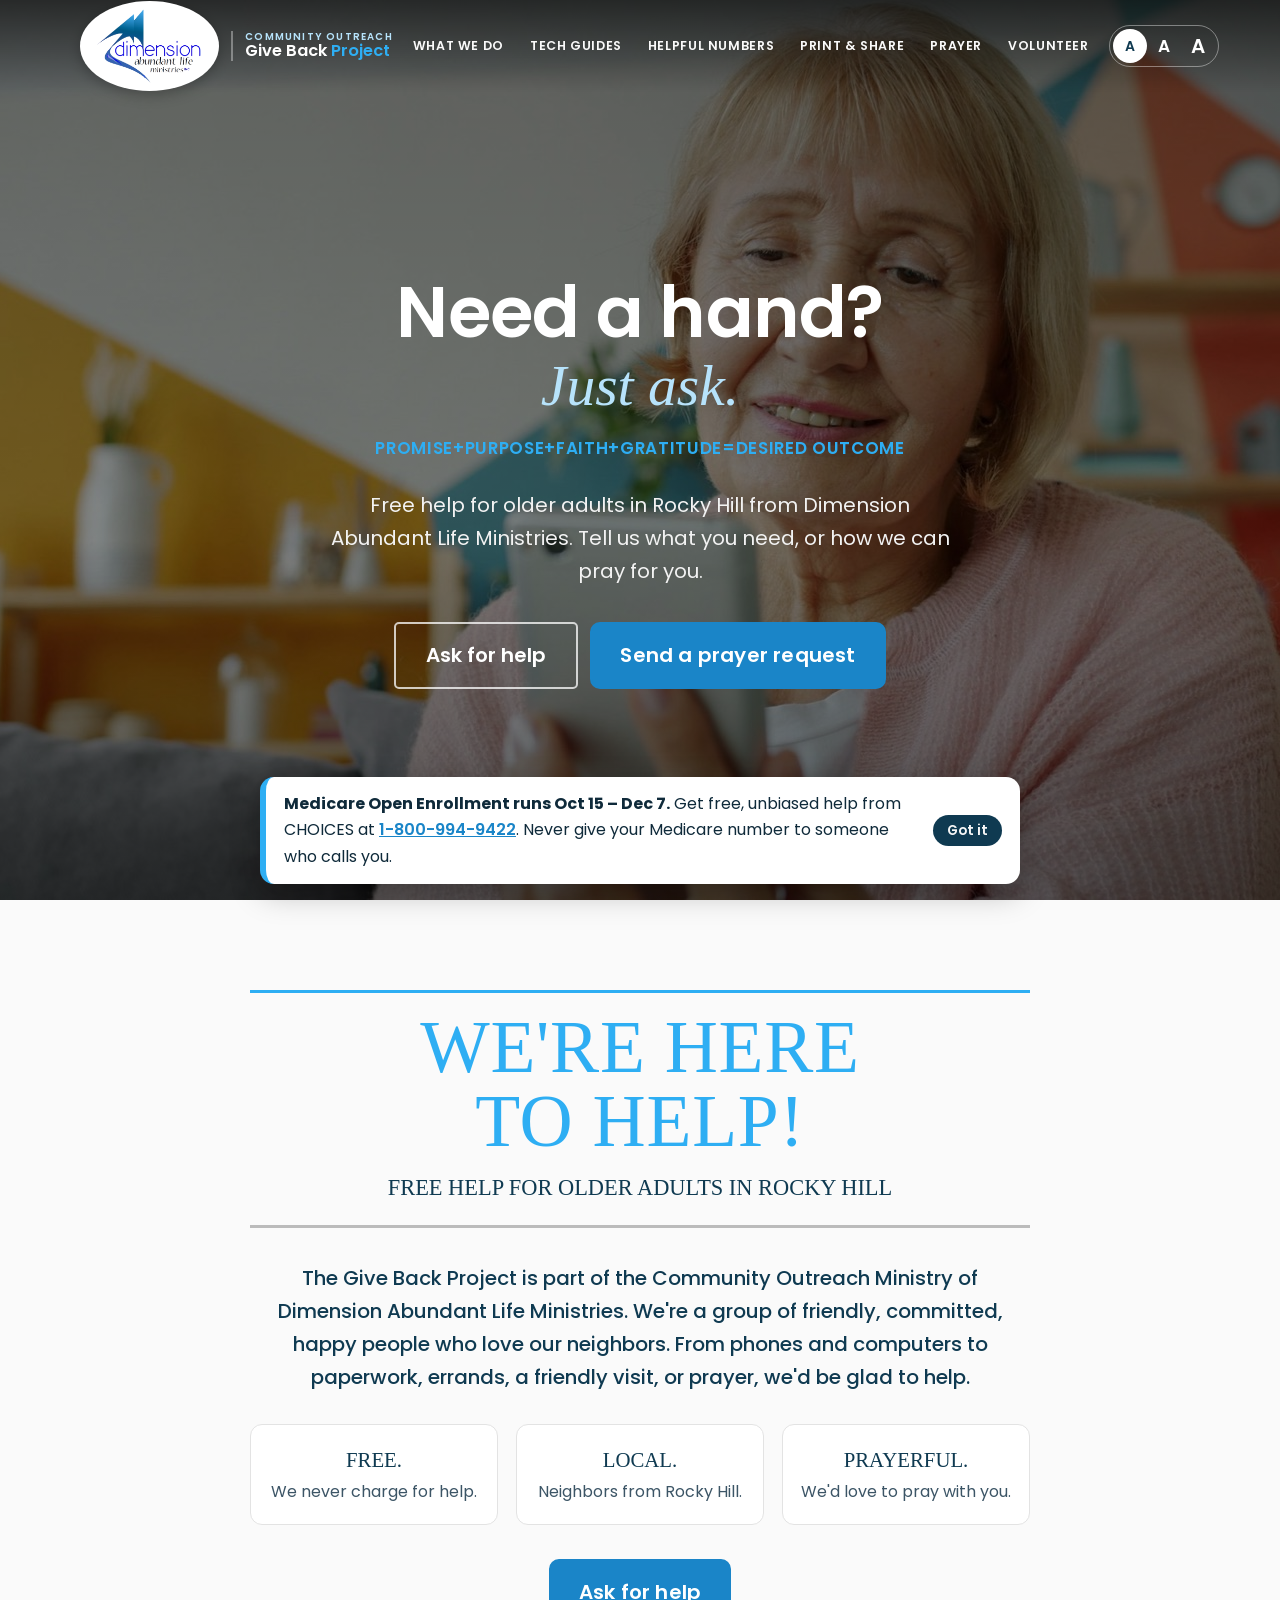
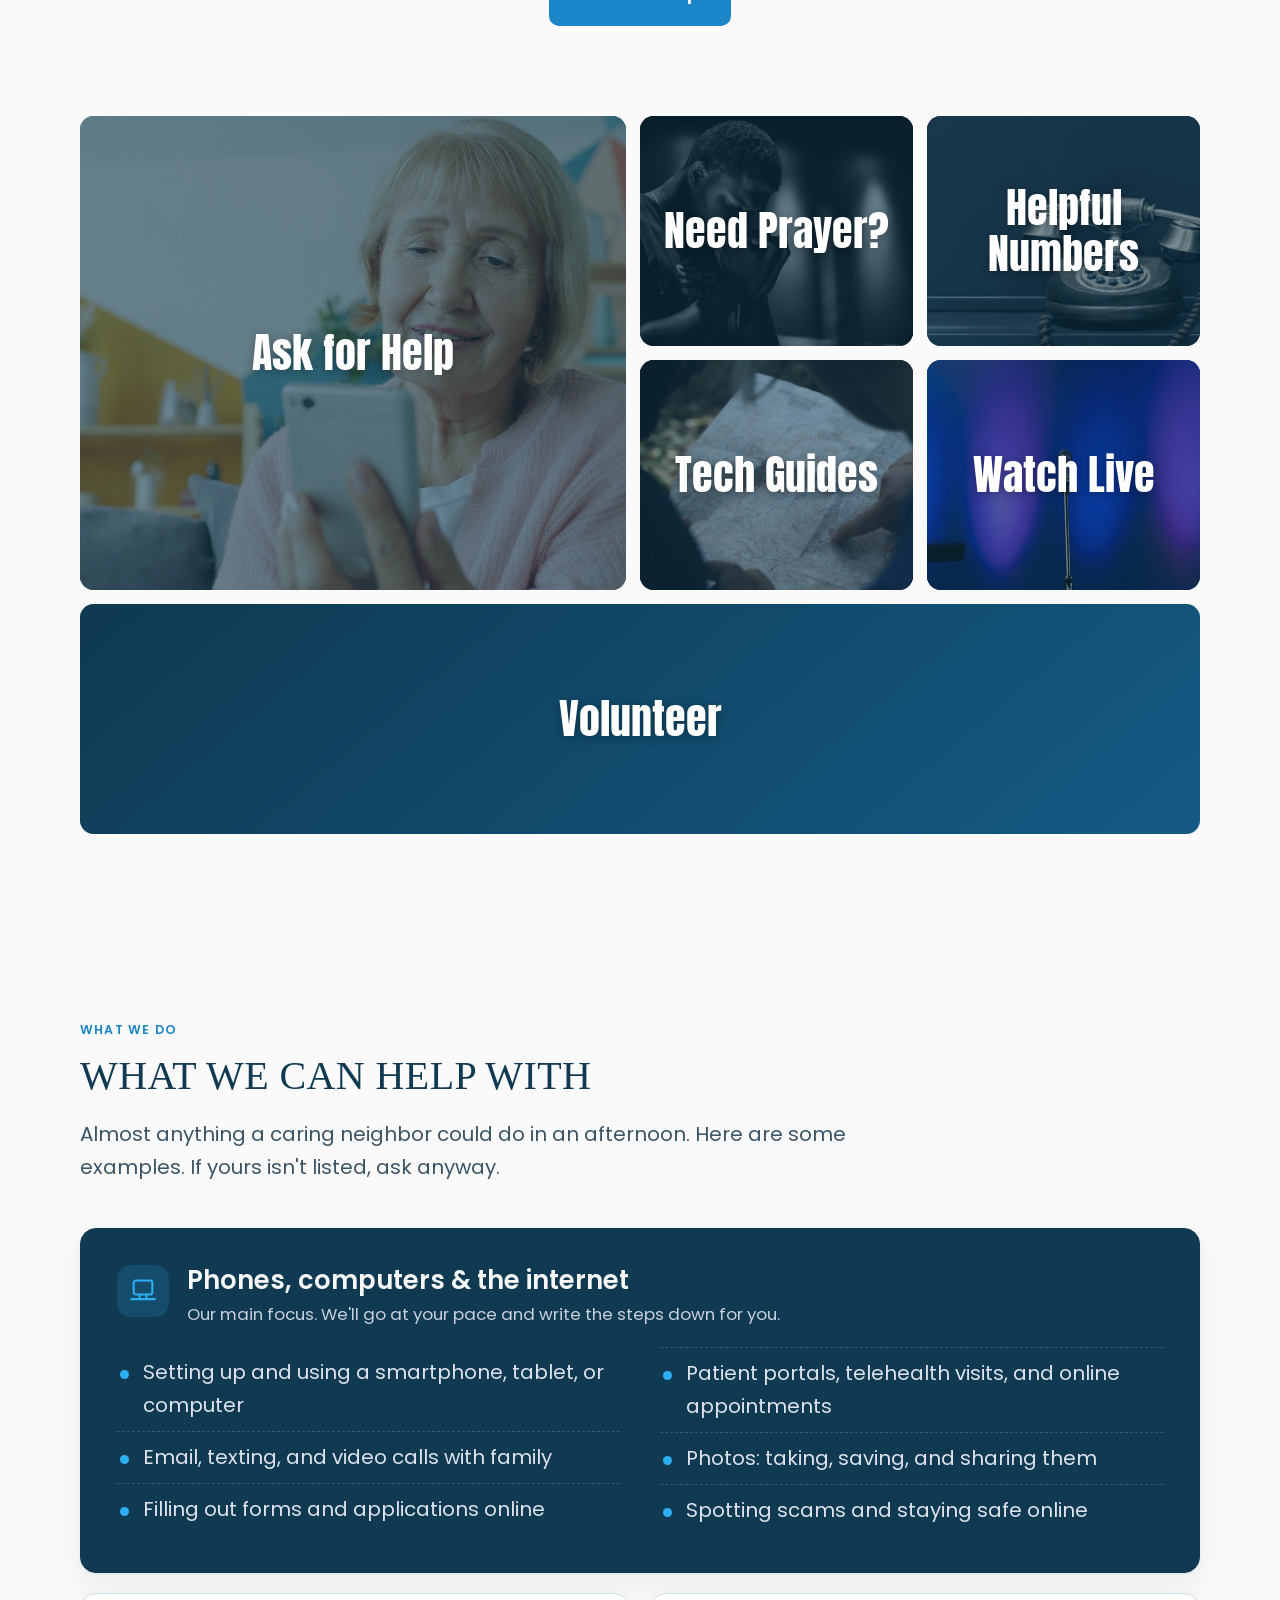
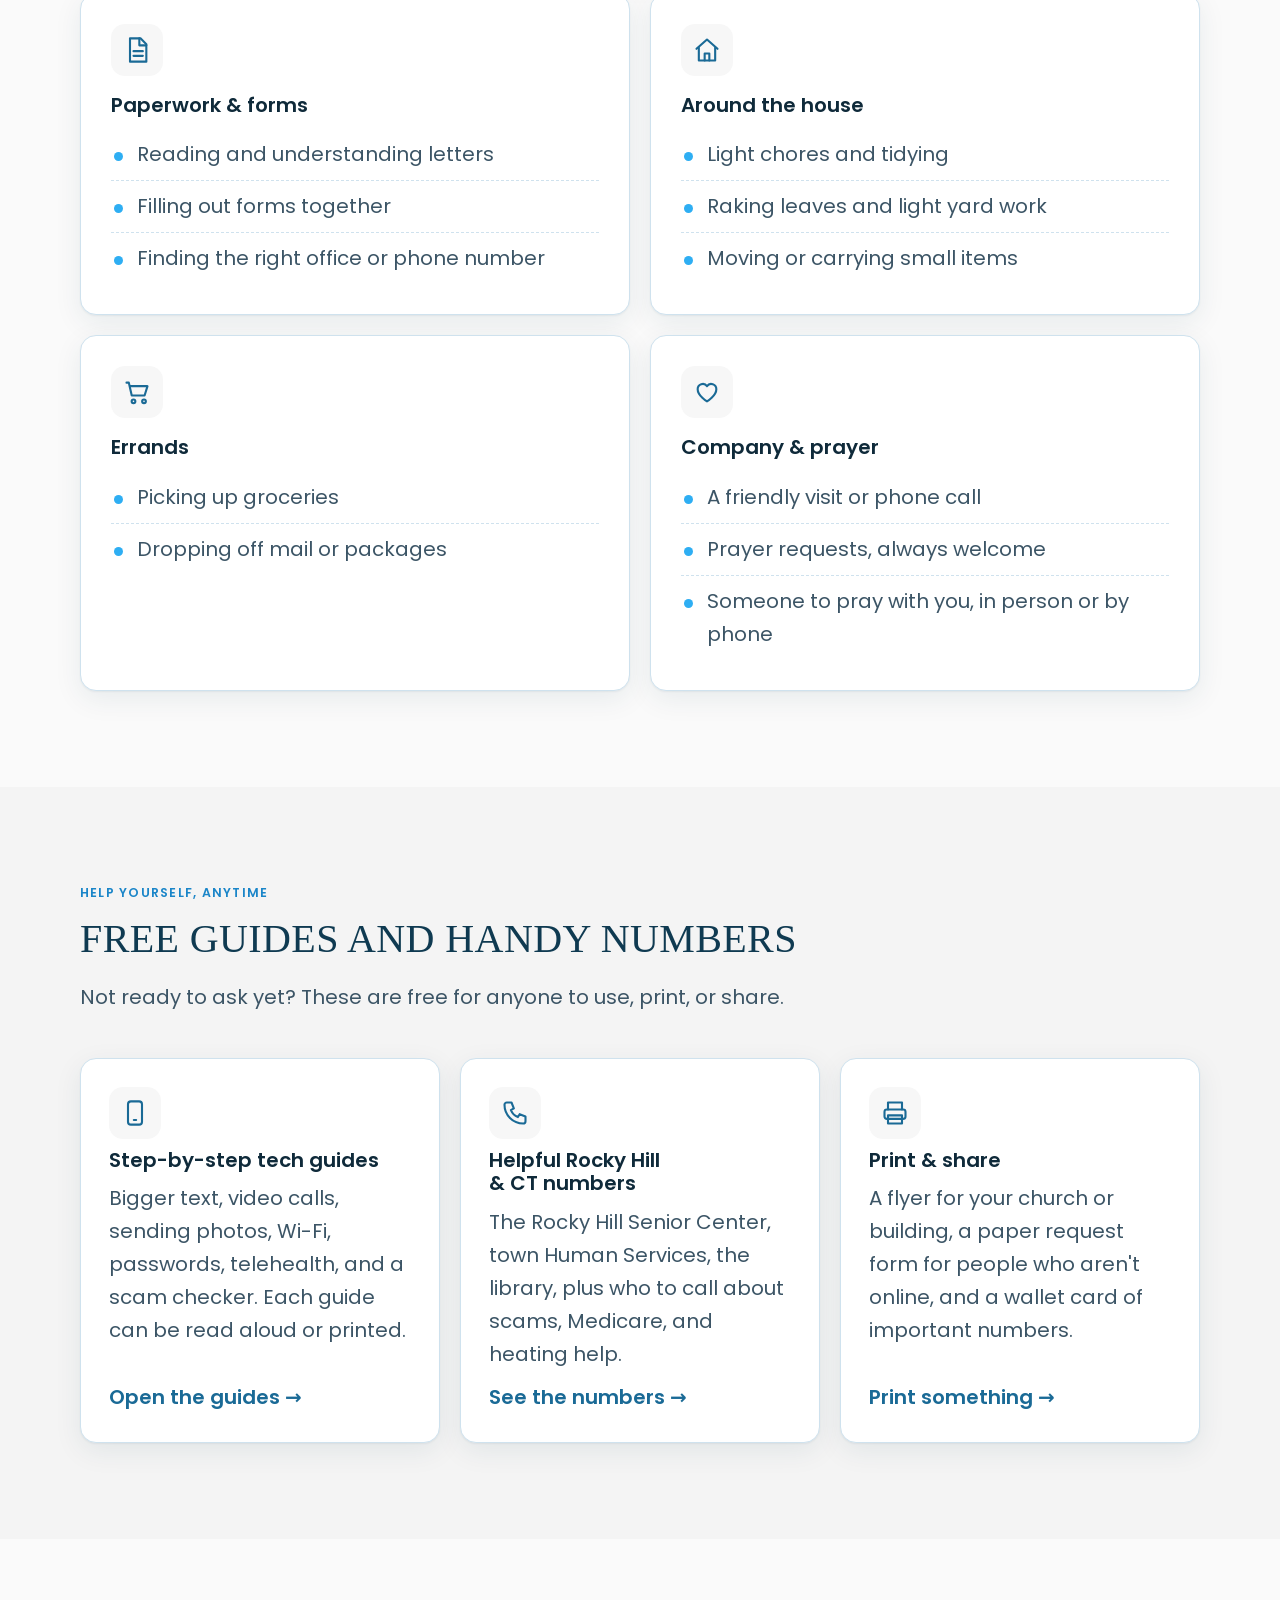
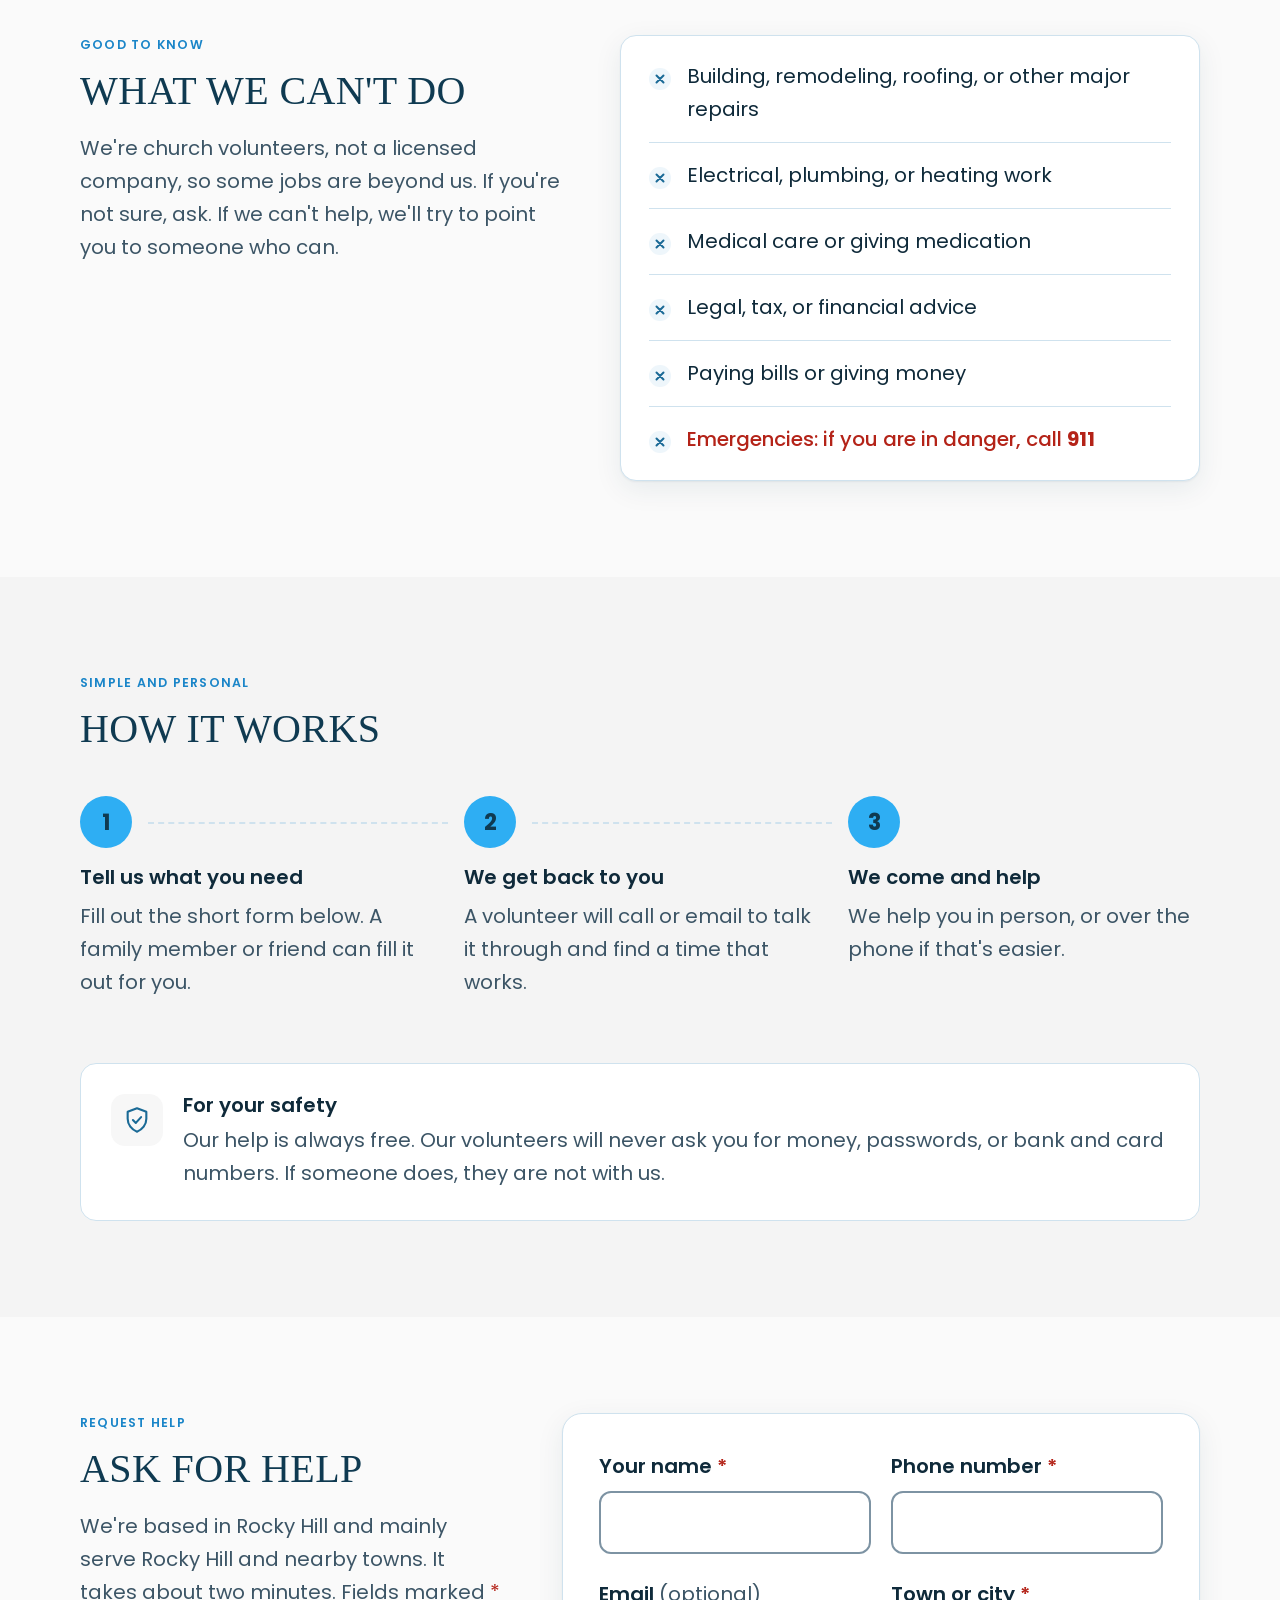
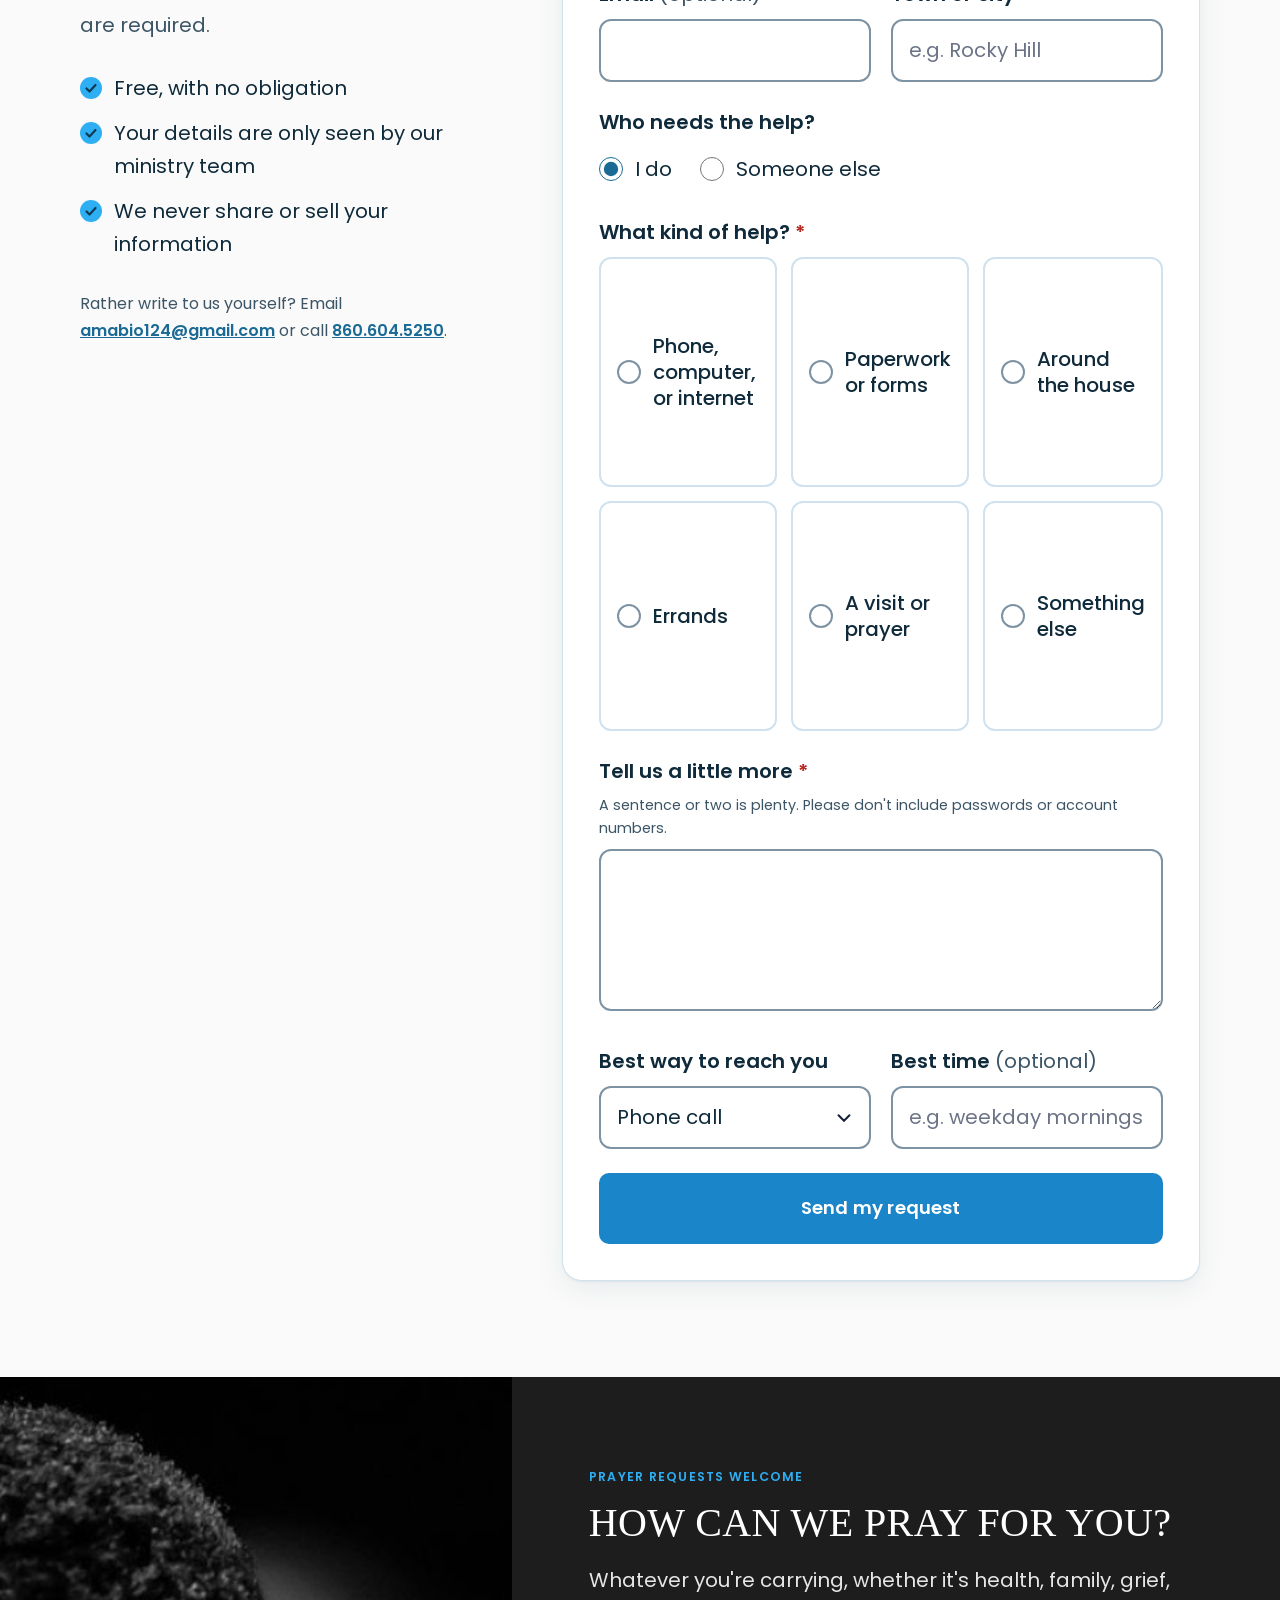
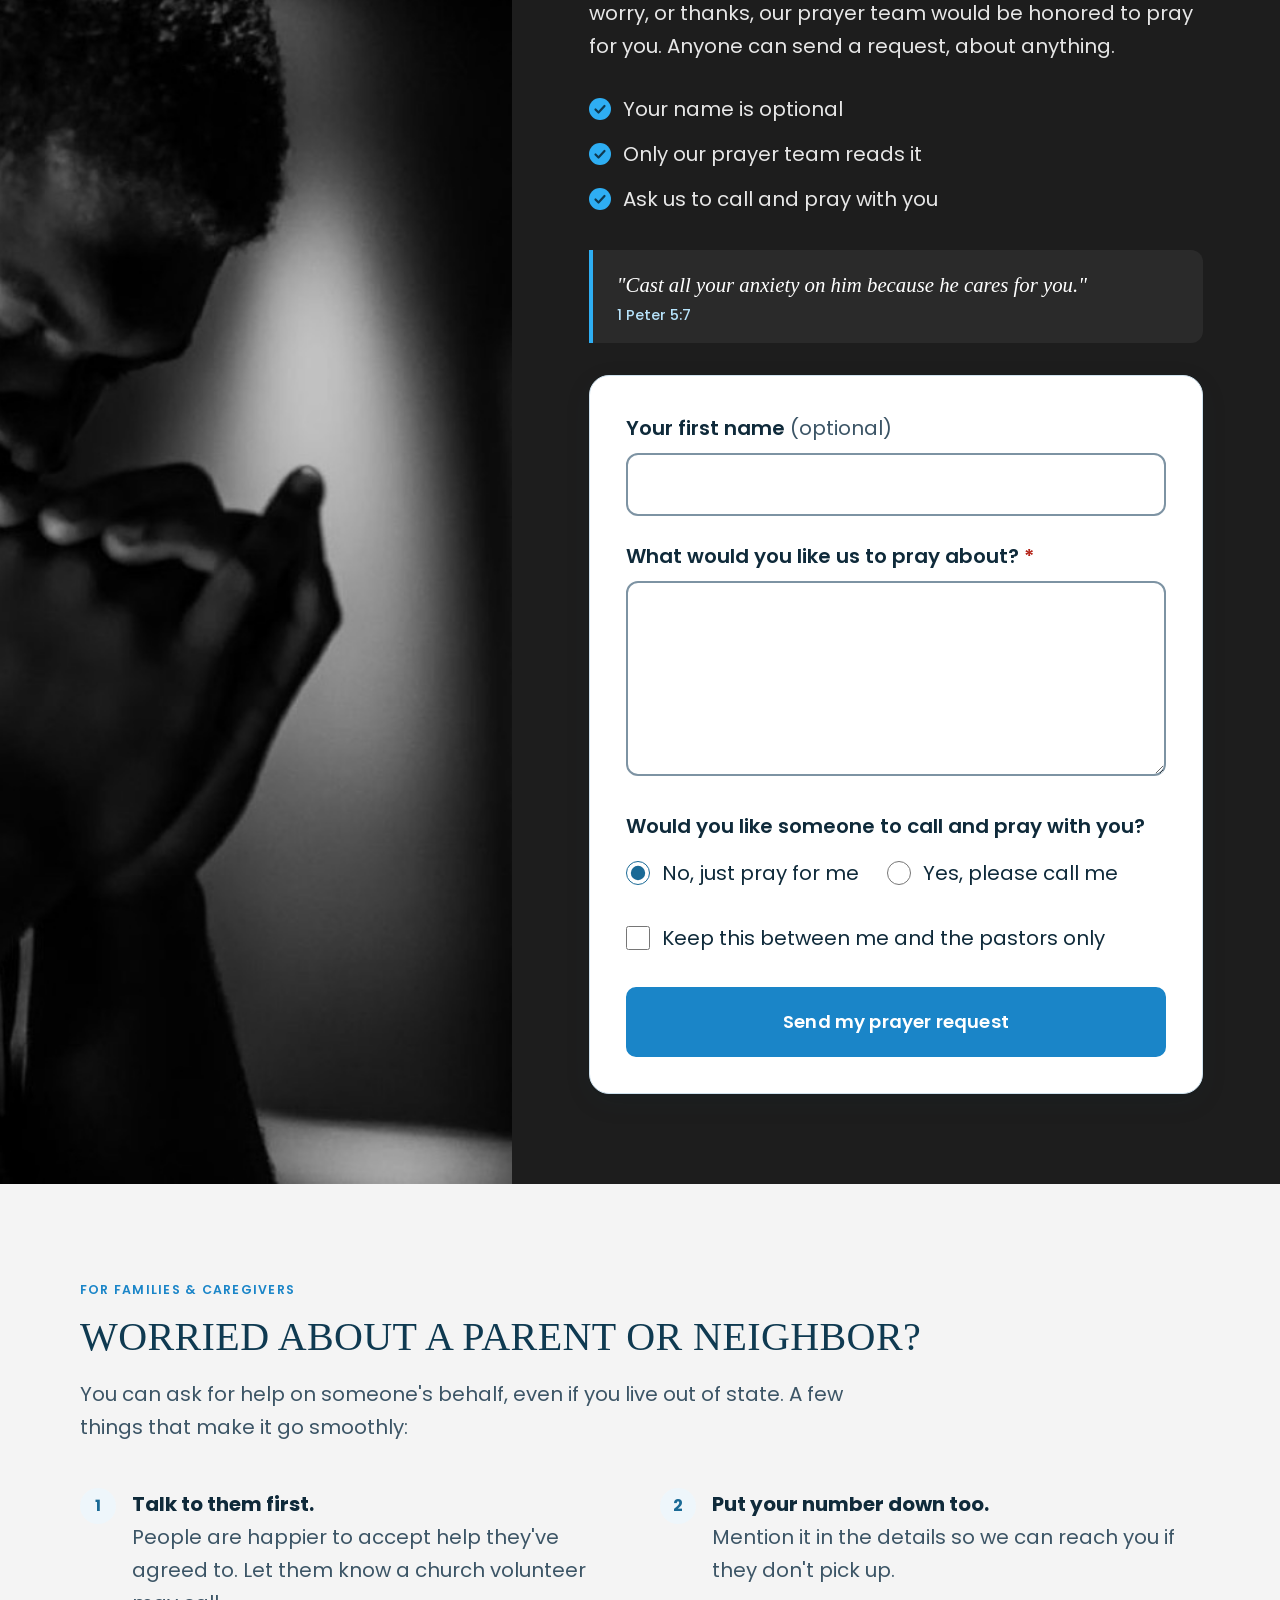
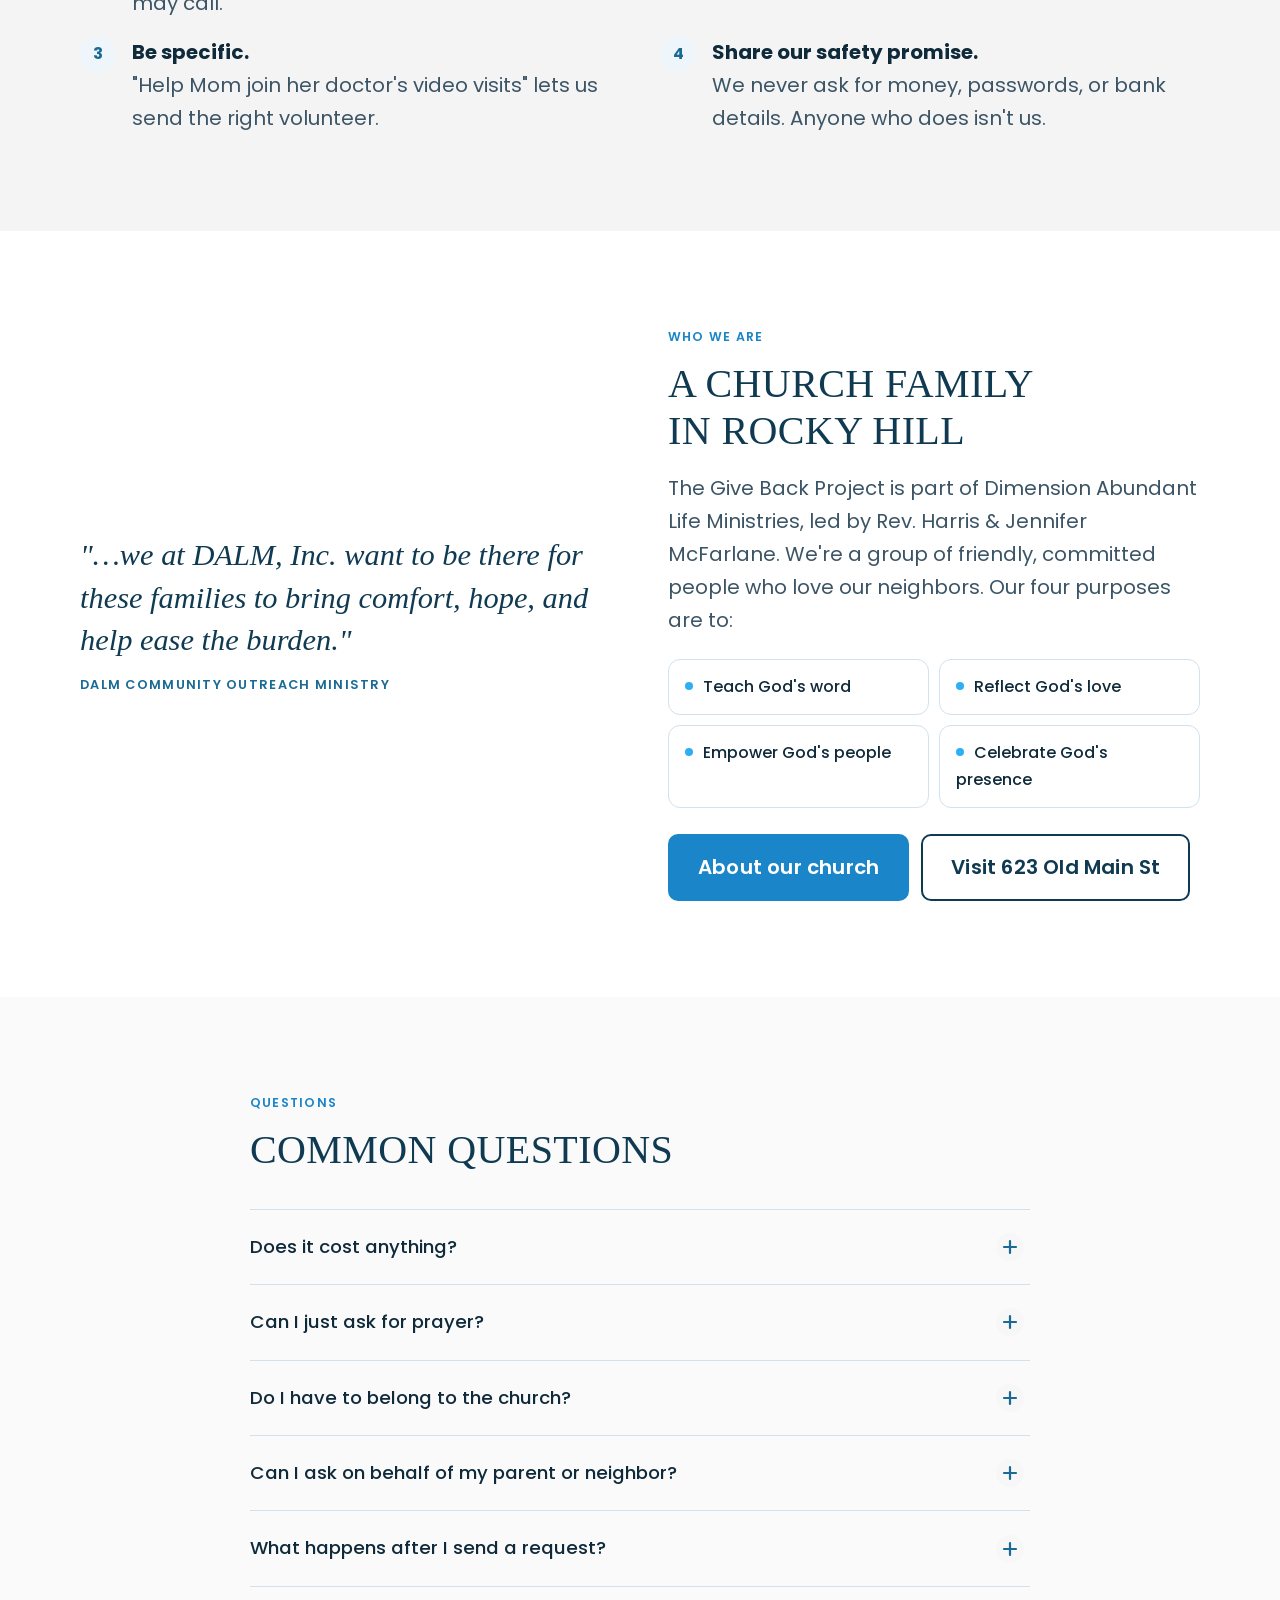
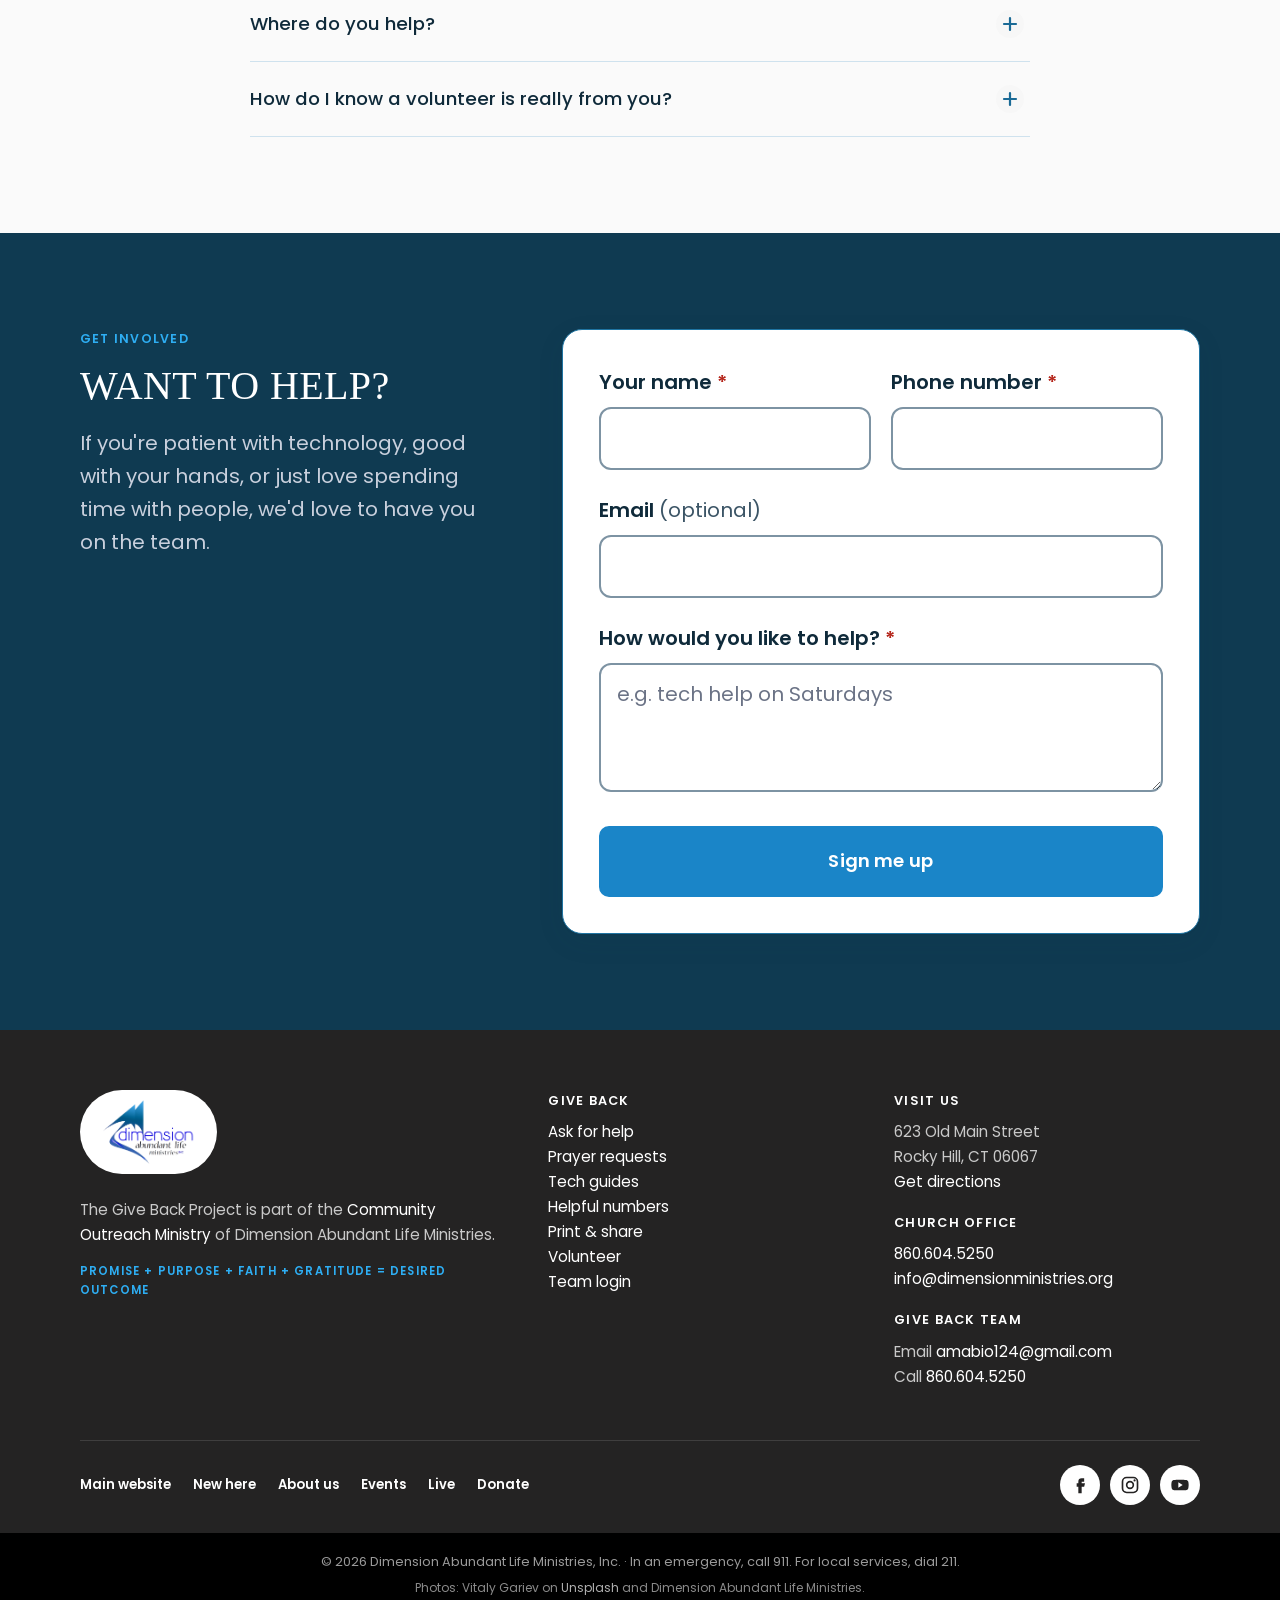
==== commit d319f6a4: "Match the look of dimensionministries.org and copy the church office on requests - Photo heroes unde" ====
--- a/index.html
+++ b/index.html
@@ -13,7 +13,7 @@
   <link rel="apple-touch-icon" href="assets/dalm-logo.png">
   <link rel="preconnect" href="https://fonts.googleapis.com">
   <link rel="preconnect" href="https://fonts.gstatic.com" crossorigin>
-  <link href="https://fonts.googleapis.com/css2?family=Poppins:wght@400;500;600;700&family=Playfair+Display:ital,wght@1,400;1,500&display=swap" rel="stylesheet">
+  <link href="https://fonts.googleapis.com/css2?family=Poppins:wght@400;500;600;700&family=Tinos:ital,wght@0,400;0,700;1,400&family=Anton&display=swap" rel="stylesheet">
   <link rel="stylesheet" href="styles.css">
 </head>
 <body>
@@ -54,36 +54,43 @@
   </div>
 
   <main id="main">
-    <section class="hero" id="top">
-      <div class="wrap hero-grid">
-        <div>
-          <p class="eyebrow">DALM Community Outreach · Rocky Hill, Connecticut</p>
-          <h1>Need a hand? <em>Just ask.</em></h1>
-          <p class="tagline">Helping ordinary people live extraordinary lives.</p>
-          <p class="lede">Dimension Abundant Life Ministries is giving back to the older adults in our Rocky Hill community. Tell us what you need help with, or how we can pray for you, and someone from our church will get back to you. It's always free.</p>
-          <div class="actions">
-            <a class="btn" href="#ask">Ask for help</a>
-            <a class="btn btn-ghost" href="#pray">Send a prayer request</a>
-          </div>
-        </div>
-        <svg class="hero-art" viewBox="0 0 320 280" role="img" aria-label="Illustration of a tablet showing a heart">
-          <circle cx="170" cy="140" r="128" fill="rgba(255,255,255,0.07)"/>
-          <rect x="78" y="44" width="184" height="200" rx="22" fill="var(--cream)"/>
-          <rect x="94" y="62" width="152" height="148" rx="10" fill="#fff"/>
-          <circle cx="170" cy="227" r="7" fill="var(--sand)"/>
-          <path d="M170 176s-38-22-38-48a19 19 0 0 1 38-6 19 19 0 0 1 38 6c0 26-38 48-38 48z" fill="var(--amber)"/>
-          <rect x="112" y="80" width="46" height="8" rx="4" fill="var(--sand)"/>
-          <circle cx="58" cy="78" r="10" fill="var(--amber)" opacity="0.5"/>
-          <circle cx="286" cy="214" r="14" fill="var(--amber)" opacity="0.35"/>
-          <path d="M270 70l6 12 12 6-12 6-6 12-6-12-12-6 12-6z" fill="var(--amber)"/>
-        </svg>
-      </div>
-      <div class="wrap">
+    <section class="hero hero-photo" id="top" style="--photo:url('assets/photos/hero.jpg')">
+      <div class="wrap hero-center">
+        <h1>Need a hand?</h1>
+        <p class="hero-script">Just ask.</p>
+        <p class="equation">Promise+Purpose+Faith+Gratitude=Desired Outcome</p>
+        <p class="lede">Free help for older adults in Rocky Hill from Dimension Abundant Life Ministries. Tell us what you need, or how we can pray for you.</p>
+        <div class="actions">
+          <a class="btn-outline-light" href="#ask">Ask for help</a>
+          <a class="btn" href="#pray">Send a prayer request</a>
+        </div>
+      </div>
+    </section>
+
+    <section class="welcome">
+      <div class="wrap narrow">
+        <div class="ruled">
+          <h2 class="big-blue">We're here to help!</h2>
+          <p class="sub-serif">Free help for older adults in Rocky Hill</p>
+        </div>
+        <p class="welcome-text">The Give Back Project is part of the Community Outreach Ministry of Dimension Abundant Life Ministries. We're a group of friendly, committed, happy people who love our neighbors. From phones and computers to paperwork, errands, a friendly visit, or prayer, we'd be glad to help.</p>
         <ul class="promises">
           <li><strong>Free.</strong> We never charge for help.</li>
           <li><strong>Local.</strong> Neighbors from Rocky Hill.</li>
           <li><strong>Prayerful.</strong> We'd love to pray with you.</li>
         </ul>
+        <a class="btn" href="#ask">Ask for help</a>
+      </div>
+    </section>
+
+    <section class="tiles-section" aria-label="Quick links">
+      <div class="wrap tiles">
+        <a class="tile-card t-big" href="#ask" style="--photo:url('assets/photos/hero.jpg')"><span>Ask for Help</span></a>
+        <a class="tile-card" href="#pray" style="--photo:url('assets/photos/prayer.jpg')"><span>Need Prayer?</span></a>
+        <a class="tile-card" href="resources.html" style="--photo:url('assets/photos/telephone.jpg')"><span>Helpful Numbers</span></a>
+        <a class="tile-card" href="guides.html" style="--photo:url('assets/photos/map.jpg')"><span>Tech Guides</span></a>
+        <a class="tile-card" href="https://www.dimensionministries.org/live" target="_blank" rel="noopener" style="--photo:url('assets/photos/live.jpg')"><span>Watch Live</span></a>
+        <a class="tile-card t-plain" href="#volunteer"><span>Volunteer</span></a>
       </div>
     </section>
 
@@ -338,6 +345,7 @@
     </section>
 
     <section id="pray" class="pray">
+      <div class="pray-photo" role="img" aria-label="A man praying" style="--photo:url('assets/photos/prayer.jpg')"></div>
       <div class="wrap ask-grid">
         <div class="ask-intro">
           <p class="kicker">Prayer requests welcome</p>
@@ -552,6 +560,7 @@
     <div class="footer-bottom">
       <div class="wrap">
         <p>© <span id="year"></span> Dimension Abundant Life Ministries, Inc. · In an emergency, call 911. For local services, dial 211.</p>
+        <p class="credit">Photos: Vitaly Gariev on <a href="https://unsplash.com/photos/elderly-woman-smiling-while-looking-at-smartphone-cHbyGVOQspk" target="_blank" rel="noopener">Unsplash</a> and Dimension Abundant Life Ministries.</p>
       </div>
     </div>
   </footer>
--- a/styles.css
+++ b/styles.css
@@ -607,3 +607,156 @@
   nav .nav-ask { display: block; color: var(--amber-deep); }
   .header-tools { margin-left: auto; }
 }
+
+/* ===================================================================
+   Look of dimensionministries.org: photo heroes under a transparent
+   header, Times-style serif headings, sky-blue buttons, tinted tiles
+   =================================================================== */
+
+:root {
+  --heading-serif: "Tinos", "Times New Roman", Times, serif;
+  --script: "Tinos", "Times New Roman", Times, serif;
+  --condensed: "Anton", "Arial Narrow", Impact, sans-serif;
+  --cream: #f7f7f7;
+  --sand: #eef6fb;
+  --button: #1a85c8;
+}
+
+body { background: #fafafa; }
+
+h2 { font-family: var(--heading-serif); font-weight: 400; text-transform: uppercase; letter-spacing: 0.01em; color: var(--night); }
+.volunteer h2, .pray h2 { color: #fff; }
+.kicker { color: var(--button); }
+
+/* Header floats over the photo, turns solid when you scroll */
+.site-header {
+  position: fixed; left: 0; right: 0; top: 0;
+  background: linear-gradient(rgba(0, 0, 0, 0.55), rgba(0, 0, 0, 0));
+  border-bottom: 0; box-shadow: none; backdrop-filter: none; color: #fff;
+  transition: background 0.25s ease, box-shadow 0.25s ease;
+}
+.site-header.scrolled, body.solid-header .site-header { background: rgba(15, 58, 81, 0.97); box-shadow: 0 4px 18px rgba(0, 0, 0, 0.18); }
+body.solid-header main { padding-top: 92px; }
+.header-row { min-height: 92px; }
+.brand img { height: 74px; width: auto; background: #fff; border-radius: 50%; padding: 8px 16px; box-shadow: 0 4px 14px rgba(0, 0, 0, 0.25); box-sizing: content-box; }
+.brand-text { border-left-color: rgba(255, 255, 255, 0.35); }
+.brand-text small { color: #b7e3fb; }
+.brand-text b { color: #fff; }
+.brand-text b span { color: var(--amber); }
+nav { font-size: 0.78rem; letter-spacing: 0.05em; gap: 26px; }
+nav a { color: #fafafa; }
+nav a:hover, nav a[aria-current="page"] { color: var(--amber); box-shadow: none; }
+.textsize { border-color: rgba(255, 255, 255, 0.4); }
+.textsize button { color: #fff; }
+.textsize button[aria-pressed="true"] { background: #fff; color: var(--night); }
+.menu-btn { color: var(--amber); border-color: rgba(255, 255, 255, 0.4); text-transform: uppercase; letter-spacing: 0.06em; }
+
+/* Buttons like theirs: solid blue, rounded 10px */
+.btn { background: var(--button); border-color: var(--button); color: #fff; border-radius: 10px; font-weight: 600; }
+.btn:hover { background: #156fa8; border-color: #156fa8; box-shadow: 0 6px 18px rgba(26, 133, 200, 0.3); }
+.btn-small { border-radius: 8px; }
+.btn-outline { background: #fff; color: var(--night); border-color: var(--night); }
+.btn-outline:hover { background: var(--night); color: #fff; border-color: var(--night); }
+.btn-outline-light {
+  display: inline-block; color: #fff; text-decoration: none; font-weight: 600; padding: 15px 30px;
+  border: 2px solid rgba(255, 255, 255, 0.75); border-radius: 5px; transition: background 0.15s ease;
+}
+.btn-outline-light:hover { background: rgba(255, 255, 255, 0.14); }
+
+/* Photo heroes */
+.hero-photo { position: relative; isolation: isolate; color: #fff; background: #0b2d40; overflow: hidden; }
+.hero-photo::before { content: ""; position: absolute; inset: 0; z-index: -2; background: var(--photo) center / cover no-repeat; }
+.hero-photo::after { content: ""; position: absolute; inset: 0; z-index: -1; background: linear-gradient(rgba(0, 0, 0, 0.55), rgba(0, 0, 0, 0.45) 60%, rgba(0, 0, 0, 0.6)); }
+.hero.hero-photo { min-height: 100vh; min-height: 100svh; display: grid; align-items: center; padding: 130px 0 70px; }
+.hero-center { text-align: center; }
+.hero-center h1 { font-family: var(--sans); font-weight: 600; font-size: clamp(2.6rem, 6.4vw, 4.4rem); color: #fff; }
+.hero-script { font-family: var(--script); font-style: italic; font-size: clamp(2.2rem, 5.4vw, 3.6rem); color: #b7e3fb; line-height: 1.1; margin: 0; }
+.hero-center .equation { font-size: clamp(0.8rem, 1.6vw, 1.05rem); letter-spacing: 0.04em; color: var(--amber); margin: 18px 0 0; }
+.hero-center .lede { margin: 26px auto 34px; color: #f2f2f2; text-align: center; }
+.hero-center .actions { justify-content: center; }
+
+.page-hero.hero-photo { padding: 170px 0 90px; text-align: center; }
+.page-hero.hero-photo::before { filter: blur(5px); transform: scale(1.06); }
+.page-hero.hero-photo h1 { font-family: var(--heading-serif); font-weight: 400; font-size: clamp(2.6rem, 6vw, 4.6rem); color: #fff; text-shadow: 0 2px 12px rgba(0, 0, 0, 0.35); }
+.page-hero.hero-photo .lede { margin: 18px auto 0; color: #f2f2f2; }
+.page-hero.hero-photo .crumbs { color: #ddd; }
+.page-hero.hero-photo .actions { justify-content: center; }
+
+/* "WELCOME!" style intro */
+.welcome { background: #fafafa; text-align: center; padding: 90px 0; }
+.ruled { display: inline-block; padding: 18px 0; border-top: 3px solid var(--amber); border-bottom: 3px solid #bbb; margin-bottom: 34px; max-width: 100%; }
+.big-blue { font-size: clamp(2.4rem, 7vw, 4.6rem); color: var(--amber); line-height: 1; }
+.sub-serif { font-family: var(--heading-serif); text-transform: uppercase; font-size: clamp(1rem, 2.2vw, 1.4rem); color: var(--night); margin: 12px 0 0; }
+.welcome-text { font-weight: 500; color: var(--night); max-width: 40em; margin: 0 auto 30px; }
+.welcome .promises { list-style: none; display: grid; grid-template-columns: repeat(3, 1fr); gap: 18px; margin: 0 0 34px; padding: 0; border: 0; color: var(--ink-soft); }
+.welcome .promises li { background: #fff; border: 1px solid #e3e3e3; border-radius: 12px; padding: 18px; font-size: 1rem; }
+.welcome .promises strong { display: block; font-family: var(--heading-serif); font-style: normal; text-transform: uppercase; font-size: 1.3rem; color: var(--night); margin-bottom: 2px; }
+
+/* Photo tiles, like their ministries grid */
+.tiles-section { background: #fafafa; padding: 0 0 90px; }
+.tiles { display: grid; grid-template-columns: 2fr 1fr 1fr; grid-auto-rows: 230px; gap: 14px; }
+.tile-card {
+  position: relative; isolation: isolate; overflow: hidden; display: grid; place-items: center; text-align: center;
+  border-radius: 14px; text-decoration: none; color: #fff; background: var(--night);
+}
+.tile-card::before { content: ""; position: absolute; inset: 0; z-index: -2; background: var(--photo) center / cover no-repeat; transition: transform 0.4s ease; }
+.tile-card::after { content: ""; position: absolute; inset: 0; z-index: -1; background: rgba(15, 58, 81, 0.55); transition: background 0.2s ease; }
+.tile-card:hover::before { transform: scale(1.05); }
+.tile-card:hover::after { background: rgba(26, 133, 200, 0.55); }
+.tile-card span { font-family: var(--condensed); font-size: clamp(1.8rem, 3.4vw, 2.6rem); line-height: 1.1; padding: 0 16px; text-shadow: 0 2px 10px rgba(0, 0, 0, 0.3); }
+.t-big { grid-row: span 2; }
+.t-plain { background: linear-gradient(140deg, #0f3a51, #1a85c8); }
+
+/* Prayer: photo beside a dark panel, like "Join us online and in-person" */
+.pray { position: relative; background: #1d1d1d; color: #fff; padding: 0; display: grid; grid-template-columns: 40% 1fr; }
+.pray-photo { background: var(--photo) center / cover no-repeat; filter: grayscale(1); min-height: 100%; }
+.pray > .wrap { width: auto; margin: 0; padding: 90px 6vw; grid-template-columns: 1fr; gap: 32px; }
+.pray .kicker { color: var(--amber); }
+.pray .ask-intro { position: static; }
+.pray .ask-intro > p:not(.kicker), .pray .ask-points li { color: #e6e6e6; }
+.pray .verse { background: rgba(255, 255, 255, 0.06); color: #fff; }
+.pray .verse cite { color: #b7e3fb; }
+.pray .form, .pray .thanks { color: var(--ink); }
+
+.volunteer { background: var(--night); }
+.outreach { background: #fff; }
+.band { background: #f4f4f4; }
+
+/* Seasonal notice sits at the bottom of the screen now that the header floats */
+.notice { position: fixed; left: 16px; right: 16px; bottom: 16px; z-index: 25; border-radius: 14px; box-shadow: 0 10px 30px rgba(0, 0, 0, 0.25); background: #fff; color: var(--ink); border-left: 6px solid var(--amber); max-width: 760px; margin: 0 auto; }
+.notice .wrap { width: auto; padding: 14px 18px; }
+.notice a { color: var(--button); }
+
+.site-footer .credit { font-size: 0.75rem; color: #8a8a8a; margin-top: 6px; }
+.site-footer .credit a { color: #b0b0b0; }
+
+@media (max-width: 1180px) {
+  nav { background: var(--night); }
+  nav a { color: #fff; border-top-color: rgba(255, 255, 255, 0.12); }
+  nav .nav-ask { color: var(--amber); }
+}
+@media (max-width: 900px) {
+  .tiles { grid-template-columns: 1fr 1fr; grid-auto-rows: 180px; }
+  .t-big { grid-column: span 2; grid-row: span 1; }
+  .pray { grid-template-columns: 1fr; }
+  .pray-photo { min-height: 260px; }
+  .pray > .wrap { padding: 56px 20px; }
+}
+@media (max-width: 600px) {
+  .header-row { min-height: 76px; }
+  .brand img { height: 52px; padding: 6px 12px; }
+  body.solid-header main { padding-top: 76px; }
+  .welcome .promises { grid-template-columns: 1fr; }
+  .tiles { grid-template-columns: 1fr; grid-auto-rows: 150px; }
+  .t-big { grid-column: auto; }
+  .hero.hero-photo { padding-top: 110px; }
+  .btn-outline-light { width: 100%; text-align: center; }
+}
+@media print {
+  .hero-photo::before, .hero-photo::after { display: none; }
+  .page-hero.hero-photo { padding: 0 0 16px; text-align: left; }
+  .page-hero.hero-photo h1 { color: #000; text-shadow: none; }
+}
+.t-plain { grid-column: 1 / -1; }
+@media (max-width: 1440px) { .header-tools .btn-small { display: none; } }
+@media (max-width: 900px) { .t-plain { grid-column: 1 / -1; } }
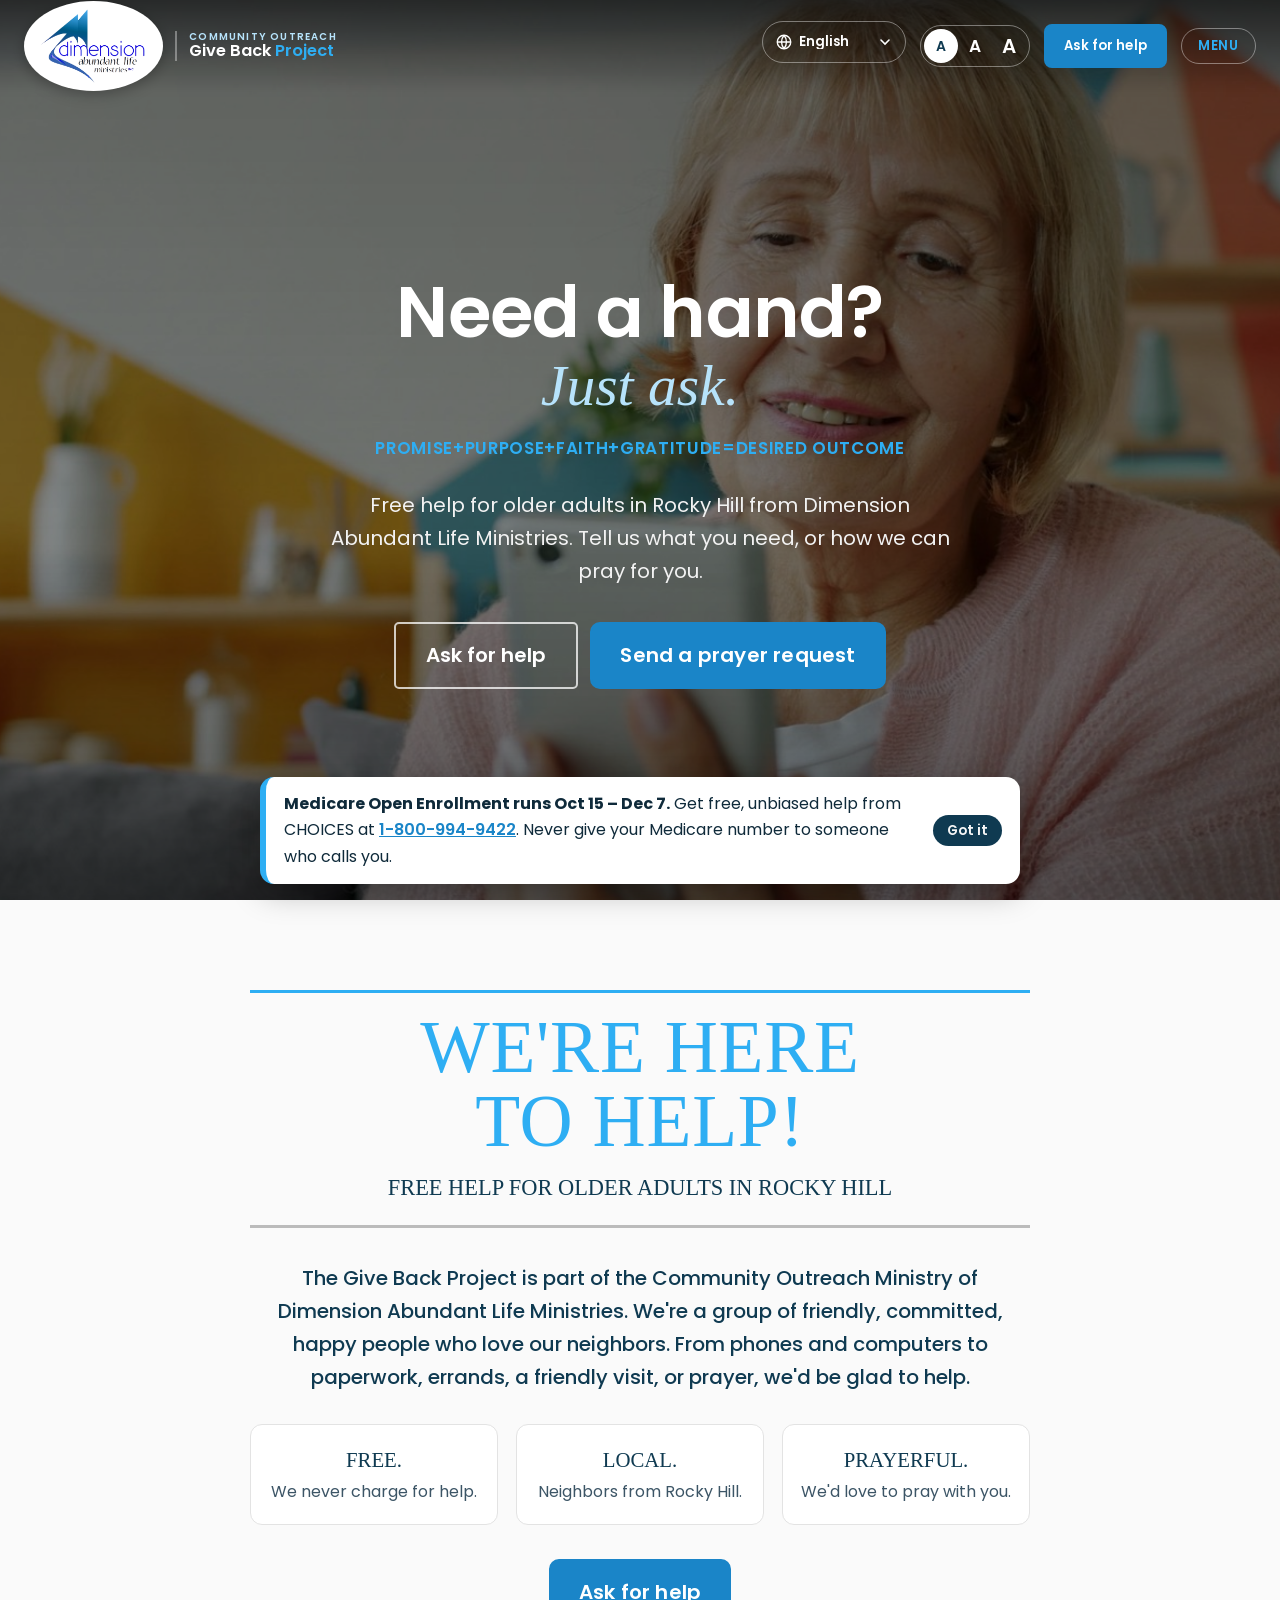
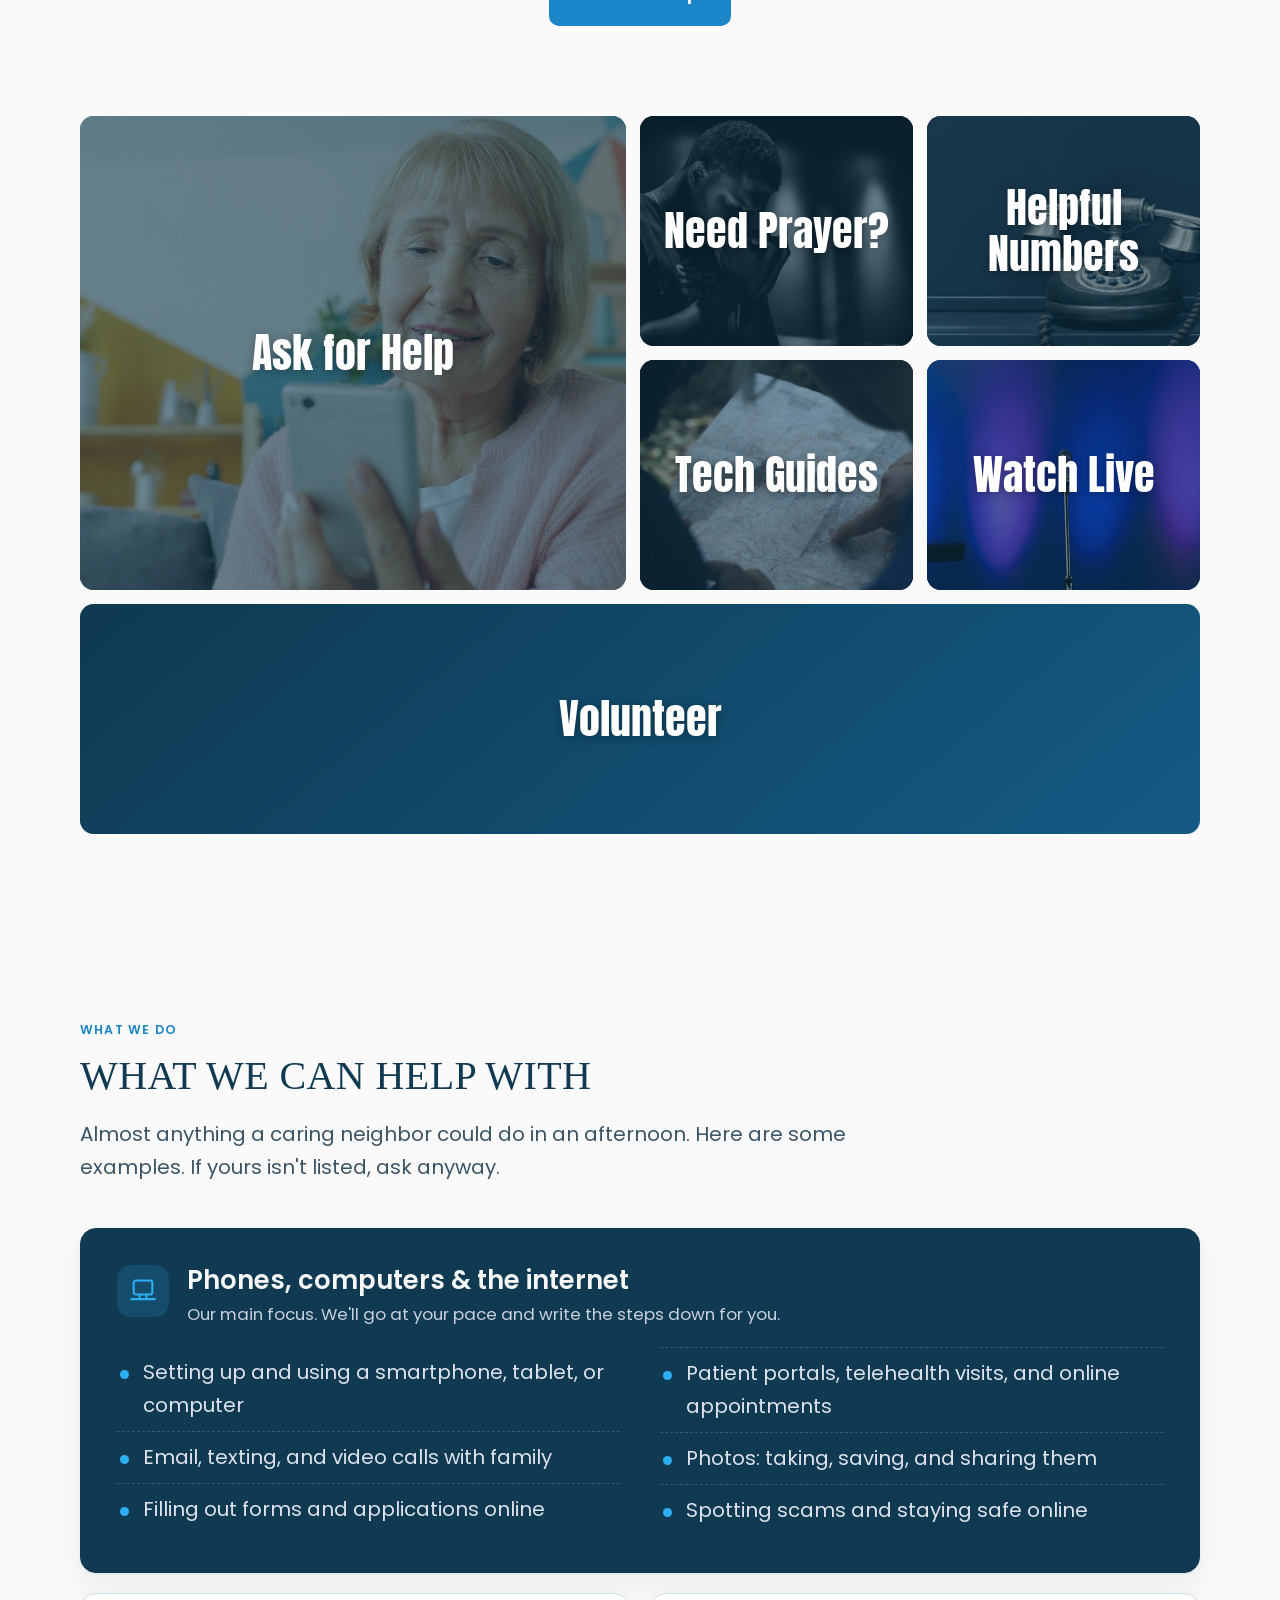
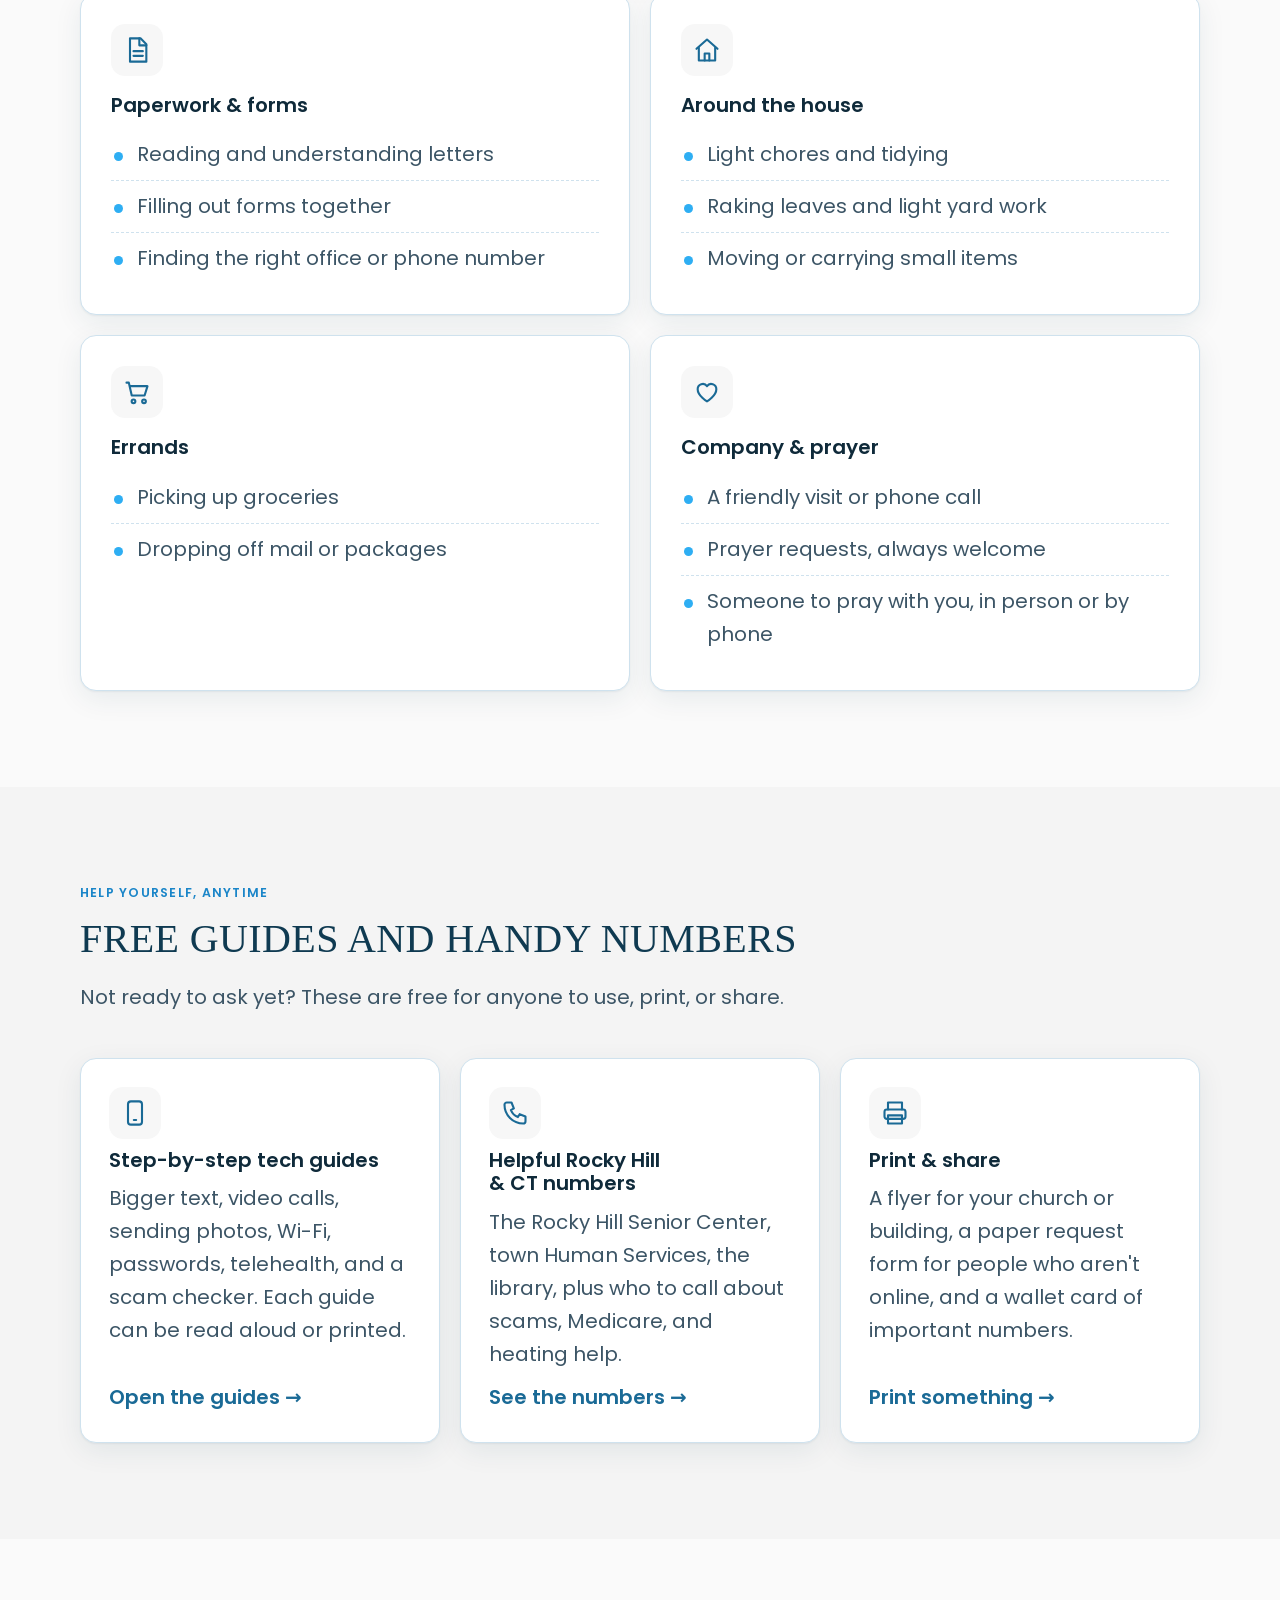
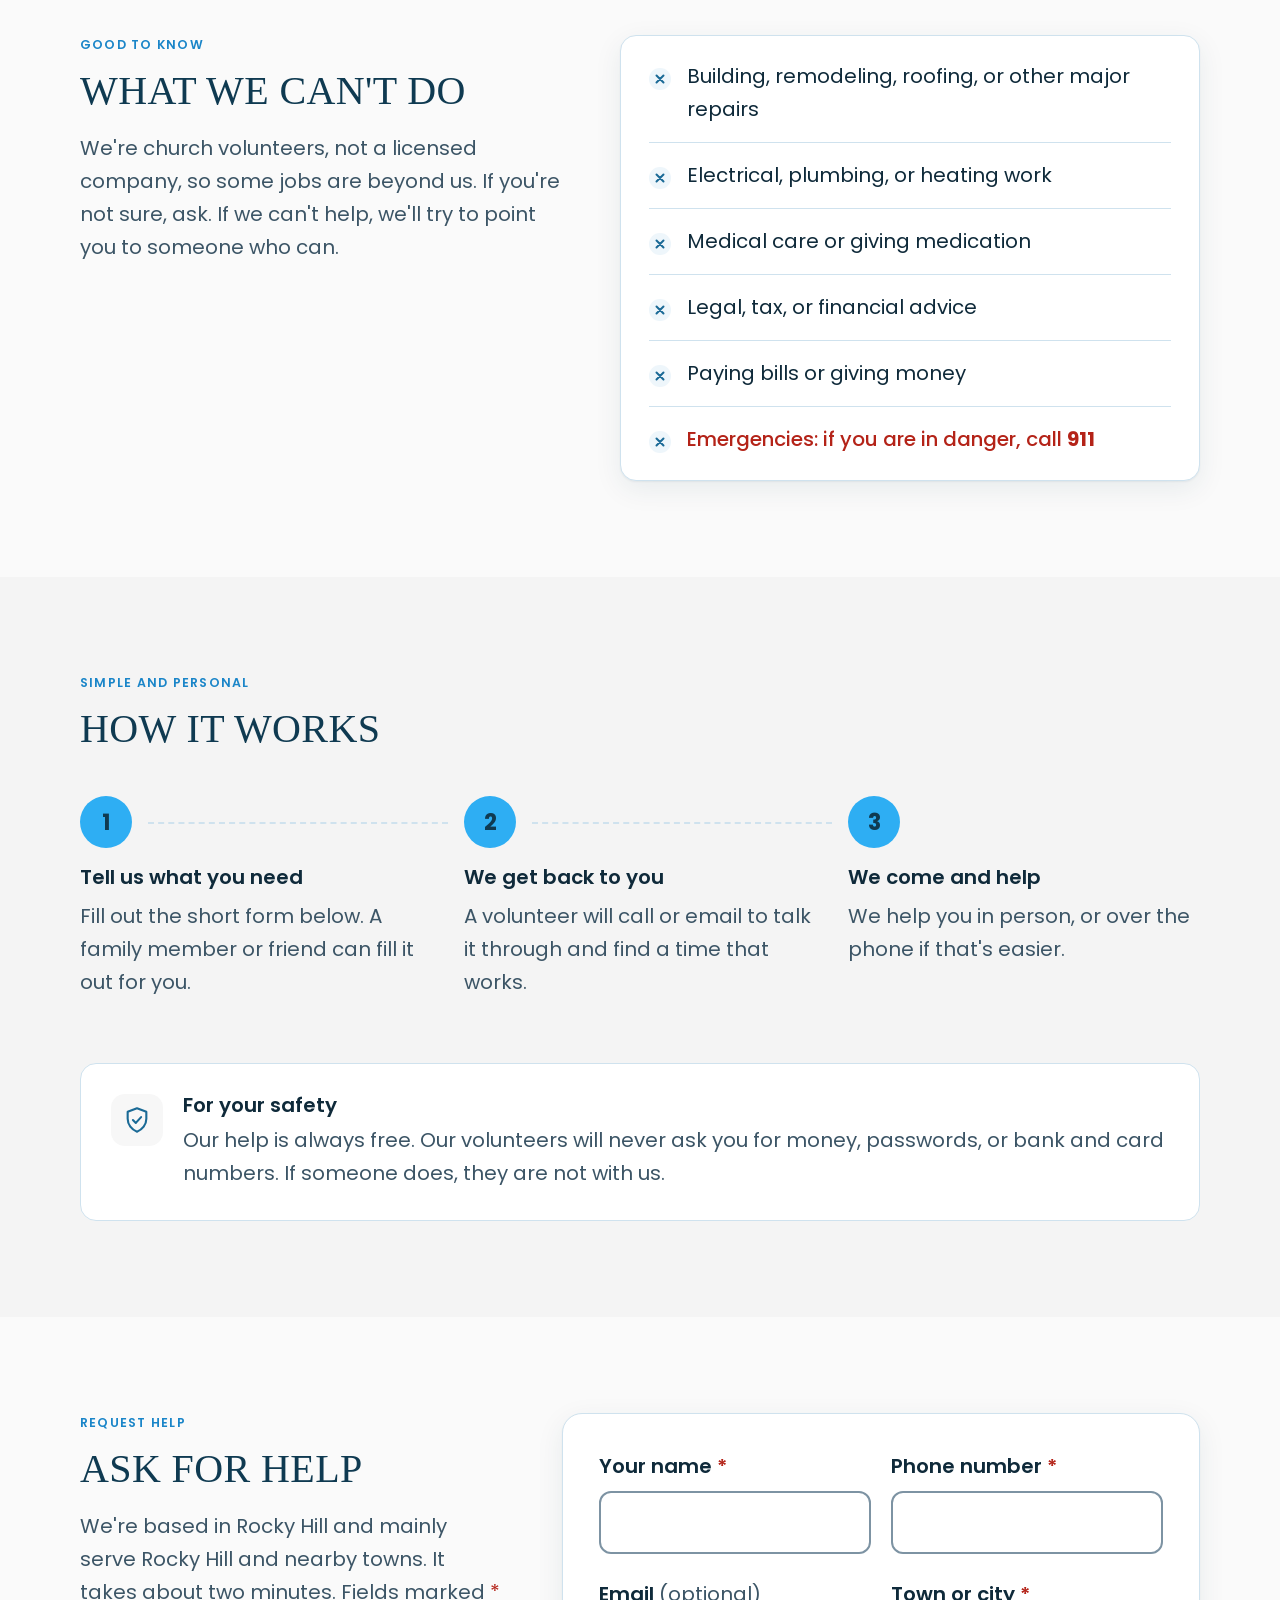
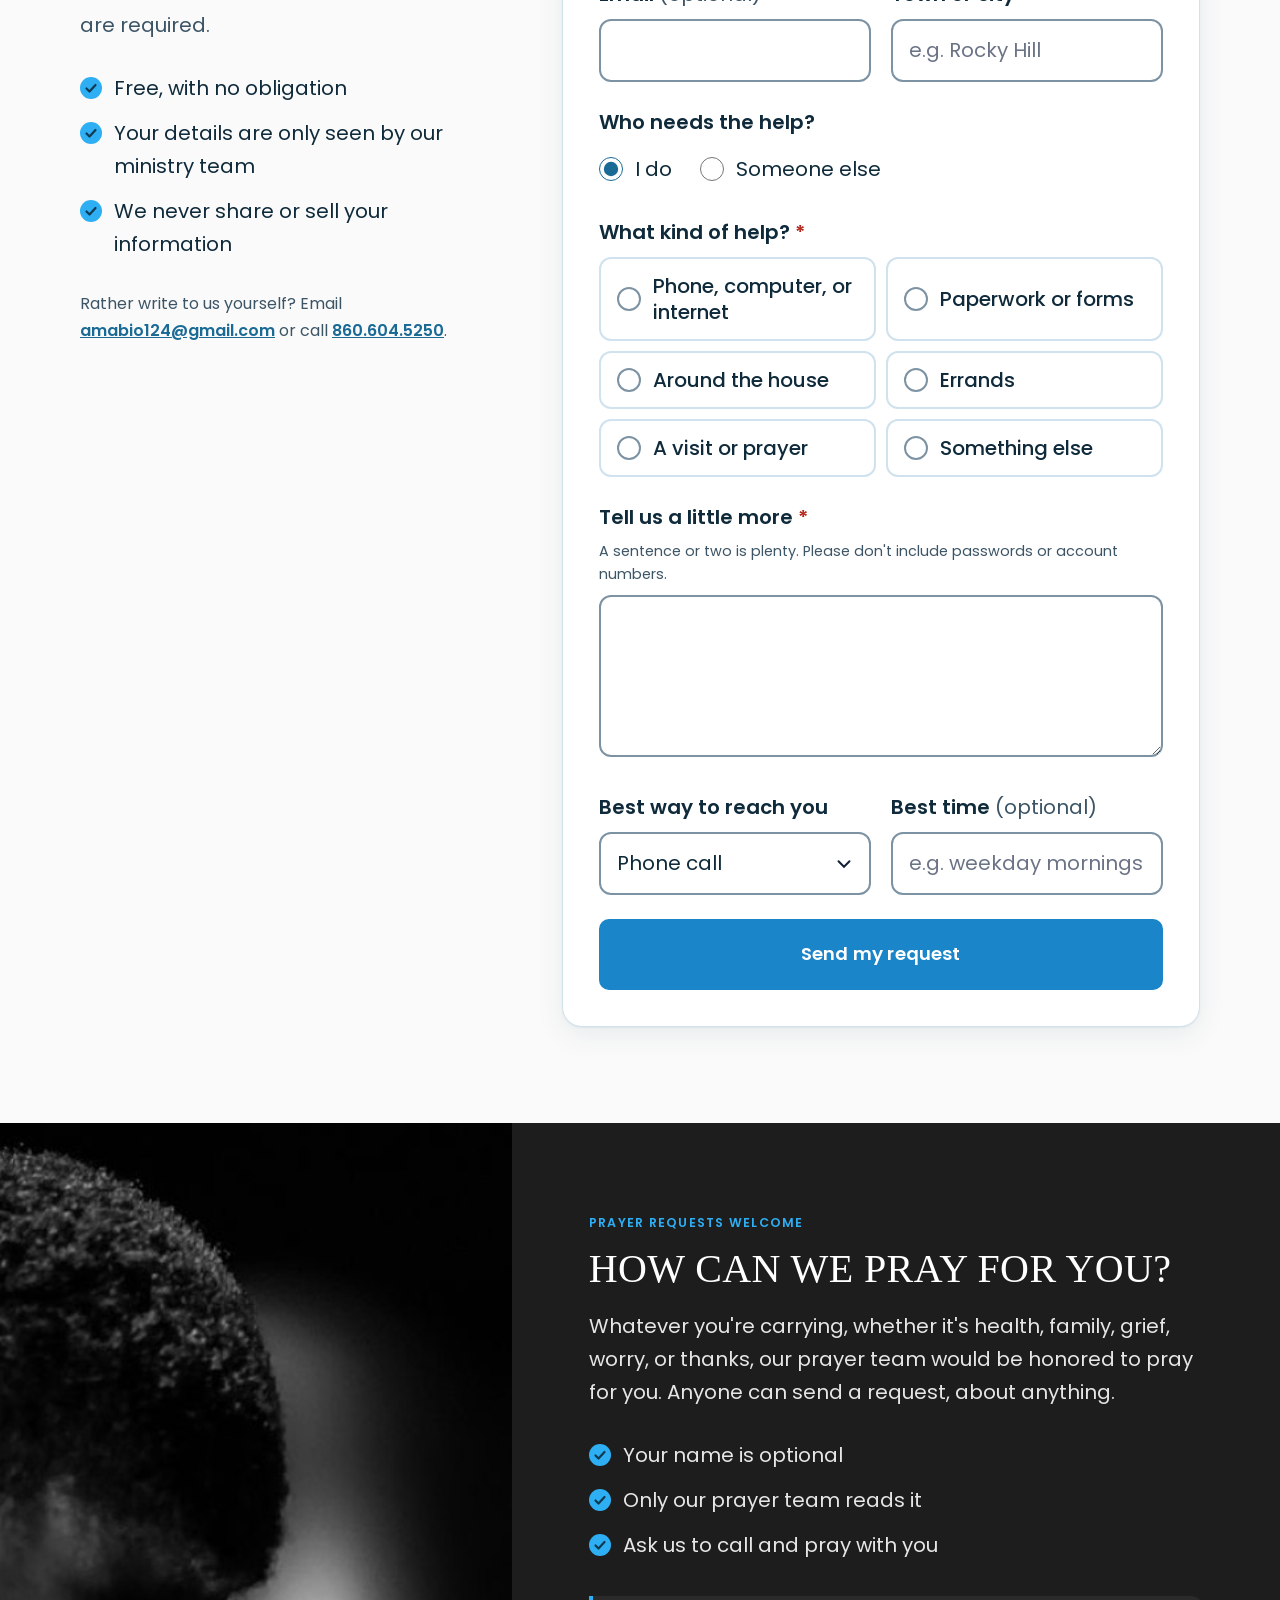
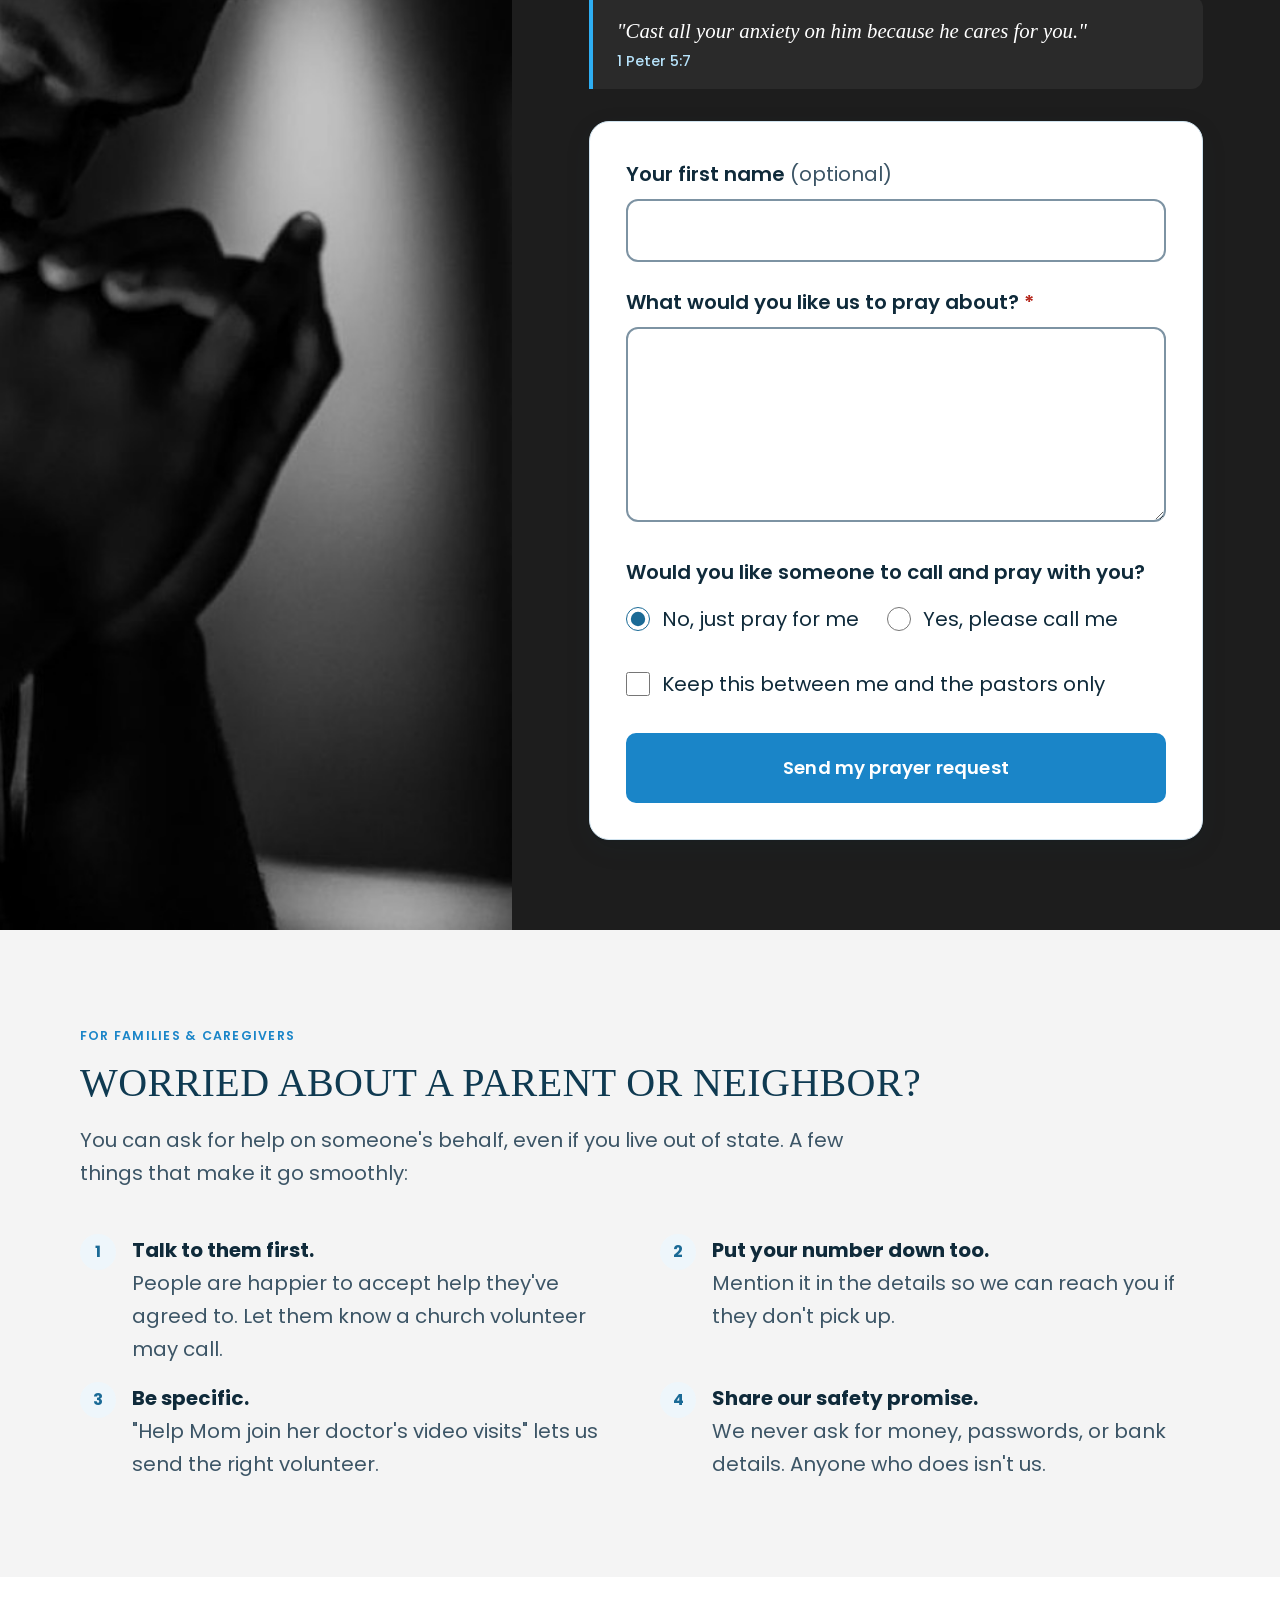
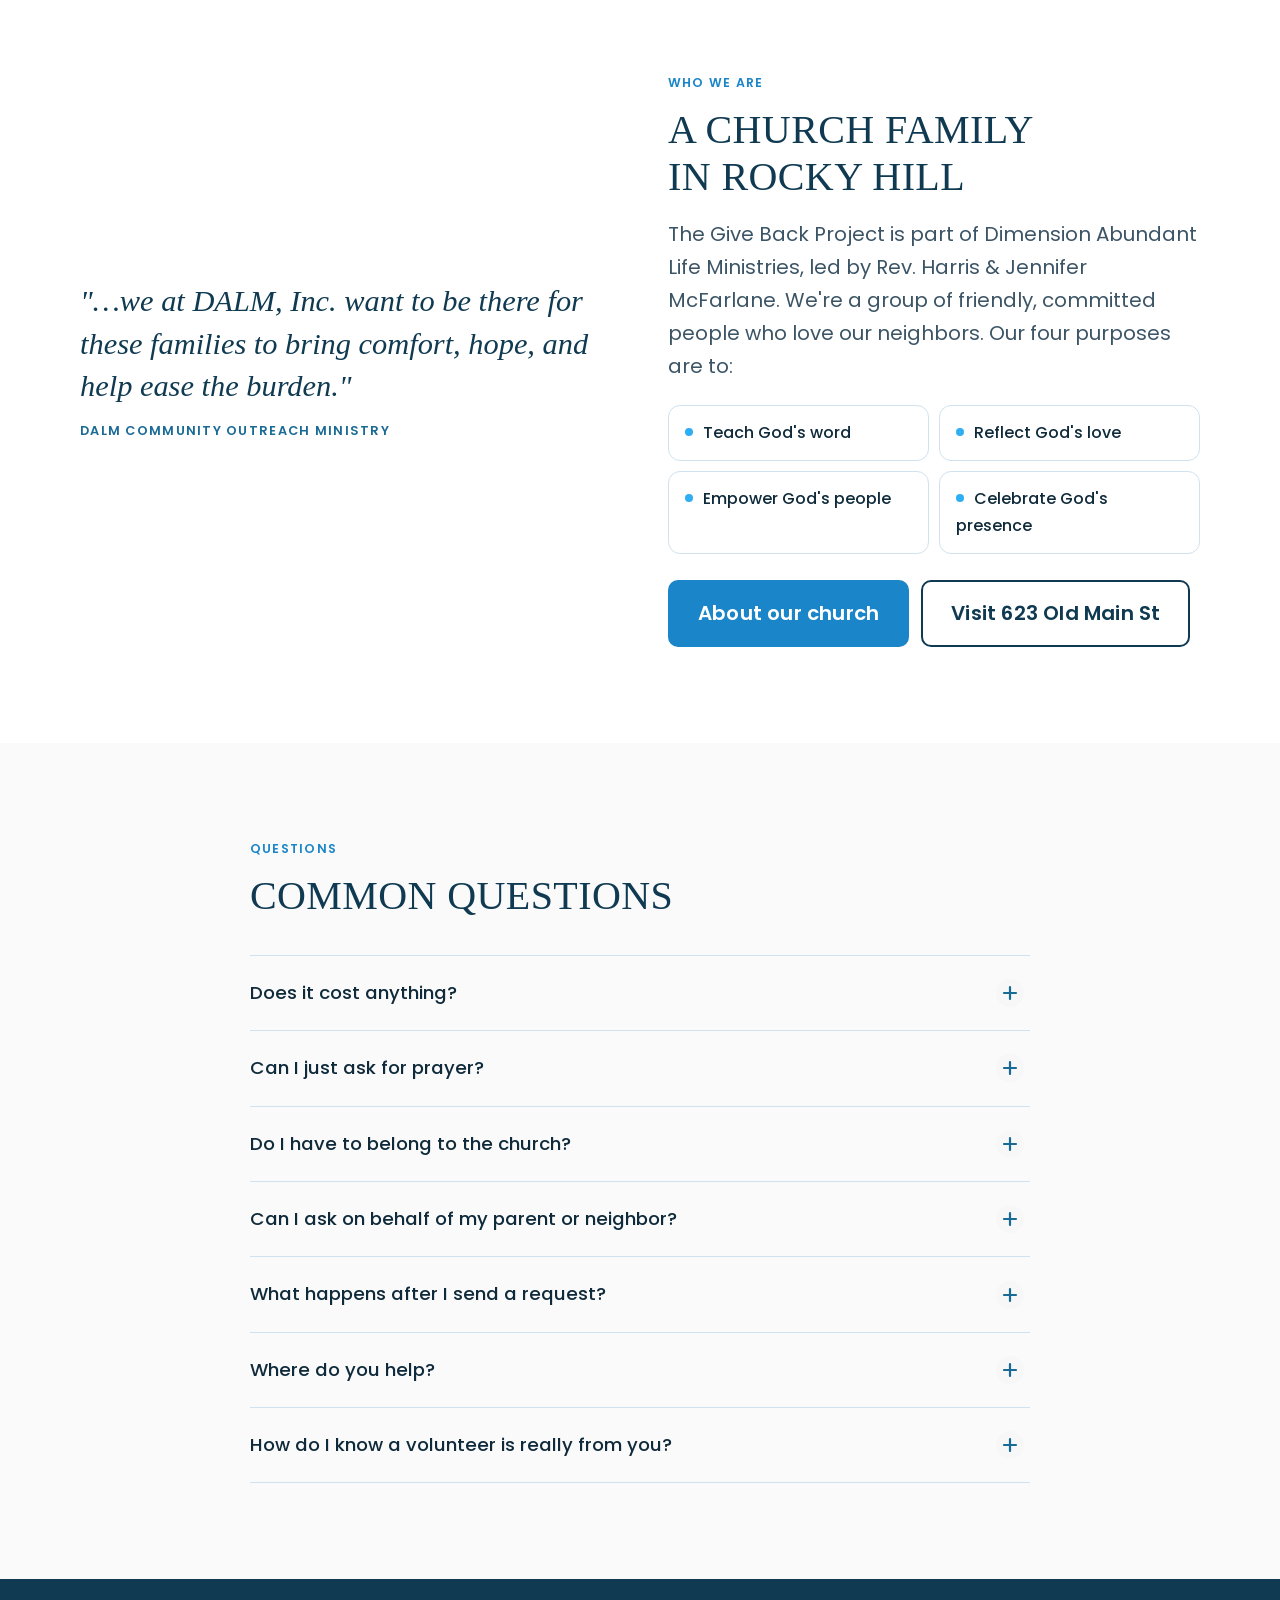
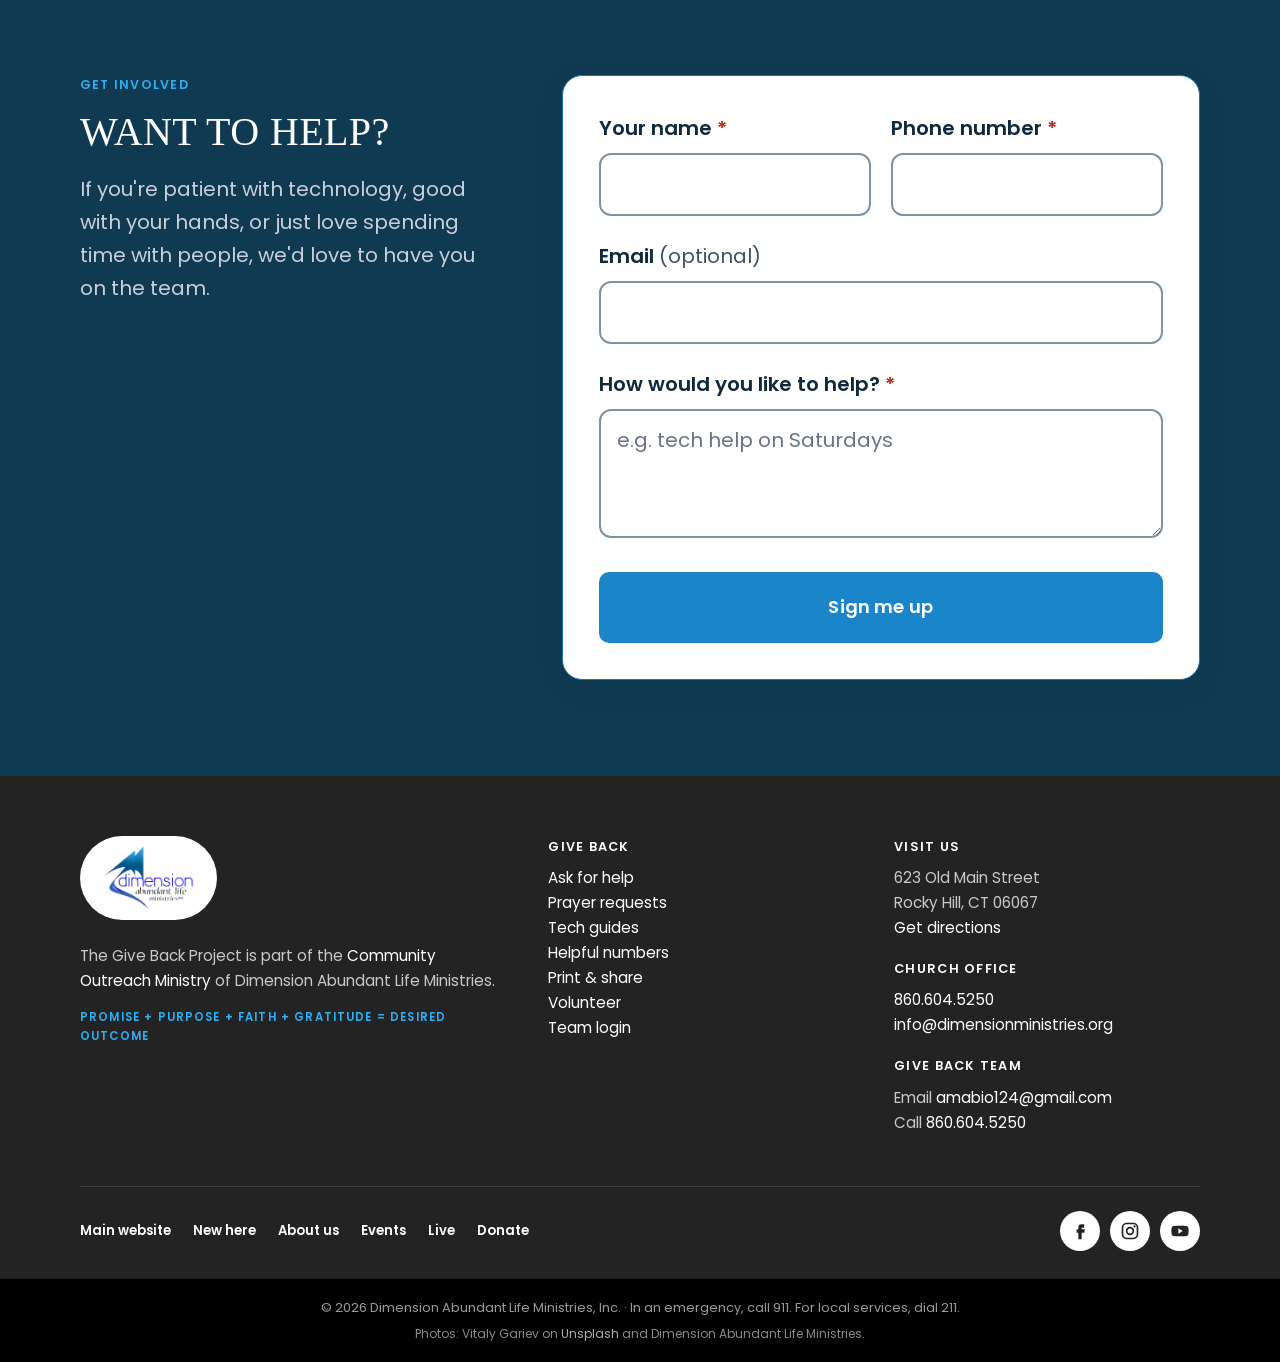
==== commit 4e24198d: "Add Spanish, Portuguese, Polish, and Chinese, confirmation emails, and polish - Language picker on e" ====
--- a/index.html
+++ b/index.html
@@ -16,7 +16,7 @@
   <link href="https://fonts.googleapis.com/css2?family=Poppins:wght@400;500;600;700&family=Tinos:ital,wght@0,400;0,700;1,400&family=Anton&display=swap" rel="stylesheet">
   <link rel="stylesheet" href="styles.css">
 </head>
-<body>
+<body data-translated>
   <a class="skip" href="#main">Skip to content</a>
 
   <header class="site-header">
@@ -65,9 +65,10 @@
           <a class="btn" href="#pray">Send a prayer request</a>
         </div>
       </div>
-    </section>
-
-    <section class="welcome">
+      <a class="scroll-cue" href="#welcome" aria-label="Scroll down"><svg viewBox="0 0 24 24"><path d="M6 9l6 6 6-6"/></svg></a>
+    </section>
+
+    <section class="welcome" id="welcome">
       <div class="wrap narrow">
         <div class="ruled">
           <h2 class="big-blue">We're here to help!</h2>
@@ -84,7 +85,7 @@
     </section>
 
     <section class="tiles-section" aria-label="Quick links">
-      <div class="wrap tiles">
+      <div class="wrap photo-tiles">
         <a class="tile-card t-big" href="#ask" style="--photo:url('assets/photos/hero.jpg')"><span>Ask for Help</span></a>
         <a class="tile-card" href="#pray" style="--photo:url('assets/photos/prayer.jpg')"><span>Need Prayer?</span></a>
         <a class="tile-card" href="resources.html" style="--photo:url('assets/photos/telephone.jpg')"><span>Helpful Numbers</span></a>
@@ -313,9 +314,9 @@
               <div class="field">
                 <label for="contact">Best way to reach you</label>
                 <select id="contact" name="contact">
-                  <option>Phone call</option>
-                  <option>Text message</option>
-                  <option>Email</option>
+                  <option value="Phone call">Phone call</option>
+                  <option value="Text message">Text message</option>
+                  <option value="Email">Email</option>
                 </select>
               </div>
               <div class="field">
@@ -328,6 +329,7 @@
               <label for="honey-1">Leave this blank</label>
               <input id="honey-1" name="_honey" type="text" tabindex="-1" autocomplete="off">
             </div>
+            <input type="hidden" name="language" value="English">
 
             <button class="btn btn-big" type="submit">Send my request</button>
             <p class="status" role="status" aria-live="polite"></p>
@@ -386,6 +388,7 @@
               <label for="honey-3">Leave this blank</label>
               <input id="honey-3" name="_honey" type="text" tabindex="-1" autocomplete="off">
             </div>
+            <input type="hidden" name="language" value="English">
             <button class="btn btn-big" type="submit">Send my prayer request</button>
             <p class="status" role="status" aria-live="polite"></p>
           </form>
@@ -507,6 +510,7 @@
               <label for="honey-2">Leave this blank</label>
               <input id="honey-2" name="_honey" type="text" tabindex="-1" autocomplete="off">
             </div>
+            <input type="hidden" name="language" value="English">
             <button class="btn btn-big" type="submit">Sign me up</button>
             <p class="status" role="status" aria-live="polite"></p>
           </form>
@@ -565,6 +569,8 @@
     </div>
   </footer>
 
+  <script src="i18n/strings.js"></script>
+  <script src="i18n/i18n.js"></script>
   <script src="script.js"></script>
 </body>
 </html>
--- a/styles.css
+++ b/styles.css
@@ -595,7 +595,7 @@
 .flyer-logo.small { height: 70px; }
 
 nav a { white-space: nowrap; }
-@media (max-width: 1180px) {
+@media (max-width: 1600px) {
   .menu-btn { display: inline-block; }
   nav {
     display: none; position: absolute; top: 100%; left: 0; right: 0; flex-direction: column; gap: 0;
@@ -694,7 +694,7 @@
 
 /* Photo tiles, like their ministries grid */
 .tiles-section { background: #fafafa; padding: 0 0 90px; }
-.tiles { display: grid; grid-template-columns: 2fr 1fr 1fr; grid-auto-rows: 230px; gap: 14px; }
+.photo-tiles { display: grid; grid-template-columns: 2fr 1fr 1fr; grid-auto-rows: 230px; gap: 14px; }
 .tile-card {
   position: relative; isolation: isolate; overflow: hidden; display: grid; place-items: center; text-align: center;
   border-radius: 14px; text-decoration: none; color: #fff; background: var(--night);
@@ -730,13 +730,13 @@
 .site-footer .credit { font-size: 0.75rem; color: #8a8a8a; margin-top: 6px; }
 .site-footer .credit a { color: #b0b0b0; }
 
-@media (max-width: 1180px) {
+@media (max-width: 1600px) {
   nav { background: var(--night); }
   nav a { color: #fff; border-top-color: rgba(255, 255, 255, 0.12); }
   nav .nav-ask { color: var(--amber); }
 }
 @media (max-width: 900px) {
-  .tiles { grid-template-columns: 1fr 1fr; grid-auto-rows: 180px; }
+  .photo-tiles { grid-template-columns: 1fr 1fr; grid-auto-rows: 180px; }
   .t-big { grid-column: span 2; grid-row: span 1; }
   .pray { grid-template-columns: 1fr; }
   .pray-photo { min-height: 260px; }
@@ -747,7 +747,7 @@
   .brand img { height: 52px; padding: 6px 12px; }
   body.solid-header main { padding-top: 76px; }
   .welcome .promises { grid-template-columns: 1fr; }
-  .tiles { grid-template-columns: 1fr; grid-auto-rows: 150px; }
+  .photo-tiles { grid-template-columns: 1fr; grid-auto-rows: 150px; }
   .t-big { grid-column: auto; }
   .hero.hero-photo { padding-top: 110px; }
   .btn-outline-light { width: 100%; text-align: center; }
@@ -760,3 +760,63 @@
 .t-plain { grid-column: 1 / -1; }
 @media (max-width: 1440px) { .header-tools .btn-small { display: none; } }
 @media (max-width: 900px) { .t-plain { grid-column: 1 / -1; } }
+
+/* ---------- Language picker ---------- */
+.lang-pick { position: relative; display: inline-flex; align-items: center; gap: 6px; border: 1px solid rgba(255, 255, 255, 0.4); border-radius: 999px; padding: 0 6px 0 12px; color: #fff; }
+.lang-pick svg { width: 18px; height: 18px; fill: none; stroke: currentColor; stroke-width: 1.8; flex: none; }
+.lang-pick select {
+  min-height: 40px; width: auto; border: 0; background: transparent url("data:image/svg+xml,%3Csvg xmlns='http://www.w3.org/2000/svg' viewBox='0 0 24 24'%3E%3Cpath d='M6 9l6 6 6-6' fill='none' stroke='%23ffffff' stroke-width='2.4' stroke-linecap='round'/%3E%3C/svg%3E") right 6px center / 16px no-repeat;
+  color: #fff; font: 600 0.82rem/1 var(--sans); padding: 0 28px 0 0; cursor: pointer;
+}
+.lang-pick select:focus { outline: none; }
+.lang-pick:focus-within { outline: 3px solid var(--amber); outline-offset: 2px; }
+.lang-pick option { color: var(--ink); }
+.lang-note { background: #fff6dd; border-bottom: 1px solid #f0dca0; font-size: 1rem; }
+.lang-note p { margin: 0; padding: 14px 0; }
+body.solid-header .lang-note { margin-top: 0; }
+.page-hero + .lang-note, .lang-note:first-child { position: relative; z-index: 2; }
+html[data-lang="zh"] body { font-family: var(--sans), "PingFang SC", "Microsoft YaHei", "Noto Sans SC", sans-serif; }
+html[data-lang="zh"] h2, html[data-lang="zh"] .hero-script { font-family: "Songti SC", "SimSun", "Noto Serif SC", var(--heading-serif); }
+
+/* ---------- Polish ---------- */
+@keyframes slow-zoom { from { transform: scale(1); } to { transform: scale(1.08); } }
+.hero.hero-photo::before { animation: slow-zoom 22s ease-out both; }
+.scroll-cue {
+  position: absolute; left: 50%; bottom: 26px; transform: translateX(-50%); width: 46px; height: 46px; border-radius: 50%;
+  border: 2px solid rgba(255, 255, 255, 0.6); display: grid; place-items: center; color: #fff;
+}
+.scroll-cue svg { width: 20px; height: 20px; fill: none; stroke: currentColor; stroke-width: 2.4; stroke-linecap: round; stroke-linejoin: round; animation: nudge 1.8s ease-in-out infinite; }
+@keyframes nudge { 0%, 100% { transform: translateY(-2px); } 50% { transform: translateY(4px); } }
+
+.reveal { opacity: 0; transform: translateY(22px); transition: opacity 0.7s ease, transform 0.7s ease; }
+.reveal.in { opacity: 1; transform: none; }
+
+.to-top {
+  position: fixed; right: 18px; bottom: 18px; z-index: 20; width: 52px; height: 52px; border-radius: 50%; border: 0; cursor: pointer;
+  background: var(--night); color: #fff; box-shadow: 0 8px 22px rgba(0, 0, 0, 0.25); display: grid; place-items: center;
+  opacity: 0; pointer-events: none; transition: opacity 0.2s ease, transform 0.2s ease; transform: translateY(8px);
+}
+.to-top.show { opacity: 1; pointer-events: auto; transform: none; }
+.to-top:hover { background: var(--button); }
+.to-top svg { width: 22px; height: 22px; fill: none; stroke: currentColor; stroke-width: 2.4; stroke-linecap: round; stroke-linejoin: round; }
+
+.cards article, .res, .extra, .guide, .sheet-pick article { transition: transform 0.2s ease, box-shadow 0.2s ease; }
+.cards article:hover, .res:hover { transform: translateY(-3px); box-shadow: 0 14px 34px rgba(15, 58, 81, 0.12); }
+::selection { background: #b7e3fb; color: var(--night); }
+
+@media (max-width: 700px) {
+  .lang-pick { padding-left: 8px; }
+  .lang-pick select { font-size: 0.78rem; padding-right: 22px; }
+  .textsize button { width: 30px; height: 30px; }
+}
+@media (max-width: 420px) {
+  .textsize { display: none; }
+}
+@media (prefers-reduced-motion: reduce) {
+  .hero.hero-photo::before, .scroll-cue svg { animation: none; }
+  .reveal { opacity: 1; transform: none; transition: none; }
+}
+@media print { .to-top, .lang-pick, .lang-note, .scroll-cue { display: none !important; } }
+.site-header .wrap { width: min(1500px, 100% - 48px); }
+@media (max-width: 1600px) { .header-tools .btn-small { display: inline-block; } }
+@media (max-width: 760px) { .header-tools .btn-small { display: none; } }
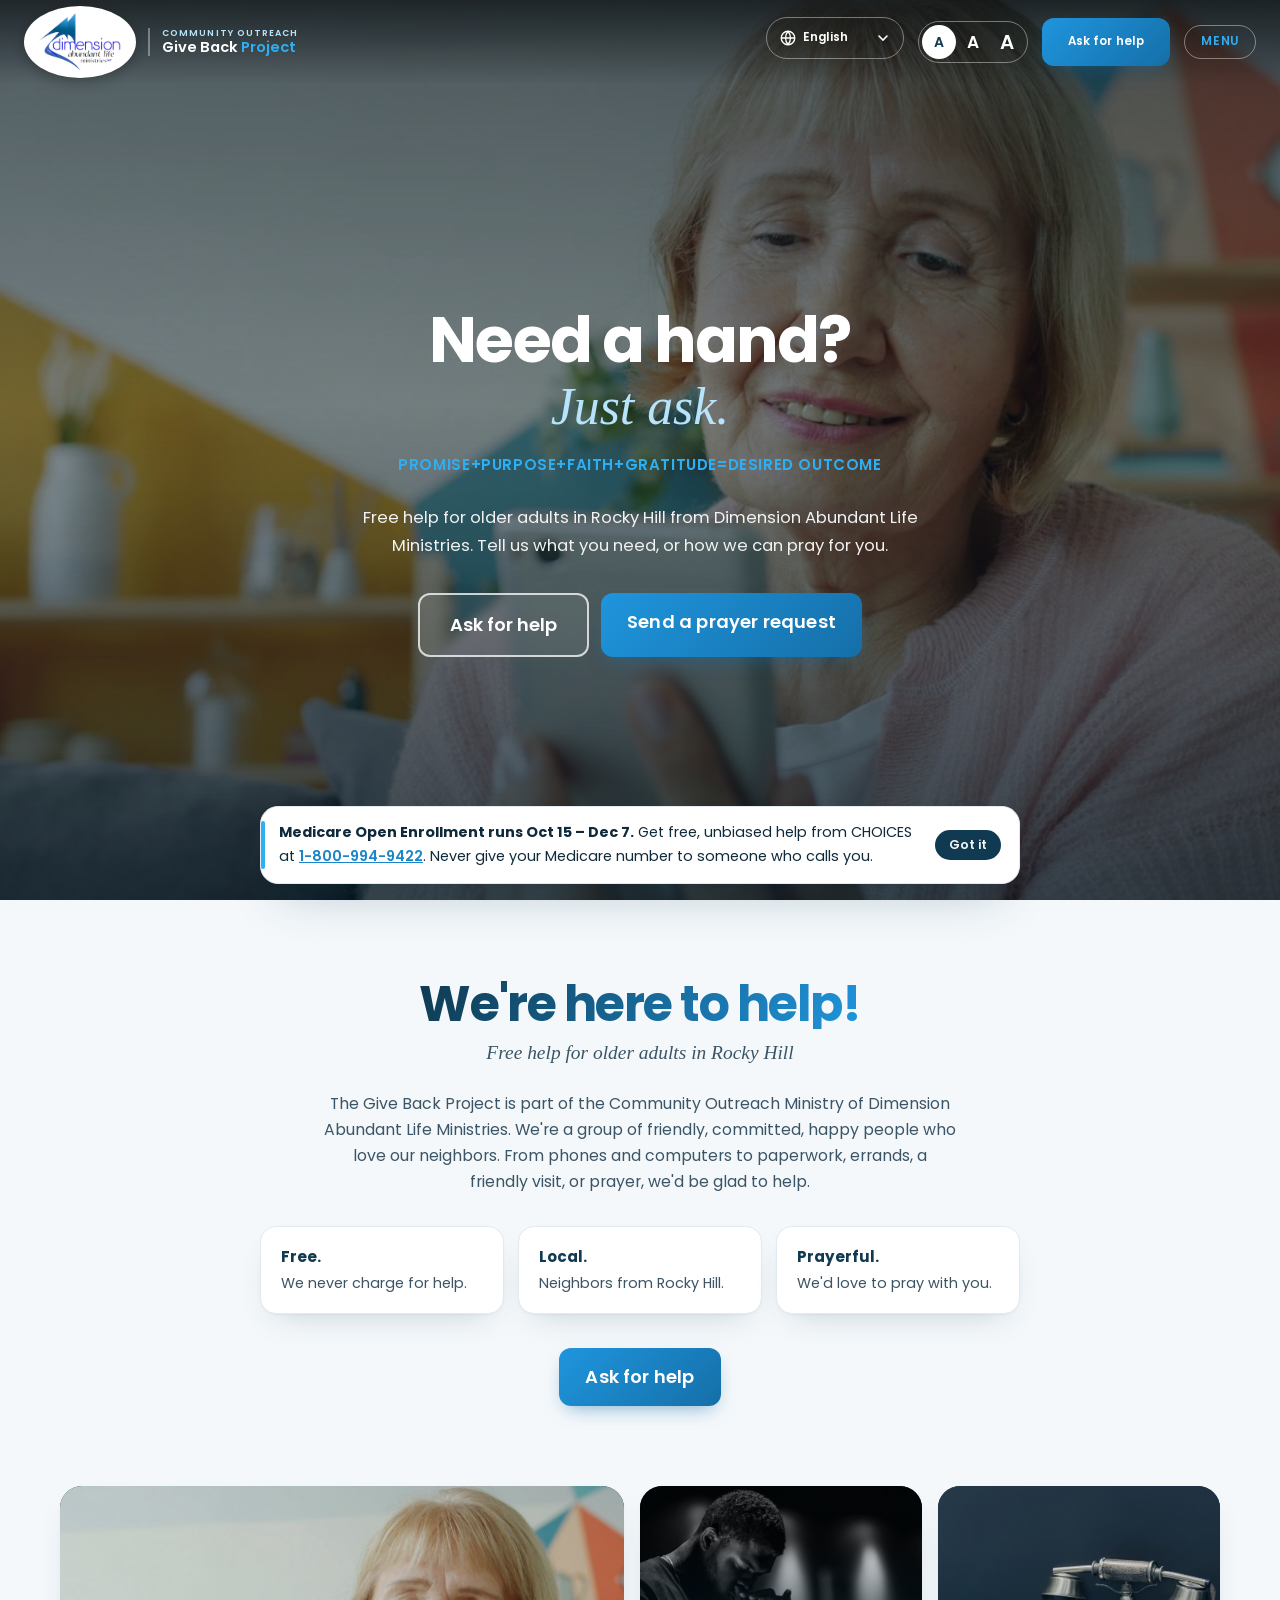
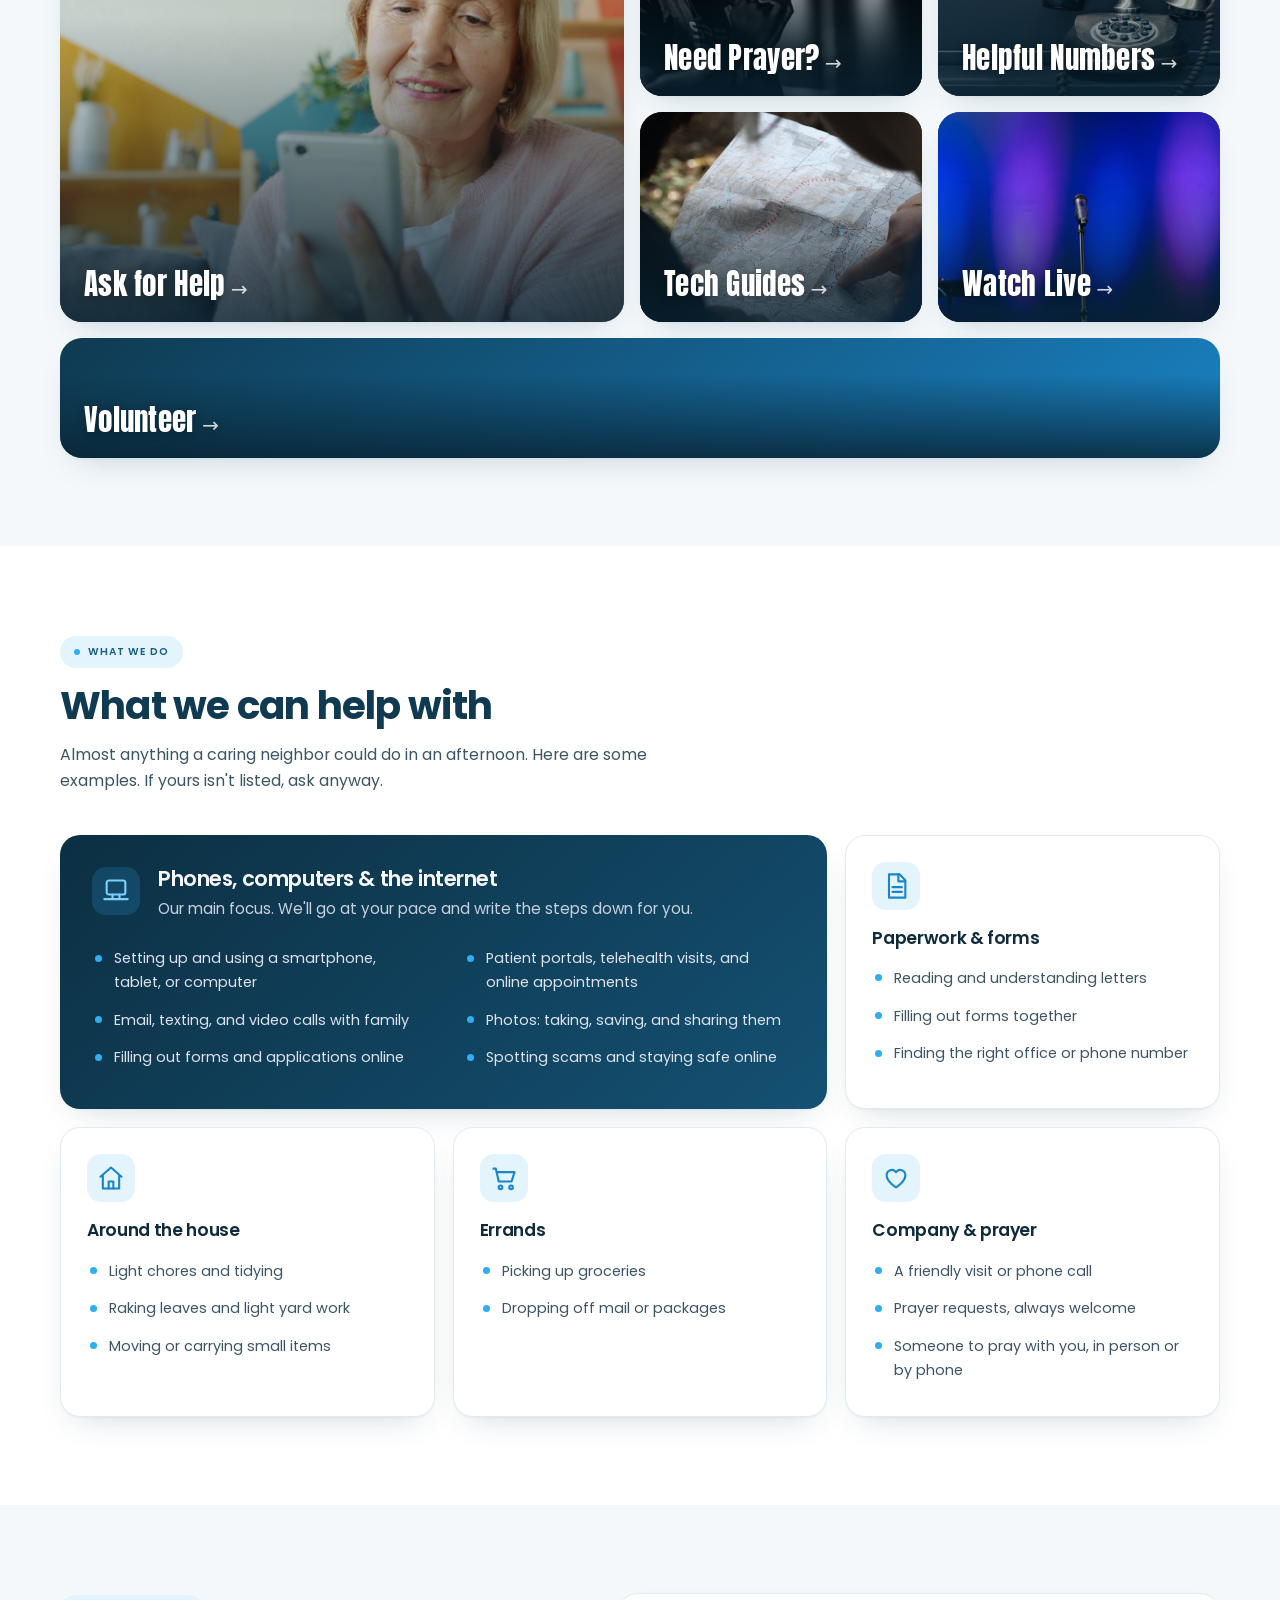
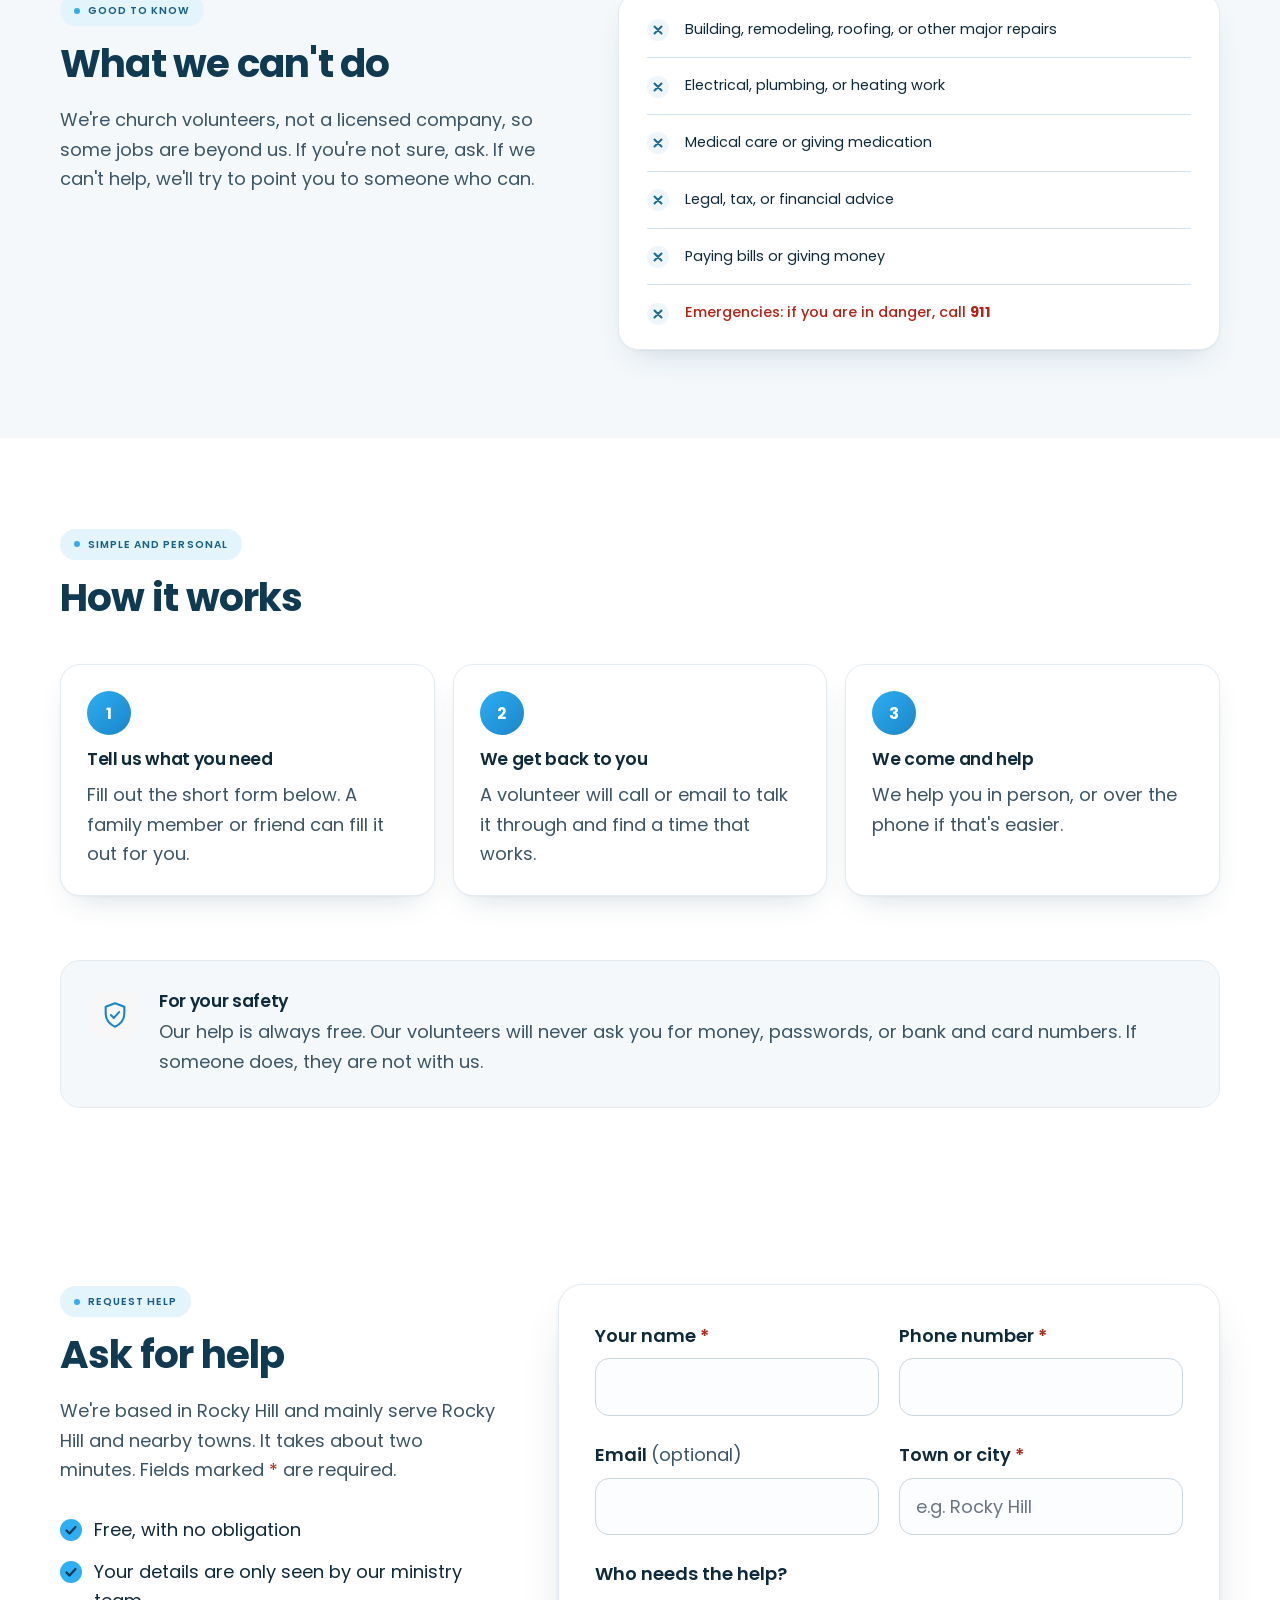
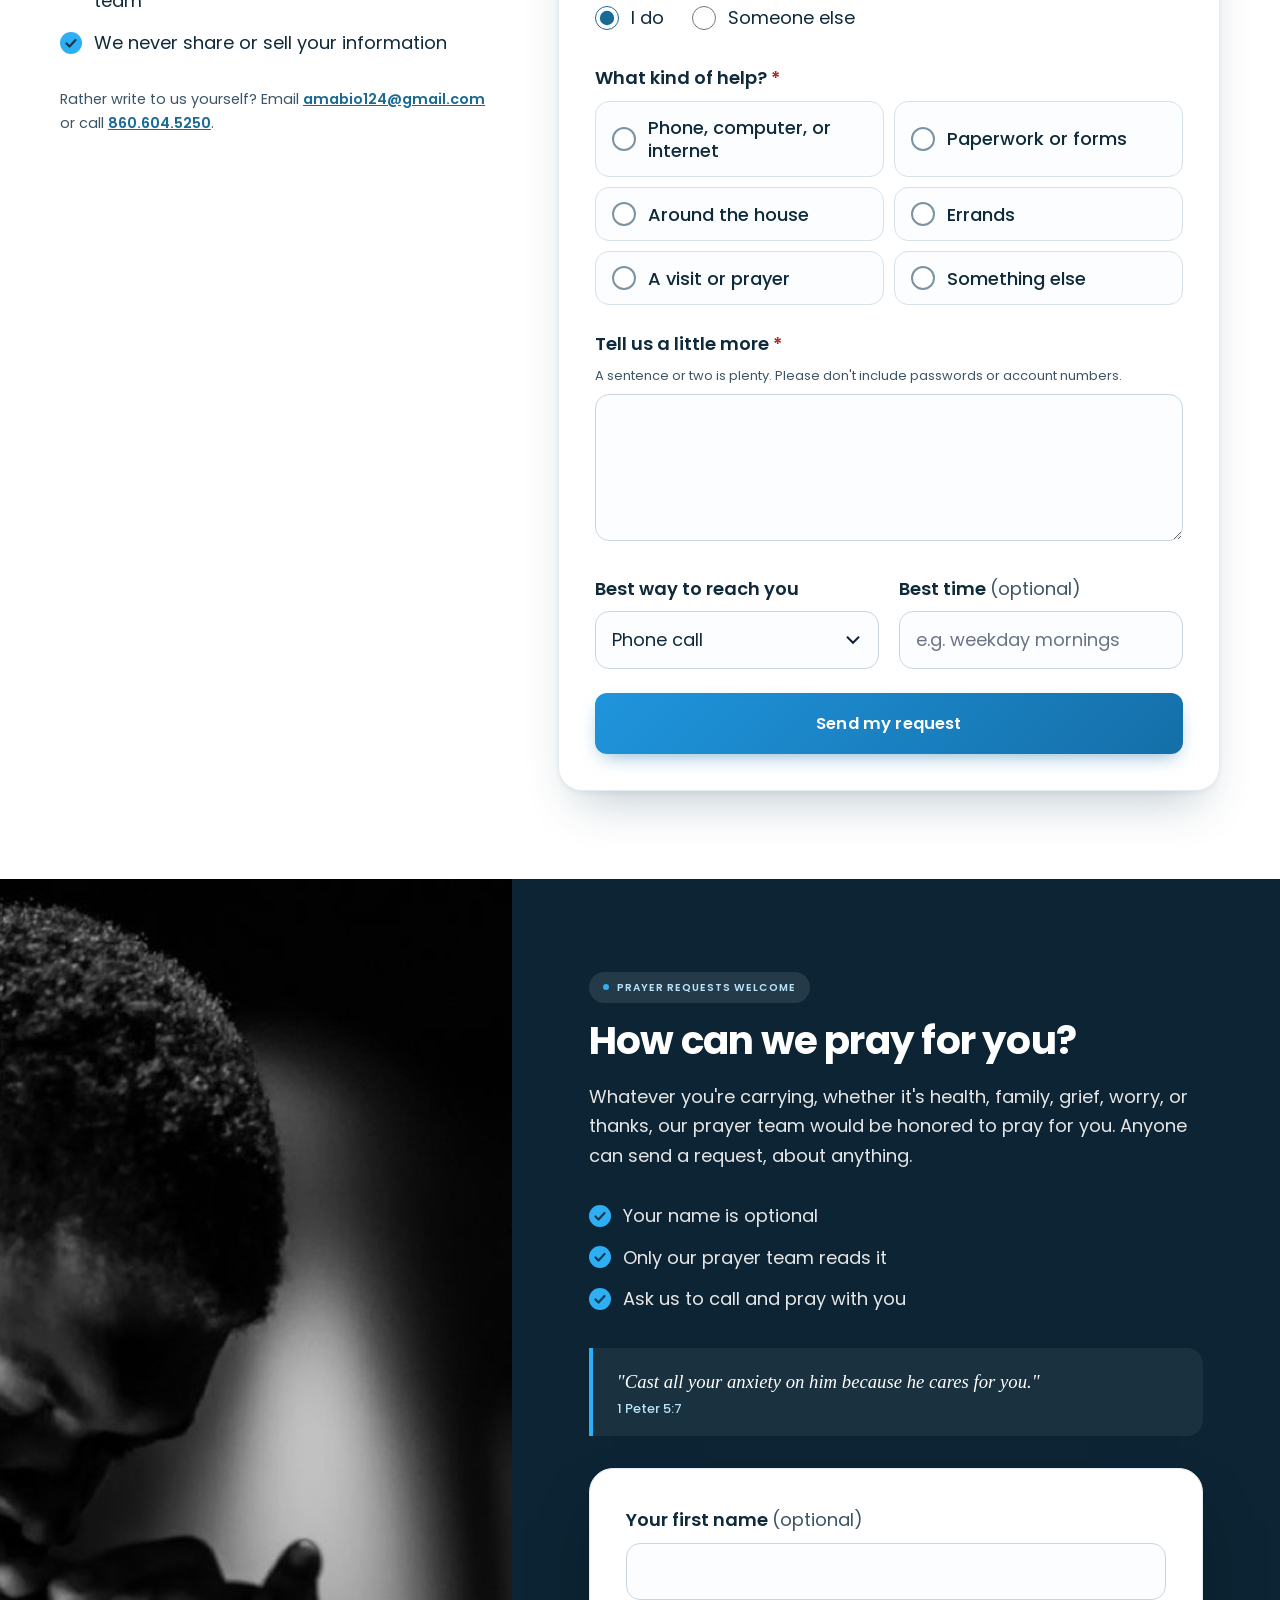
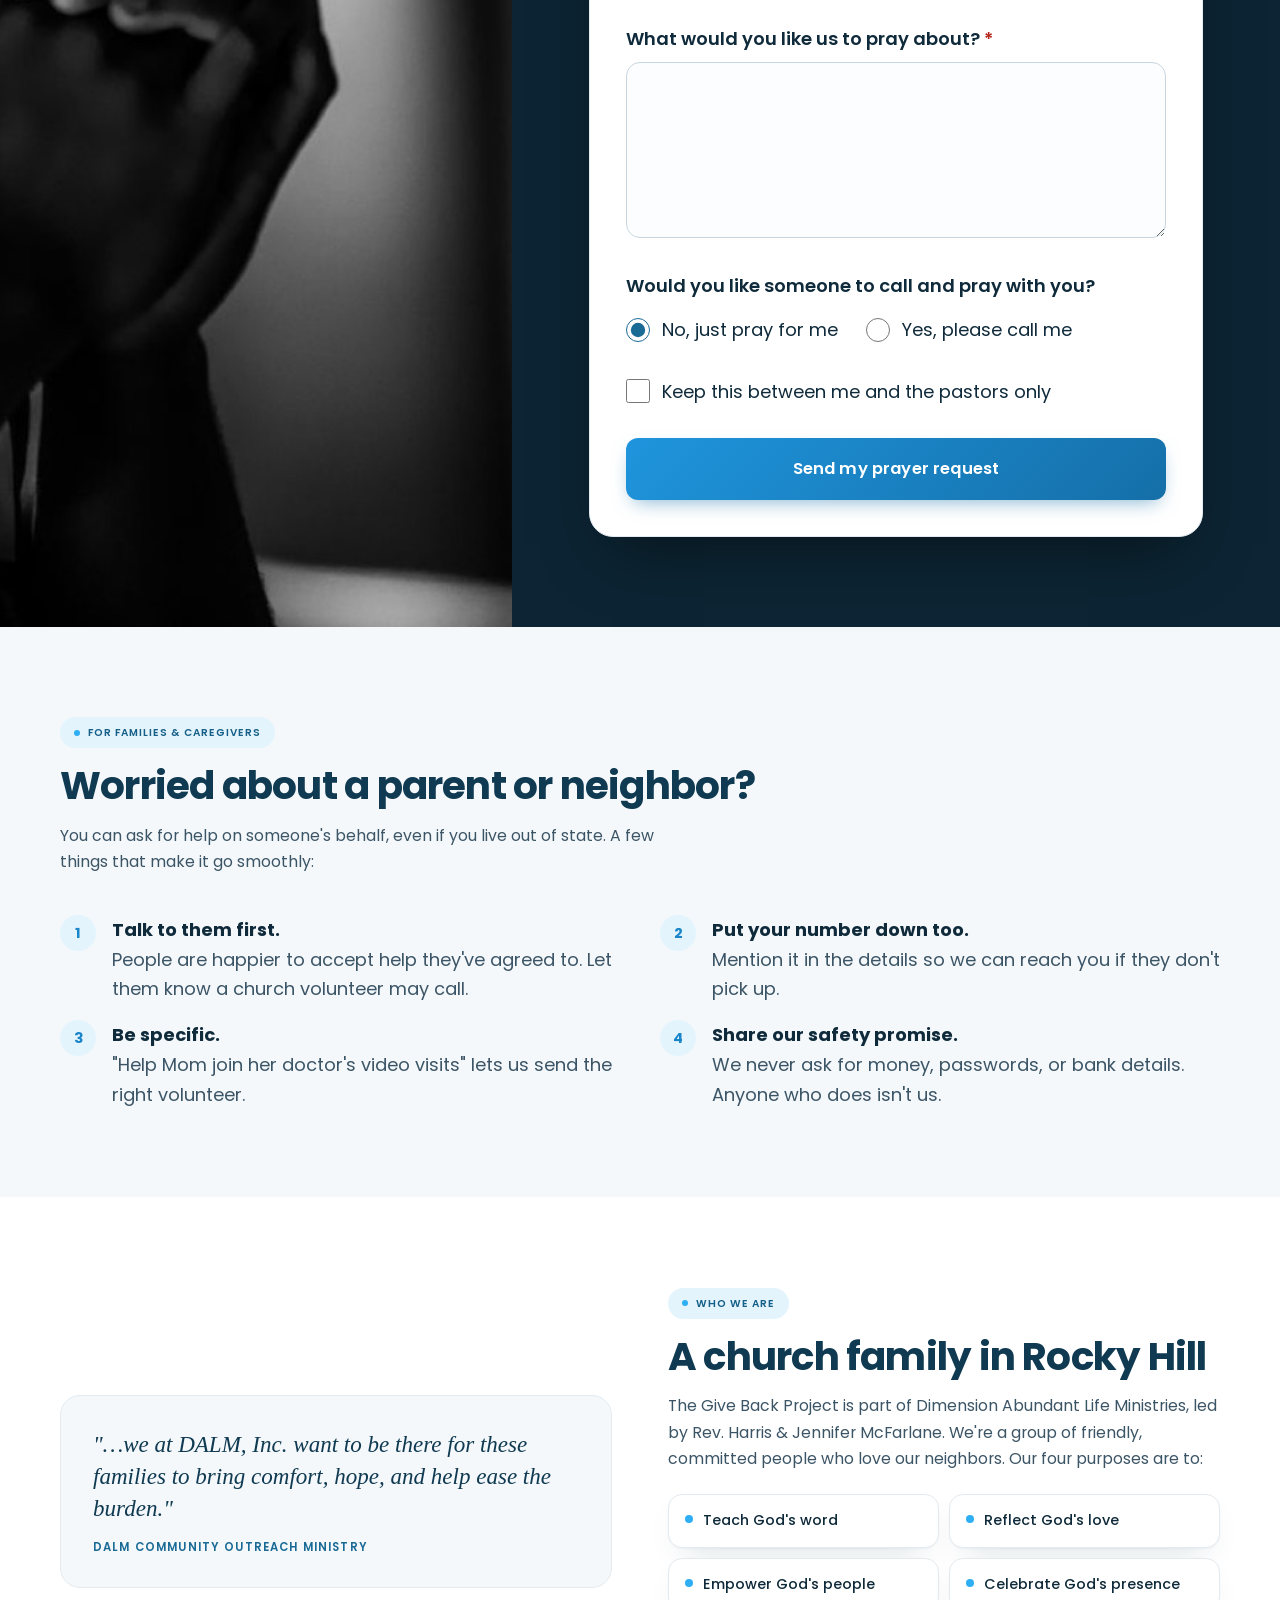
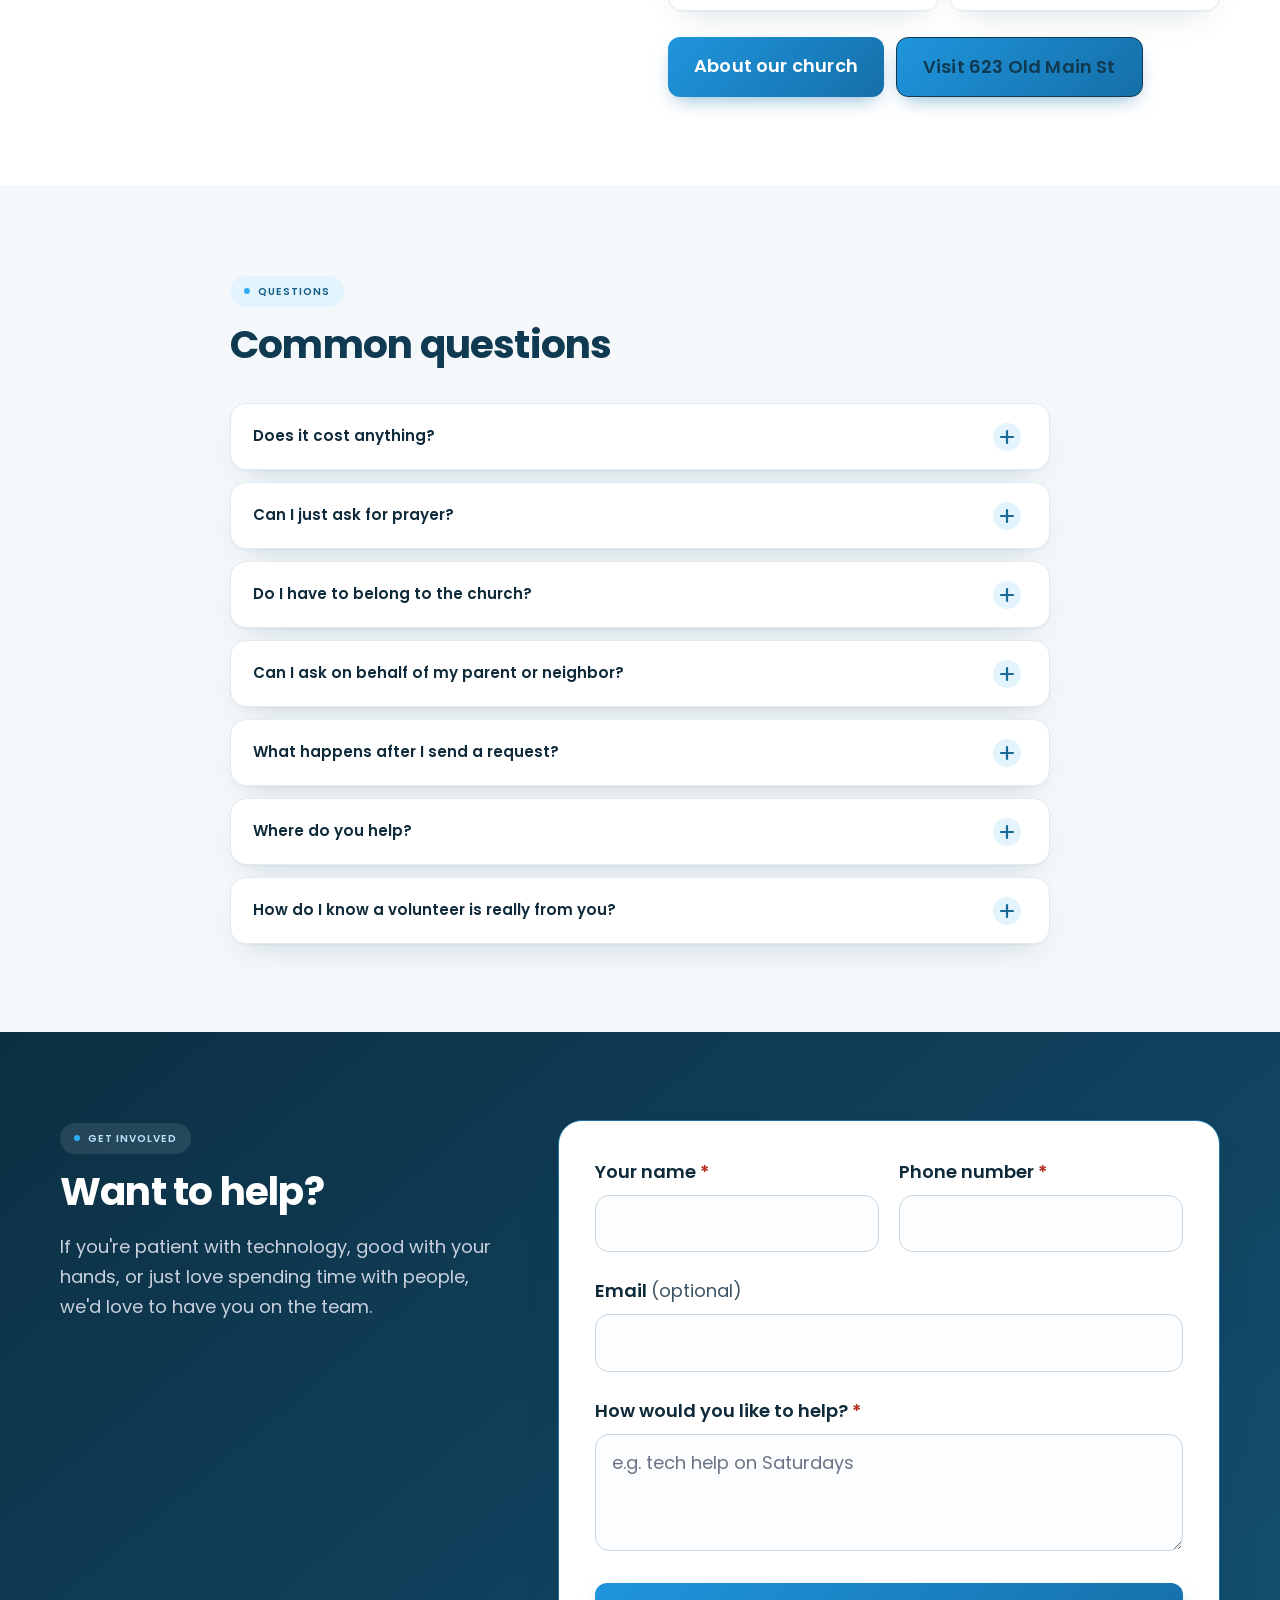
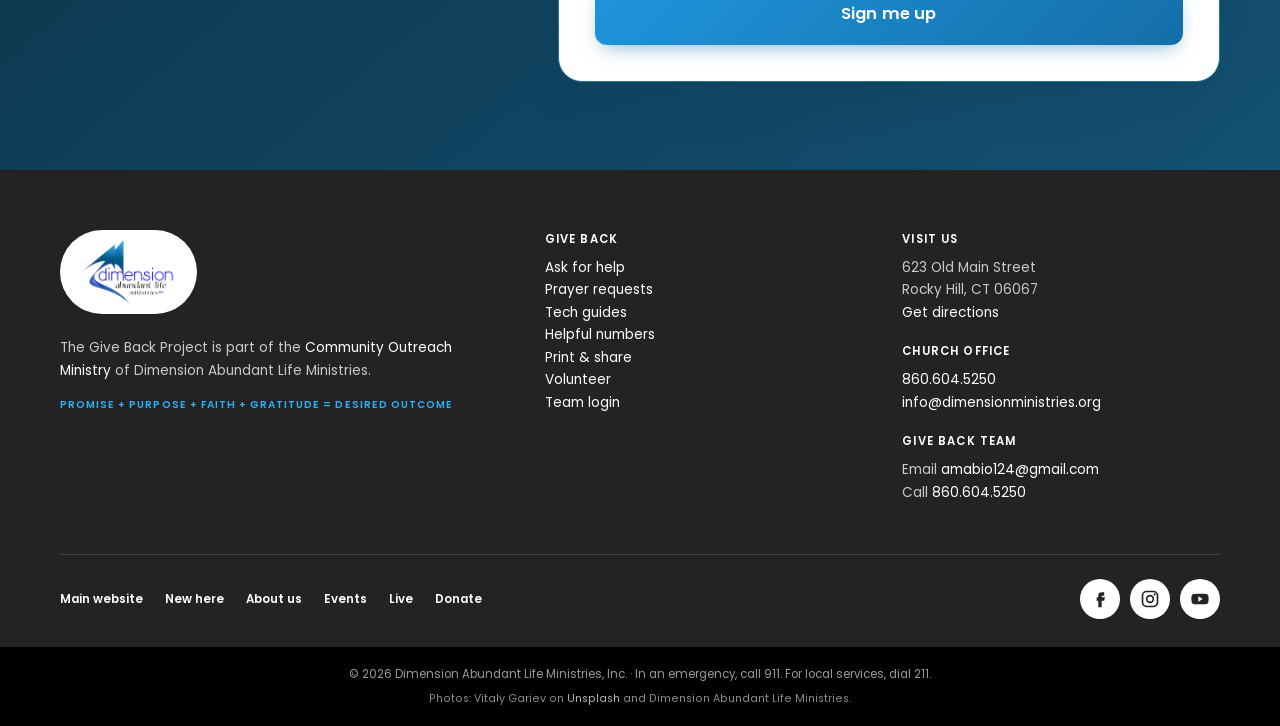
==== commit d51b2b65: "Modern refresh: calmer scale, cleaner headings, bento cards, frosted header - 18px body text, tighte" ====
--- a/index.html
+++ b/index.html
@@ -158,33 +158,6 @@
       </div>
     </section>
 
-    <section id="extras" class="band">
-      <div class="wrap">
-        <p class="kicker">Help yourself, anytime</p>
-        <h2>Free guides and handy numbers</h2>
-        <p class="section-lede">Not ready to ask yet? These are free for anyone to use, print, or share.</p>
-        <div class="extras">
-          <a class="extra" href="guides.html">
-            <span class="icon" aria-hidden="true"><svg viewBox="0 0 24 24"><rect x="6" y="2" width="12" height="20" rx="2.5"/><path d="M11 18h2"/></svg></span>
-            <h3>Step-by-step tech guides</h3>
-            <p>Bigger text, video calls, sending photos, Wi-Fi, passwords, telehealth, and a scam checker. Each guide can be read aloud or printed.</p>
-            <span class="go">Open the guides →</span>
-          </a>
-          <a class="extra" href="resources.html">
-            <span class="icon" aria-hidden="true"><svg viewBox="0 0 24 24"><path d="M5 3h4l2 5-2.5 1.5a11 11 0 0 0 6 6L16 13l5 2v4a2 2 0 0 1-2 2A16 16 0 0 1 3 5a2 2 0 0 1 2-2"/></svg></span>
-            <h3>Helpful Rocky Hill &amp; CT numbers</h3>
-            <p>The Rocky Hill Senior Center, town Human Services, the library, plus who to call about scams, Medicare, and heating help.</p>
-            <span class="go">See the numbers →</span>
-          </a>
-          <a class="extra" href="print.html">
-            <span class="icon" aria-hidden="true"><svg viewBox="0 0 24 24"><path d="M6 9V3h12v6"/><rect x="3" y="9" width="18" height="8" rx="2"/><path d="M6 14h12v7H6z"/></svg></span>
-            <h3>Print &amp; share</h3>
-            <p>A flyer for your church or building, a paper request form for people who aren't online, and a wallet card of important numbers.</p>
-            <span class="go">Print something →</span>
-          </a>
-        </div>
-      </div>
-    </section>
 
     <section id="events" hidden>
       <div class="wrap narrow">
--- a/styles.css
+++ b/styles.css
@@ -820,3 +820,169 @@
 .site-header .wrap { width: min(1500px, 100% - 48px); }
 @media (max-width: 1600px) { .header-tools .btn-small { display: inline-block; } }
 @media (max-width: 760px) { .header-tools .btn-small { display: none; } }
+
+/* =====================================================================
+   Modern refresh: calmer scale, sentence-case headings, label pills,
+   bento card grid, frosted header, softer cards and inputs
+   ===================================================================== */
+
+:root {
+  --radius: 20px;
+  --surface: #ffffff;
+  --surface-2: #f4f8fb;
+  --border: #e3ebf1;
+  --shadow: 0 1px 2px rgba(15, 58, 81, 0.04), 0 14px 34px -16px rgba(15, 58, 81, 0.22);
+  --shadow-lg: 0 2px 4px rgba(15, 58, 81, 0.05), 0 26px 50px -20px rgba(15, 58, 81, 0.3);
+}
+
+/* Scale: 18px body text (the A A A buttons still make it bigger) */
+html { font-size: 90%; }
+html[data-size="2"] { font-size: 101.25%; }
+html[data-size="3"] { font-size: 112.5%; }
+body { background: var(--surface); line-height: 1.65; }
+.wrap { width: min(1160px, 100% - 48px); }
+.wrap.narrow { width: min(820px, 100% - 48px); }
+section { padding: 88px 0; }
+
+/* Headings */
+h1, h2, h3 { letter-spacing: -0.02em; }
+h2 { font-family: var(--sans); font-weight: 700; text-transform: none; font-size: clamp(1.9rem, 3.4vw, 2.7rem); line-height: 1.15; color: var(--night); }
+h3 { font-size: 1.2rem; font-weight: 600; }
+.section-lede { font-size: 1.1rem; max-width: 40em; margin: 14px 0 40px; }
+.kicker {
+  display: inline-flex; align-items: center; gap: 8px; margin-bottom: 16px; padding: 7px 14px; border-radius: 999px;
+  background: #e3f4fd; color: #155f88; font-size: 0.72rem; font-weight: 600; letter-spacing: 0.1em;
+}
+.kicker::before { content: ""; width: 6px; height: 6px; border-radius: 50%; background: var(--amber); }
+.pray .kicker, .volunteer .kicker { background: rgba(255, 255, 255, 0.1); color: #b7e3fb; }
+
+/* Section backgrounds alternate cleanly */
+#can, #how, #ask, #about { background: var(--surface); }
+.welcome, .tiles-section, #cannot, #families, #faq { background: var(--surface-2); }
+.band { background: var(--surface-2); }
+.outreach { background: var(--surface); }
+
+/* Header: frosted glass once you scroll */
+.site-header.scrolled, body.solid-header .site-header {
+  background: rgba(12, 46, 64, 0.78);
+  backdrop-filter: blur(16px) saturate(150%); -webkit-backdrop-filter: blur(16px) saturate(150%);
+  box-shadow: 0 1px 0 rgba(255, 255, 255, 0.06), 0 10px 30px -12px rgba(0, 0, 0, 0.35);
+}
+.header-row { min-height: 84px; }
+.brand img { height: 58px; padding: 7px 14px; }
+body.solid-header main { padding-top: 84px; }
+
+/* Buttons */
+.btn { border-radius: 12px; padding: 14px 26px; background: linear-gradient(135deg, #1f95dd, #156fa8); border: 0; box-shadow: 0 8px 20px -8px rgba(21, 111, 168, 0.6); }
+.btn:hover { background: linear-gradient(135deg, #1a85c8, #105c8c); transform: translateY(-2px); }
+.btn-big { padding: 17px 26px; }
+.btn-outline-light { border-radius: 12px; backdrop-filter: blur(6px); background: rgba(255, 255, 255, 0.08); }
+.btn-outline { border: 1.5px solid var(--night); }
+
+/* Hero */
+.hero-center { max-width: 860px; margin-inline: auto; }
+.hero-center h1 { font-weight: 700; letter-spacing: -0.03em; }
+.hero-center .lede { font-size: 1.15rem; max-width: 34em; }
+.hero.hero-photo::after { background: linear-gradient(180deg, rgba(5, 22, 33, 0.65) 0%, rgba(5, 22, 33, 0.45) 45%, rgba(5, 22, 33, 0.75) 100%); }
+
+/* Welcome */
+.welcome { padding: 80px 0 40px; }
+.ruled { border: 0; padding: 0; margin-bottom: 22px; }
+.big-blue { font-family: var(--sans); font-weight: 700; font-size: clamp(2.2rem, 5vw, 3.4rem); letter-spacing: -0.03em; text-transform: none; background: linear-gradient(120deg, #0f3a51, #1f95dd); -webkit-background-clip: text; background-clip: text; color: transparent; }
+.sub-serif { font-family: var(--script); font-style: italic; text-transform: none; font-size: 1.35rem; color: var(--ink-soft); margin-top: 8px; }
+.welcome-text { font-weight: 400; font-size: 1.1rem; color: var(--ink-soft); }
+.welcome .promises { gap: 14px; max-width: 760px; margin-inline: auto; }
+.welcome .promises li { border: 1px solid var(--border); border-radius: 16px; box-shadow: var(--shadow); text-align: left; padding: 18px 20px; }
+.welcome .promises strong { font-family: var(--sans); text-transform: none; font-size: 1.05rem; font-weight: 700; color: var(--night); }
+
+/* Photo tiles */
+.tiles-section { padding: 40px 0 88px; }
+.photo-tiles { grid-auto-rows: 210px; gap: 16px; }
+.tile-card { border-radius: 22px; box-shadow: var(--shadow); align-items: end; justify-items: start; text-align: left; padding: 22px 24px; }
+.tile-card::after { background: linear-gradient(180deg, rgba(15, 58, 81, 0.05) 30%, rgba(8, 34, 49, 0.82) 100%); }
+.tile-card:hover::after { background: linear-gradient(180deg, rgba(26, 133, 200, 0.2) 20%, rgba(8, 34, 49, 0.85) 100%); }
+.tile-card span { font-size: clamp(1.5rem, 2.4vw, 2rem); padding: 0; letter-spacing: 0.01em; }
+.tile-card span::after { content: " →"; font-family: var(--sans); font-size: 0.7em; opacity: 0.8; }
+.t-plain { grid-auto-rows: auto; }
+
+/* What we can help with: bento grid */
+.cards { grid-template-columns: repeat(3, 1fr); gap: 18px; }
+.cards article { border: 1px solid var(--border); border-radius: var(--radius); box-shadow: var(--shadow); padding: 26px; }
+.cards .card-feature { grid-column: span 2; background: linear-gradient(140deg, #0c2f42, #145173); border: 0; padding: 32px; }
+.cards .card-feature ul { columns: 2; }
+.card-head h3 { font-size: 1.45rem; }
+.cards li { padding: 7px 0 7px 22px; border-top: 0; font-size: 1rem; }
+.cards li::before { width: 7px; height: 7px; top: 1em; }
+.icon { width: 48px; height: 48px; border-radius: 14px; background: #e3f4fd; color: #1a85c8; }
+.icon-light { background: rgba(46, 174, 243, 0.18); color: #7fd0fa; }
+
+/* What we can't do + how it works */
+.limits { border: 1px solid var(--border); border-radius: var(--radius); box-shadow: var(--shadow); }
+.limits li { font-size: 1rem; }
+.steps { gap: 18px; }
+.steps li { background: var(--surface); border: 1px solid var(--border); border-radius: var(--radius); padding: 26px; box-shadow: var(--shadow); }
+.steps li:not(:last-child)::after { display: none; }
+.step-num { width: 44px; height: 44px; font: 700 1.1rem/1 var(--sans); background: linear-gradient(135deg, #2eaef3, #1a85c8); color: #fff; margin-bottom: 14px; }
+.safety { border-radius: var(--radius); border: 1px solid var(--border); background: var(--surface); box-shadow: var(--shadow); }
+#how .safety { background: var(--surface-2); box-shadow: none; }
+
+/* Forms */
+.form, .thanks { border: 1px solid var(--border); border-radius: 24px; box-shadow: var(--shadow-lg); }
+input[type="text"], input[type="tel"], input[type="email"], input[type="password"], input[type="search"], input:not([type]), select, textarea {
+  border: 1.5px solid #c9d6df; border-radius: 14px; background-color: #fbfdfe; min-height: 54px;
+  transition: border-color 0.15s ease, box-shadow 0.15s ease;
+}
+input:focus, select:focus, textarea:focus { outline: none; border-color: #1a85c8; box-shadow: 0 0 0 4px rgba(46, 174, 243, 0.22); }
+.tile span { border: 1.5px solid #d6e1e8; border-radius: 14px; background: #fbfdfe; }
+.tile input:checked + span { border-color: #1a85c8; background: #e9f6fe; box-shadow: 0 0 0 3px rgba(46, 174, 243, 0.18); }
+.tile input:checked + span::before { border-color: #1a85c8; }
+.ask-intro h2 { margin-bottom: 4px; }
+.ask-points li::before { background-color: #2eaef3; }
+
+/* Prayer */
+.pray { background: #0c2433; }
+.pray .form { box-shadow: 0 30px 60px -24px rgba(0, 0, 0, 0.5); }
+.pray .verse { border-left-color: var(--amber); border-radius: 0 16px 16px 0; }
+
+/* Families, about, FAQ */
+.tips li::before { background: #e3f4fd; color: #1a85c8; font-family: var(--sans); }
+.outreach blockquote { padding: 32px; border-radius: var(--radius); background: var(--surface-2); border: 1px solid var(--border); font-size: clamp(1.3rem, 2.2vw, 1.6rem); }
+.purposes li { border: 1px solid var(--border); border-radius: 14px; box-shadow: var(--shadow); }
+.faq { border-top: 0; display: grid; gap: 12px; }
+.faq details { background: var(--surface); border: 1px solid var(--border); border-radius: 16px; padding: 0 22px; box-shadow: var(--shadow); }
+.faq summary { font-family: var(--sans); font-weight: 600; font-size: 1.05rem; padding: 20px 44px 20px 0; }
+.faq summary::after { background-color: #e3f4fd; }
+.faq details[open] { border-color: #b7e3fb; }
+
+/* Volunteer */
+.volunteer { background: linear-gradient(140deg, #0c2f42, #145173); }
+
+/* Inner pages */
+.page-hero.hero-photo { padding: 150px 0 72px; }
+.page-hero.hero-photo h1 { font-family: var(--sans); font-weight: 700; letter-spacing: -0.03em; font-size: clamp(2.2rem, 5vw, 3.6rem); }
+.res, .guide, .sheet-pick article { border: 1px solid var(--border); border-radius: var(--radius); box-shadow: var(--shadow); }
+.res .call { border-radius: 12px; background: linear-gradient(135deg, #0f3a51, #1a5f85); }
+.res.urgent .call { background: var(--error); }
+.res-group > h2 { font-size: clamp(1.5rem, 2.6vw, 2rem); }
+.toc a:hover { border-left-color: #2eaef3; }
+.device-pick { border-radius: var(--radius); border-color: var(--border); background: var(--surface-2); }
+
+/* Notice and back-to-top */
+.notice { border-left: 0; border-radius: 18px; box-shadow: var(--shadow-lg); border: 1px solid var(--border); }
+.notice::before { content: ""; position: absolute; left: 0; top: 14px; bottom: 14px; width: 4px; border-radius: 4px; background: var(--amber); }
+.to-top { background: linear-gradient(135deg, #1f95dd, #156fa8); }
+
+@media (max-width: 960px) {
+  .cards { grid-template-columns: 1fr 1fr; }
+  .cards .card-feature { grid-column: 1 / -1; }
+}
+@media (max-width: 760px) {
+  section { padding: 64px 0; }
+  .wrap, .wrap.narrow { width: calc(100% - 32px); }
+  .cards { grid-template-columns: 1fr; }
+  .cards .card-feature ul { columns: 1; }
+  .welcome .promises { grid-template-columns: 1fr; }
+  .photo-tiles { grid-auto-rows: 160px; }
+}
+.photo-tiles { grid-template-rows: 210px 210px 120px; }
+@media (max-width: 900px) { .photo-tiles { grid-template-rows: none; } .t-plain { min-height: 110px; } }
